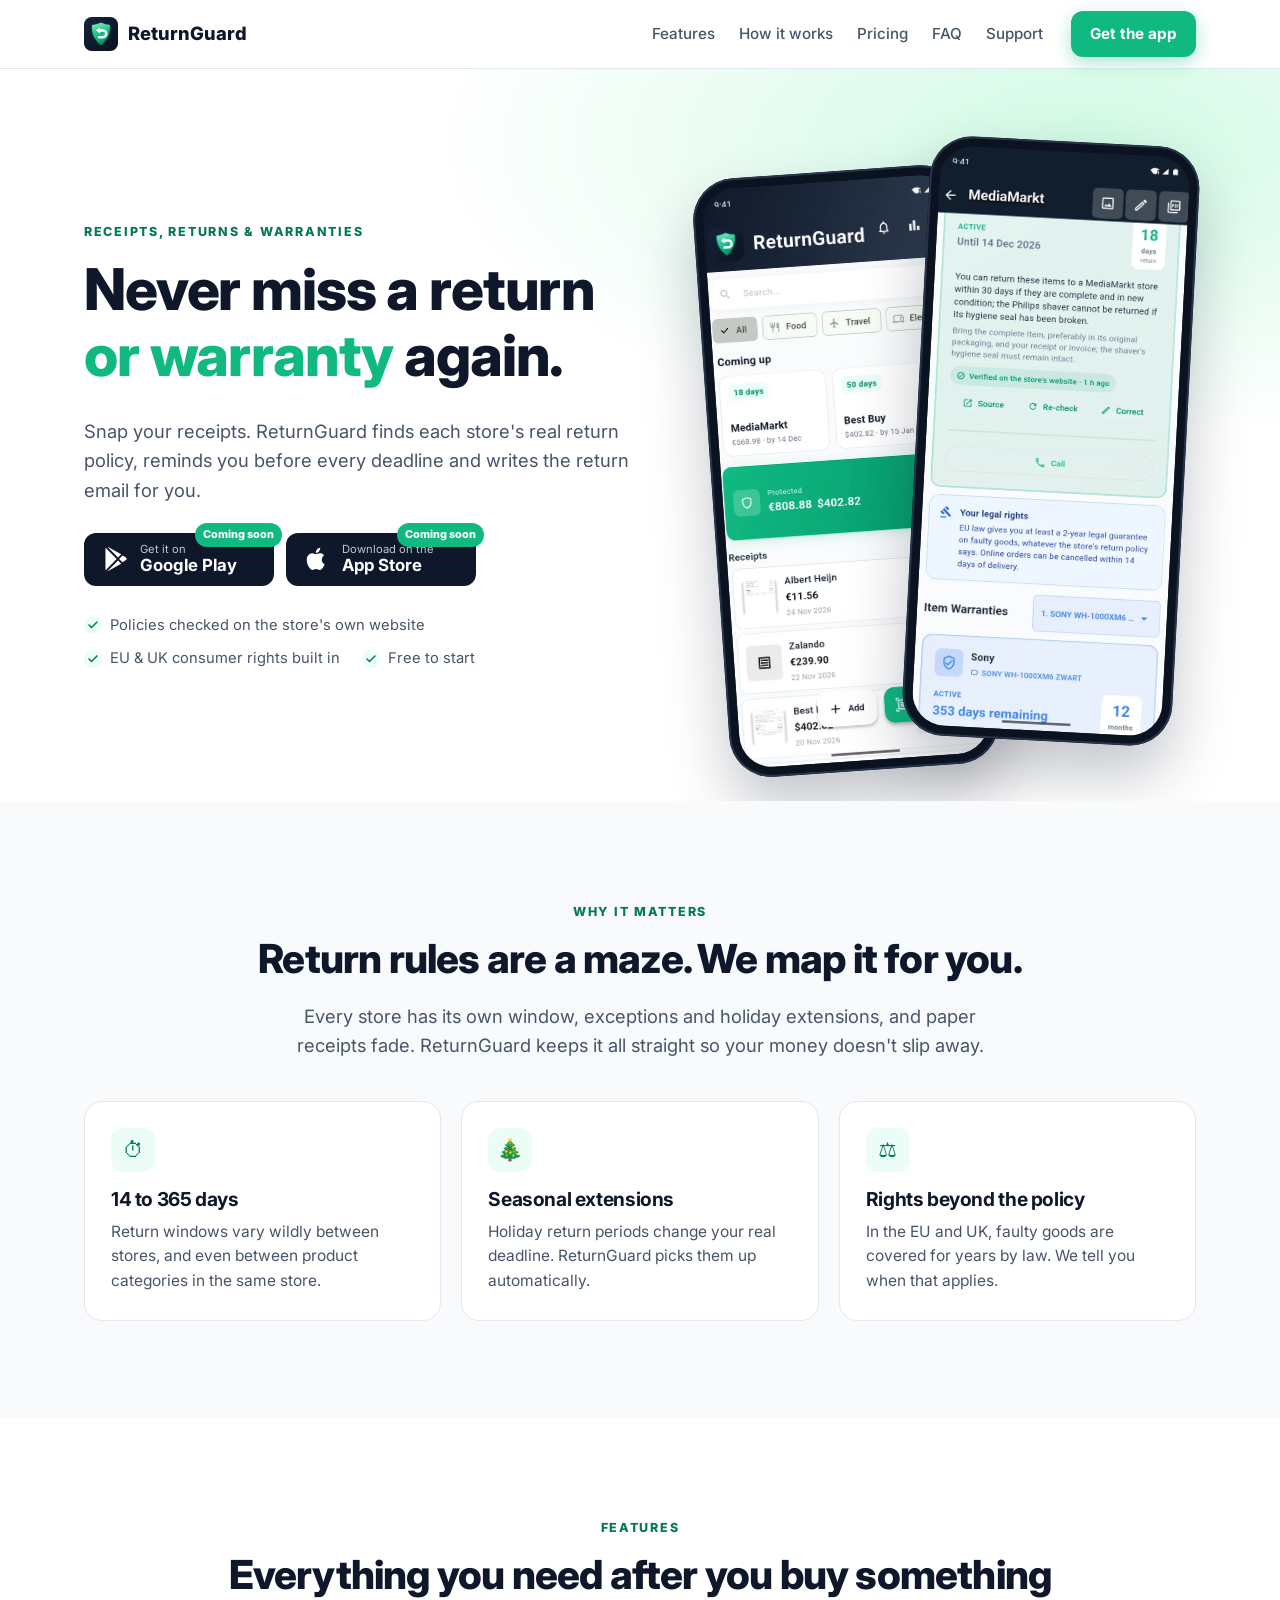
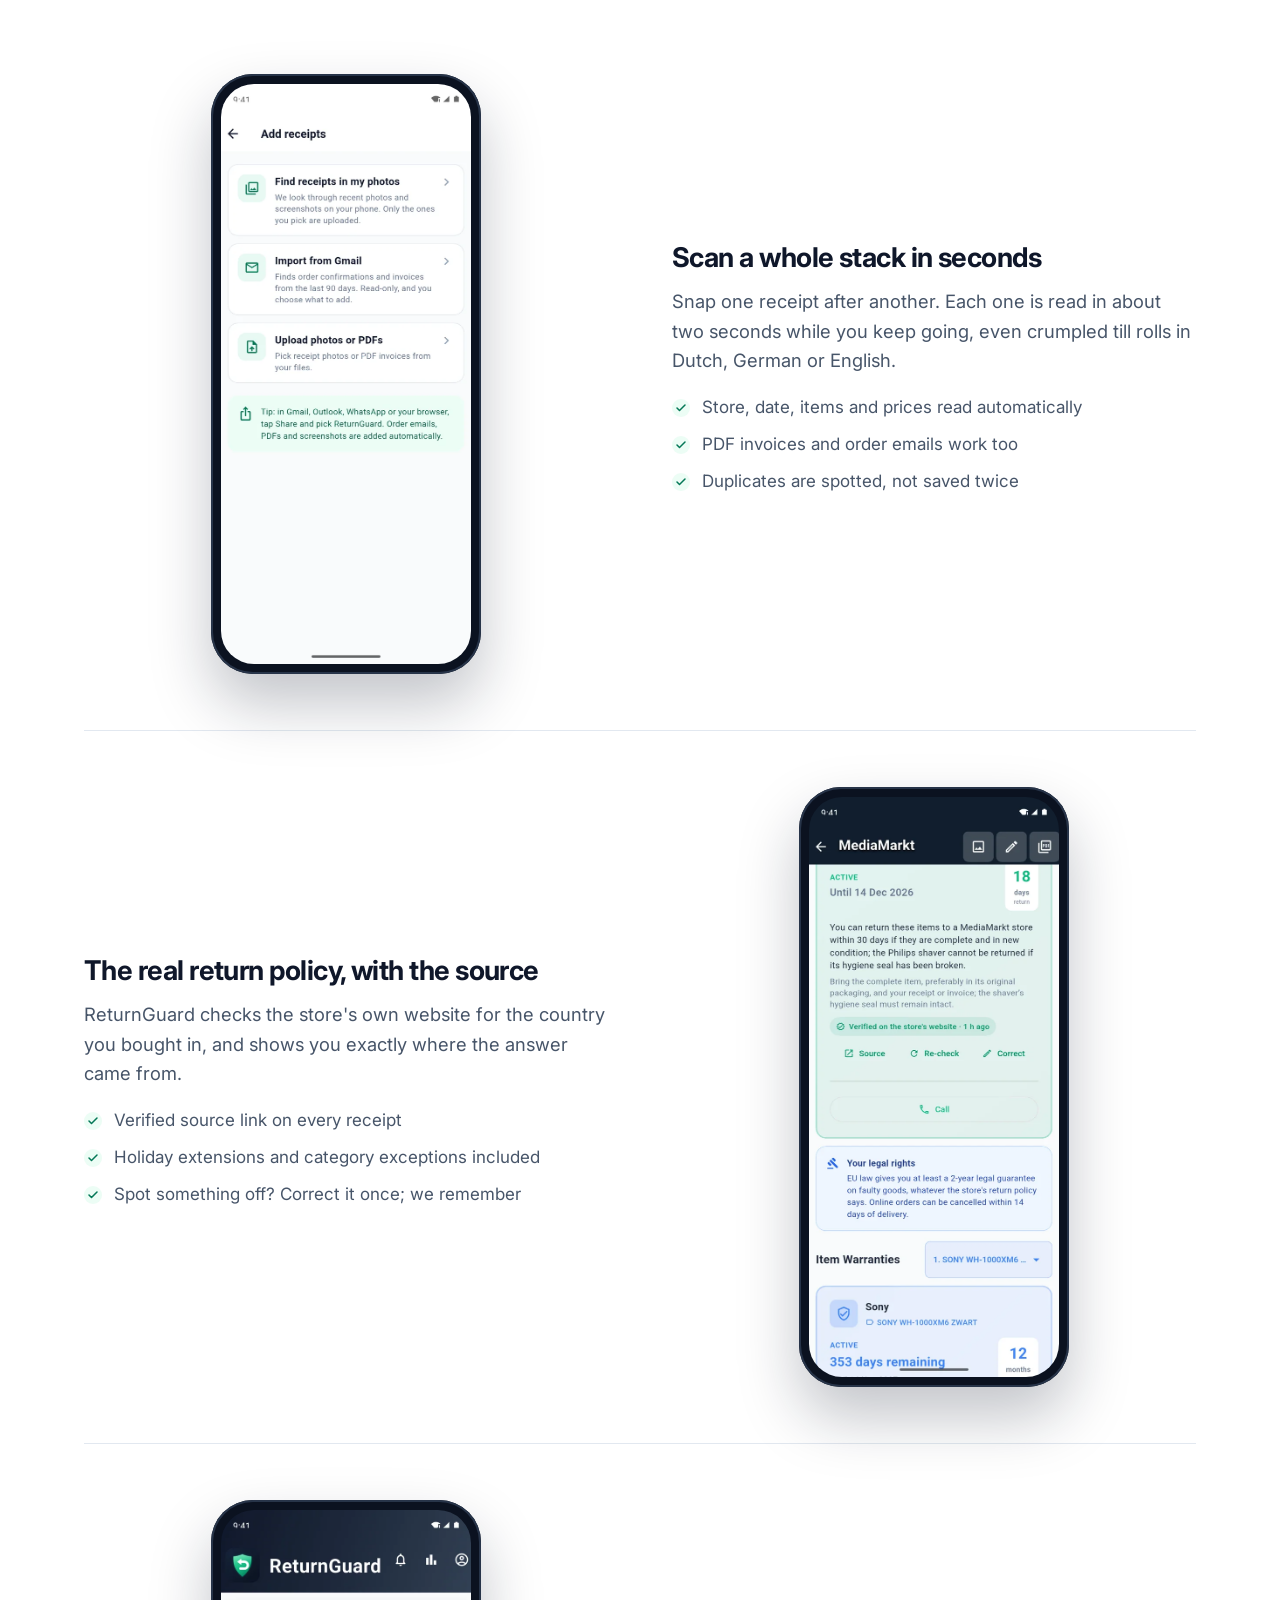
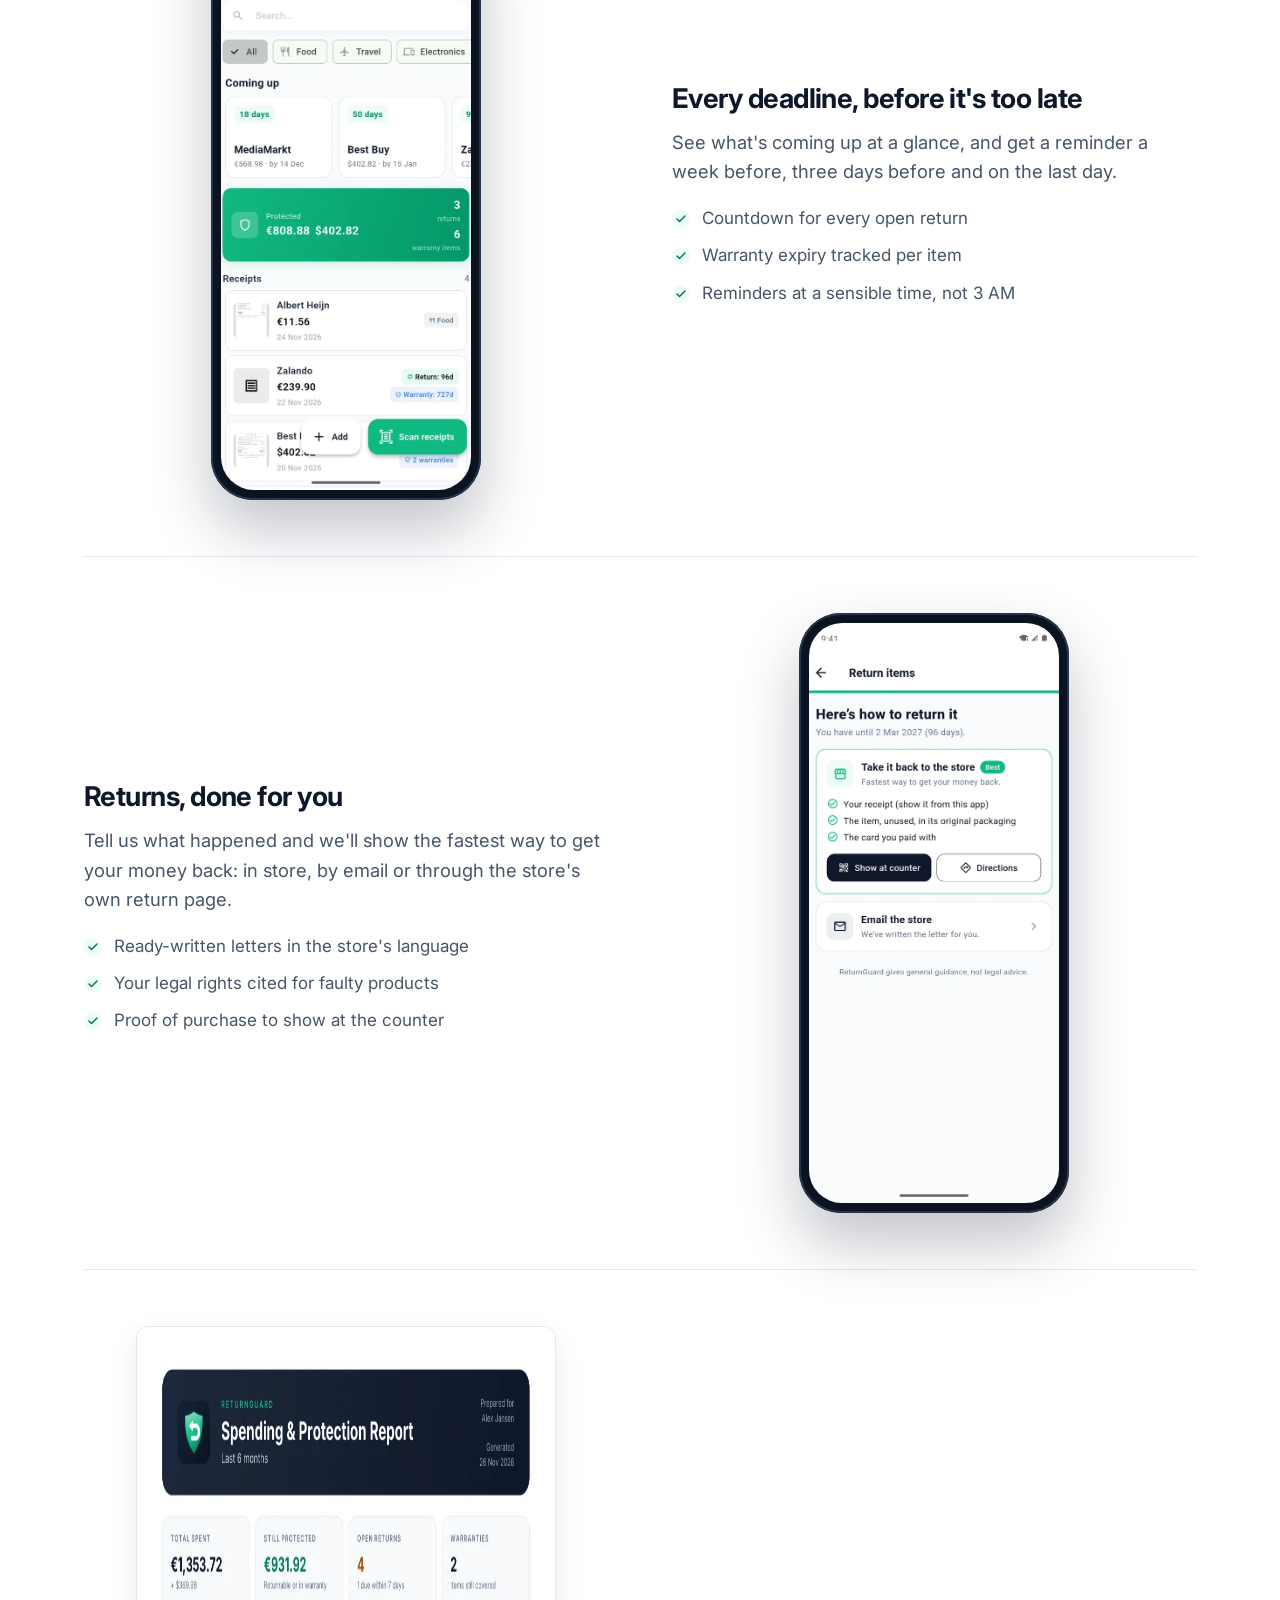
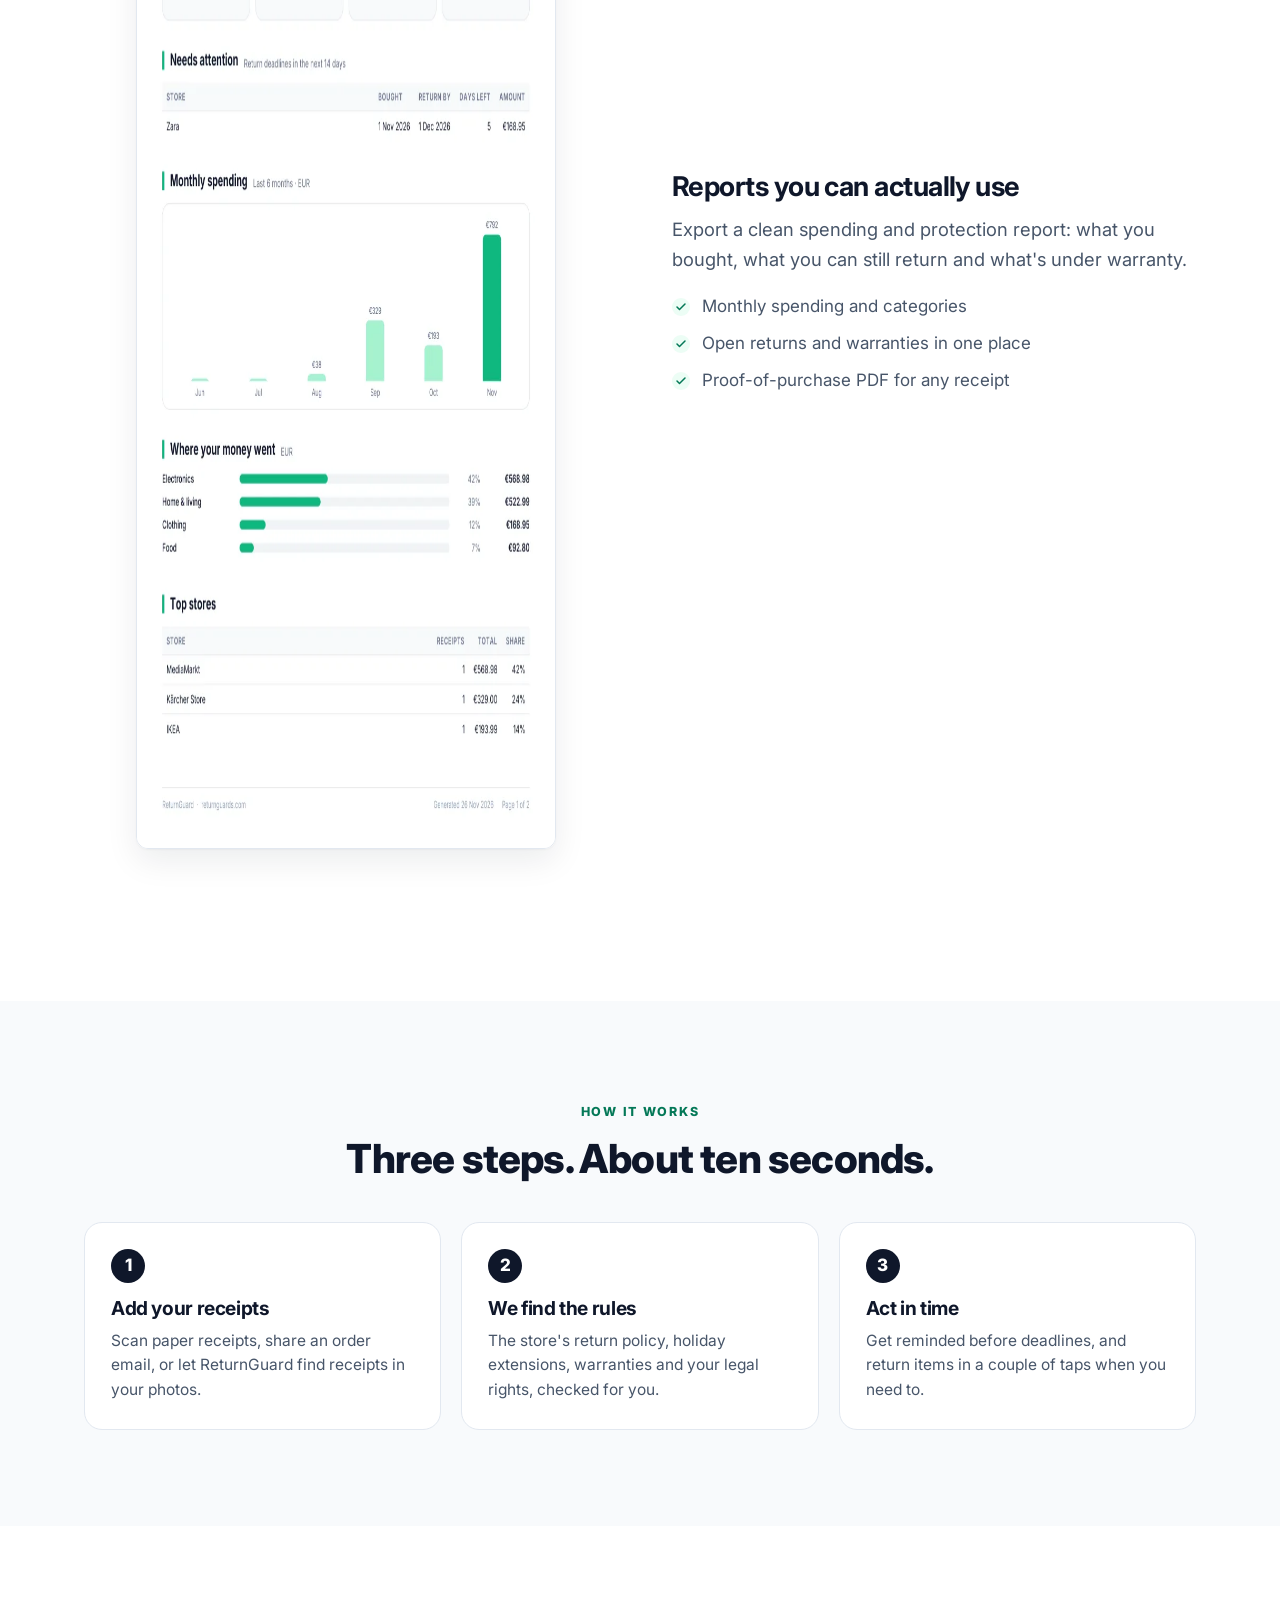
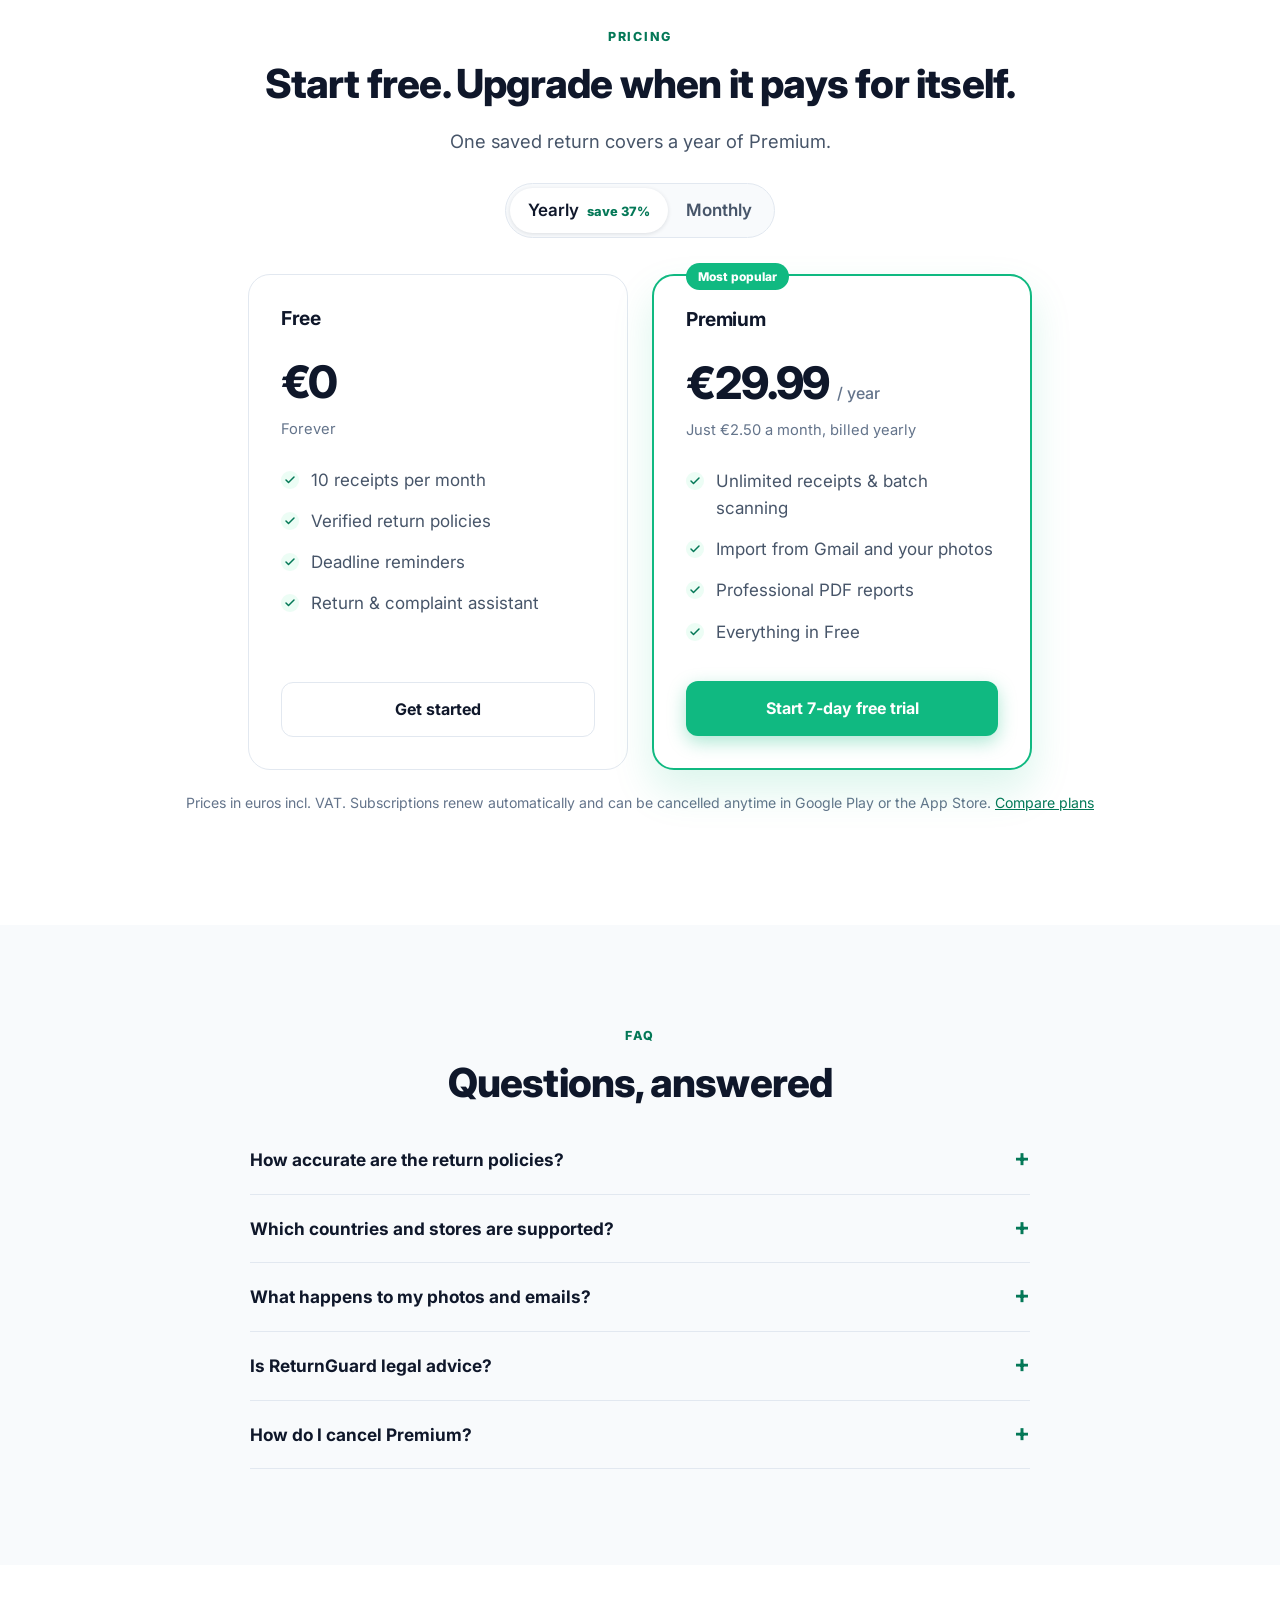
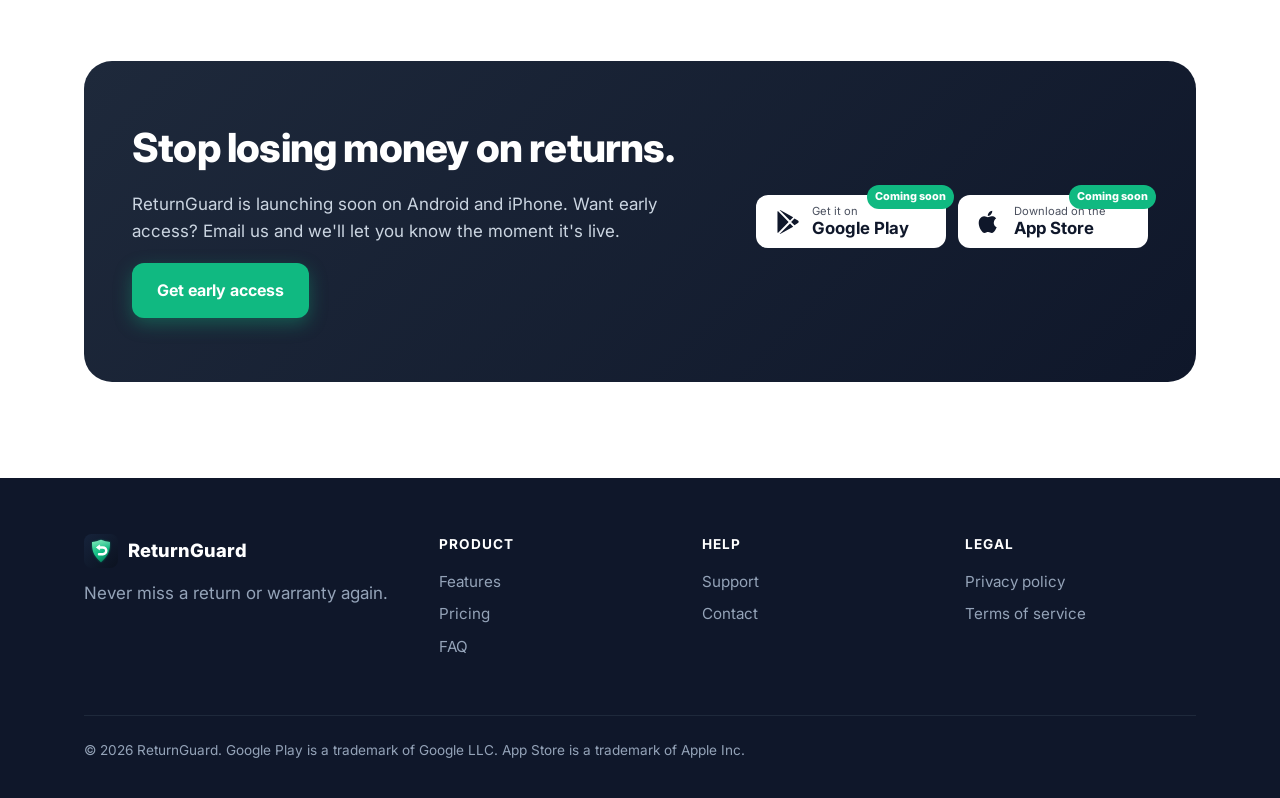
==== index.html @ e0ecc07c "Launch new returnguards.com website Co-Authored-By: Claude Opus 5.5 <noreply@anthropic.com>" ====
<!DOCTYPE html>
<html lang="en">
<head>
  <meta charset="UTF-8">
  <meta name="viewport" content="width=device-width, initial-scale=1">
  <title>ReturnGuard – Never miss a return or warranty again</title>
  <meta name="description" content="Snap your receipts. ReturnGuard finds each store's real return policy, counts down every deadline and writes the return email for you. Free to start.">
  <link rel="canonical" href="https://returnguards.com/">
  <meta property="og:type" content="website">
  <meta property="og:title" content="ReturnGuard – Never miss a return or warranty again">
  <meta property="og:description" content="Scan receipts, get the store's real return policy and a reminder before every deadline.">
  <meta property="og:image" content="https://returnguards.com/assets/og-image.png">
  <meta property="og:url" content="https://returnguards.com/">
  <meta name="twitter:card" content="summary_large_image">
  <meta name="theme-color" content="#0f172a">
  <link rel="icon" type="image/png" sizes="32x32" href="assets/favicon-32.png">
  <link rel="apple-touch-icon" href="assets/apple-touch-icon.png">
  <link rel="preconnect" href="https://fonts.googleapis.com">
  <link rel="preconnect" href="https://fonts.gstatic.com" crossorigin>
  <link href="https://fonts.googleapis.com/css2?family=Inter:wght@400;500;600;700;800&display=swap" rel="stylesheet">
  <link rel="stylesheet" href="styles.css">
  <script type="application/ld+json">
  {
    "@context": "https://schema.org",
    "@type": "SoftwareApplication",
    "name": "ReturnGuard",
    "operatingSystem": "Android, iOS",
    "applicationCategory": "FinanceApplication",
    "offers": [
      {"@type": "Offer", "price": "0", "priceCurrency": "EUR", "name": "Free"},
      {"@type": "Offer", "price": "29.99", "priceCurrency": "EUR", "name": "Premium yearly"}
    ]
  }
  </script>
</head>
<body>
  <nav class="nav">
    <div class="container">
      <a class="brand" href="index.html"><img src="assets/logo.svg" alt="">ReturnGuard</a>
      <button class="menu-toggle" aria-label="Menu" aria-expanded="false">&#9776;</button>
      <div class="nav-links">
        <a href="#features">Features</a>
        <a href="#how">How it works</a>
        <a href="pricing.html">Pricing</a>
        <a href="#faq">FAQ</a>
        <a href="support.html">Support</a>
      </div>
      <a class="btn btn-primary" href="#download">Get the app</a>
    </div>
  </nav>

  <header class="hero">
    <div class="container">
      <div>
        <span class="eyebrow">Receipts, returns &amp; warranties</span>
        <h1>Never miss a return <span>or warranty</span> again.</h1>
        <p class="lead">Snap your receipts. ReturnGuard finds each store's real return policy, reminds you before every deadline and writes the return email for you.</p>
        <div class="store-badges" id="hero-badges">
          <a class="store-badge soon" href="#download" aria-label="Google Play, coming soon">
            <svg viewBox="0 0 24 24" aria-hidden="true"><path fill="#fff" d="M3.6 1.8c-.3.3-.4.7-.4 1.2v18c0 .5.1.9.4 1.2l9.9-10.2L3.6 1.8Zm11.2 11.5 2.9 3-11.6 6.6c-.3.2-.6.2-.9.2l9.6-9.8Zm0-2.6L5.2.9c.3 0 .6 0 .9.2l11.6 6.6-2.9 3Zm4.1 4.2-3.1-3 3.1-3.1 3.2 1.8c.9.5.9 1.9 0 2.4l-3.2 1.9Z"/></svg>
            <span><small>Get it on</small><strong>Google Play</strong></span>
          </a>
          <a class="store-badge soon" href="#download" aria-label="App Store, coming soon">
            <svg viewBox="0 0 24 24" aria-hidden="true"><path fill="#fff" d="M16.4 12.6c0-2.6 2.1-3.8 2.2-3.9-1.2-1.8-3.1-2-3.7-2-1.6-.2-3.1.9-3.9.9-.8 0-2-.9-3.4-.9-1.7 0-3.3 1-4.2 2.6-1.8 3.1-.5 7.7 1.3 10.2.9 1.2 1.9 2.6 3.2 2.6 1.3-.1 1.8-.8 3.3-.8 1.6 0 2 .8 3.4.8 1.4 0 2.3-1.3 3.1-2.5 1-1.4 1.4-2.8 1.4-2.9 0 0-2.7-1-2.7-4.1ZM13.9 4.9c.7-.9 1.2-2.1 1.1-3.3-1 0-2.3.7-3 1.6-.7.8-1.2 2-1.1 3.2 1.1.1 2.3-.6 3-1.5Z"/></svg>
            <span><small>Download on the</small><strong>App Store</strong></span>
          </a>
        </div>
        <ul class="trust">
          <li>Policies checked on the store's own website</li>
          <li>EU &amp; UK consumer rights built in</li>
          <li>Free to start</li>
        </ul>
      </div>
      <div class="hero-phones" aria-hidden="true">
        <div class="phone"><img src="assets/screens/home.webp" alt="" width="600" height="1333"></div>
        <div class="phone"><img src="assets/screens/detail_policy.webp" alt="" width="600" height="1333"></div>
      </div>
    </div>
  </header>

  <section class="tint">
    <div class="container center">
      <span class="eyebrow">Why it matters</span>
      <h2>Return rules are a maze. We map it for you.</h2>
      <p class="lead">Every store has its own window, exceptions and holiday extensions, and paper receipts fade. ReturnGuard keeps it all straight so your money doesn't slip away.</p>
      <div class="grid-3" style="margin-top:40px;text-align:left">
        <div class="card"><div class="icon">⏱</div><h3>14 to 365 days</h3><p>Return windows vary wildly between stores, and even between product categories in the same store.</p></div>
        <div class="card"><div class="icon">🎄</div><h3>Seasonal extensions</h3><p>Holiday return periods change your real deadline. ReturnGuard picks them up automatically.</p></div>
        <div class="card"><div class="icon">⚖️</div><h3>Rights beyond the policy</h3><p>In the EU and UK, faulty goods are covered for years by law. We tell you when that applies.</p></div>
      </div>
    </div>
  </section>

  <section id="features">
    <div class="container">
      <div class="center">
        <span class="eyebrow">Features</span>
        <h2>Everything you need after you buy something</h2>
      </div>

      <div class="feature">
        <div>
          <h3 style="font-size:1.7rem">Scan a whole stack in seconds</h3>
          <p class="lead">Snap one receipt after another. Each one is read in about two seconds while you keep going, even crumpled till rolls in Dutch, German or English.</p>
          <ul>
            <li>Store, date, items and prices read automatically</li>
            <li>PDF invoices and order emails work too</li>
            <li>Duplicates are spotted, not saved twice</li>
          </ul>
        </div>
        <div class="feature-media"><div class="phone"><img src="assets/screens/add.webp" alt="Add receipts screen with camera, photo import and Gmail import" loading="lazy" width="600" height="1333"></div></div>
      </div>

      <div class="feature">
        <div>
          <h3 style="font-size:1.7rem">The real return policy, with the source</h3>
          <p class="lead">ReturnGuard checks the store's own website for the country you bought in, and shows you exactly where the answer came from.</p>
          <ul>
            <li>Verified source link on every receipt</li>
            <li>Holiday extensions and category exceptions included</li>
            <li>Spot something off? Correct it once; we remember</li>
          </ul>
        </div>
        <div class="feature-media"><div class="phone"><img src="assets/screens/detail_policy.webp" alt="Receipt showing a verified 30-day return policy" loading="lazy" width="600" height="1333"></div></div>
      </div>

      <div class="feature">
        <div>
          <h3 style="font-size:1.7rem">Every deadline, before it's too late</h3>
          <p class="lead">See what's coming up at a glance, and get a reminder a week before, three days before and on the last day.</p>
          <ul>
            <li>Countdown for every open return</li>
            <li>Warranty expiry tracked per item</li>
            <li>Reminders at a sensible time, not 3 AM</li>
          </ul>
        </div>
        <div class="feature-media"><div class="phone"><img src="assets/screens/home.webp" alt="Home screen with upcoming return deadlines" loading="lazy" width="600" height="1333"></div></div>
      </div>

      <div class="feature">
        <div>
          <h3 style="font-size:1.7rem">Returns, done for you</h3>
          <p class="lead">Tell us what happened and we'll show the fastest way to get your money back: in store, by email or through the store's own return page.</p>
          <ul>
            <li>Ready-written letters in the store's language</li>
            <li>Your legal rights cited for faulty products</li>
            <li>Proof of purchase to show at the counter</li>
          </ul>
        </div>
        <div class="feature-media"><div class="phone"><img src="assets/screens/return_plan.webp" alt="Return assistant showing the best way to return an item" loading="lazy" width="600" height="1333"></div></div>
      </div>

      <div class="feature">
        <div>
          <h3 style="font-size:1.7rem">Reports you can actually use</h3>
          <p class="lead">Export a clean spending and protection report: what you bought, what you can still return and what's under warranty.</p>
          <ul>
            <li>Monthly spending and categories</li>
            <li>Open returns and warranties in one place</li>
            <li>Proof-of-purchase PDF for any receipt</li>
          </ul>
        </div>
        <div class="feature-media"><img class="report-shot" src="assets/screens/report.webp" alt="Page from a ReturnGuard spending and protection report" loading="lazy" width="794" height="1123"></div>
      </div>
    </div>
  </section>

  <section id="how" class="tint">
    <div class="container center">
      <span class="eyebrow">How it works</span>
      <h2>Three steps. About ten seconds.</h2>
      <div class="grid-3" style="margin-top:40px;text-align:left">
        <div class="card"><div class="step-num">1</div><h3>Add your receipts</h3><p>Scan paper receipts, share an order email, or let ReturnGuard find receipts in your photos.</p></div>
        <div class="card"><div class="step-num">2</div><h3>We find the rules</h3><p>The store's return policy, holiday extensions, warranties and your legal rights, checked for you.</p></div>
        <div class="card"><div class="step-num">3</div><h3>Act in time</h3><p>Get reminded before deadlines, and return items in a couple of taps when you need to.</p></div>
      </div>
    </div>
  </section>

  <section id="pricing">
    <div class="container center">
      <span class="eyebrow">Pricing</span>
      <h2>Start free. Upgrade when it pays for itself.</h2>
      <p class="lead">One saved return covers a year of Premium.</p>
      <div class="billing-toggle" role="group" aria-label="Billing period">
        <button type="button" data-billing="yearly" aria-pressed="true">Yearly <span class="save">save 37%</span></button>
        <button type="button" data-billing="monthly" aria-pressed="false">Monthly</button>
      </div>
      <div class="plans">
        <div class="plan">
          <h3>Free</h3>
          <div class="price">€0</div>
          <div class="per">Forever</div>
          <ul>
            <li>10 receipts per month</li>
            <li>Verified return policies</li>
            <li>Deadline reminders</li>
            <li>Return &amp; complaint assistant</li>
          </ul>
          <a class="btn btn-ghost" href="#download">Get started</a>
        </div>
        <div class="plan featured">
          <h3>Premium</h3>
          <div class="price" data-price-yearly="€29.99" data-price-monthly="€3.99"><span class="amount">€29.99</span> <small data-period-yearly="/ year" data-period-monthly="/ month">/ year</small></div>
          <div class="per" data-per-yearly="Just €2.50 a month, billed yearly" data-per-monthly="Billed monthly, cancel anytime">Just €2.50 a month, billed yearly</div>
          <ul>
            <li>Unlimited receipts &amp; batch scanning</li>
            <li>Import from Gmail and your photos</li>
            <li>Professional PDF reports</li>
            <li>Everything in Free</li>
          </ul>
          <a class="btn btn-primary" href="#download">Start 7-day free trial</a>
        </div>
      </div>
      <p class="fineprint">Prices in euros incl. VAT. Subscriptions renew automatically and can be cancelled anytime in Google Play or the App Store. <a href="pricing.html">Compare plans</a></p>
    </div>
  </section>

  <section id="faq" class="tint">
    <div class="container">
      <div class="center"><span class="eyebrow">FAQ</span><h2>Questions, answered</h2></div>
      <div class="faq">
        <details><summary>How accurate are the return policies?</summary><p>ReturnGuard first uses any policy printed on your receipt, then checks the store's own website for the country you bought in, and shows the source link. If it can't verify a policy, it says so clearly instead of guessing. You can always correct a policy, and we'll remember it for that store.</p></details>
        <details><summary>Which countries and stores are supported?</summary><p>Any store with a receipt. Policies are looked up per country, and the built-in legal rights cover the EU, the UK and Australia. Receipts in English, Dutch, German, French, Spanish and many other languages are read automatically.</p></details>
        <details><summary>What happens to my photos and emails?</summary><p>Receipt photos you scan are sent securely to be read and are stored in your account. When you use "Find receipts in my photos", the search happens on your phone, and only the photos you choose are uploaded. Gmail import is read-only, only looks for purchase emails, and only reads the ones you select. See our <a href="privacy-policy.html">privacy policy</a>.</p></details>
        <details><summary>Is ReturnGuard legal advice?</summary><p>No. ReturnGuard gives practical guidance based on store policies and consumer law, but it isn't a lawyer. Always check important deadlines with the store.</p></details>
        <details><summary>How do I cancel Premium?</summary><p>Cancel anytime in Google Play or App Store subscriptions. You keep Premium until the end of the period you paid for.</p></details>
      </div>
    </div>
  </section>

  <section id="download">
    <div class="container">
      <div class="cta-band">
        <div>
          <h2>Stop losing money on returns.</h2>
          <p>ReturnGuard is launching soon on Android and iPhone. Want early access? Email us and we'll let you know the moment it's live.</p>
          <a class="btn btn-primary" href="mailto:o.snijders.os@gmail.com?subject=ReturnGuard%20early%20access">Get early access</a>
        </div>
        <div class="store-badges" style="justify-content:flex-end">
          <span class="store-badge soon"><svg viewBox="0 0 24 24" aria-hidden="true"><path d="M3.6 1.8c-.3.3-.4.7-.4 1.2v18c0 .5.1.9.4 1.2l9.9-10.2L3.6 1.8Zm11.2 11.5 2.9 3-11.6 6.6c-.3.2-.6.2-.9.2l9.6-9.8Zm0-2.6L5.2.9c.3 0 .6 0 .9.2l11.6 6.6-2.9 3Zm4.1 4.2-3.1-3 3.1-3.1 3.2 1.8c.9.5.9 1.9 0 2.4l-3.2 1.9Z"/></svg><span><small>Get it on</small><strong>Google Play</strong></span></span>
          <span class="store-badge soon"><svg viewBox="0 0 24 24" aria-hidden="true"><path d="M16.4 12.6c0-2.6 2.1-3.8 2.2-3.9-1.2-1.8-3.1-2-3.7-2-1.6-.2-3.1.9-3.9.9-.8 0-2-.9-3.4-.9-1.7 0-3.3 1-4.2 2.6-1.8 3.1-.5 7.7 1.3 10.2.9 1.2 1.9 2.6 3.2 2.6 1.3-.1 1.8-.8 3.3-.8 1.6 0 2 .8 3.4.8 1.4 0 2.3-1.3 3.1-2.5 1-1.4 1.4-2.8 1.4-2.9 0 0-2.7-1-2.7-4.1ZM13.9 4.9c.7-.9 1.2-2.1 1.1-3.3-1 0-2.3.7-3 1.6-.7.8-1.2 2-1.1 3.2 1.1.1 2.3-.6 3-1.5Z"/></svg><span><small>Download on the</small><strong>App Store</strong></span></span>
        </div>
      </div>
    </div>
  </section>

  <footer>
    <div class="container">
      <div>
        <a class="brand" href="index.html"><img src="assets/logo.svg" alt="">ReturnGuard</a>
        <p>Never miss a return or warranty again.</p>
      </div>
      <div><h4>Product</h4><a href="#features">Features</a><a href="pricing.html">Pricing</a><a href="#faq">FAQ</a></div>
      <div><h4>Help</h4><a href="support.html">Support</a><a href="mailto:o.snijders.os@gmail.com">Contact</a></div>
      <div><h4>Legal</h4><a href="privacy-policy.html">Privacy policy</a><a href="terms-of-service.html">Terms of service</a></div>
      <div class="legal">© 2026 ReturnGuard. Google Play is a trademark of Google LLC. App Store is a trademark of Apple Inc.</div>
    </div>
  </footer>
  <script src="site.js" defer></script>
</body>
</html>
---- styles.css ----
/* ReturnGuard website — shared styles */
:root {
  --navy: #0f172a;
  --navy-2: #1e293b;
  --ink: #0f172a;
  --slate: #475569;
  --muted: #64748b;
  --line: #e2e8f0;
  --panel: #f8fafc;
  --green: #10b981;
  --green-dark: #047857;
  --green-tint: #ecfdf5;
  --amber: #b45309;
  --radius: 18px;
  --shadow: 0 1px 2px rgba(15, 23, 42, .04), 0 12px 32px rgba(15, 23, 42, .08);
  --max: 1160px;
}

* { box-sizing: border-box; }
html { scroll-behavior: smooth; }
body {
  margin: 0;
  font-family: 'Inter', system-ui, -apple-system, 'Segoe UI', Roboto, sans-serif;
  color: var(--ink);
  background: #fff;
  font-size: 17px;
  line-height: 1.6;
  -webkit-font-smoothing: antialiased;
}
img { max-width: 100%; display: block; }
a { color: var(--green-dark); }
h1, h2, h3 { line-height: 1.15; letter-spacing: -0.02em; margin: 0 0 .5em; }
h1 { font-size: clamp(2.3rem, 5vw, 3.6rem); font-weight: 800; }
h2 { font-size: clamp(1.8rem, 3.4vw, 2.5rem); font-weight: 800; }
h3 { font-size: 1.2rem; font-weight: 700; }
p { margin: 0 0 1em; }
.container { max-width: var(--max); margin: 0 auto; padding: 0 24px; }
.eyebrow {
  display: inline-block;
  font-size: .78rem; font-weight: 800; letter-spacing: .14em; text-transform: uppercase;
  color: var(--green-dark); margin-bottom: 14px;
}
.lead { font-size: 1.15rem; color: var(--slate); max-width: 40em; }
.center { text-align: center; }
.center .lead { margin-left: auto; margin-right: auto; }
section { padding: 96px 0; }
.tint { background: var(--panel); }

/* Nav */
.nav {
  position: sticky; top: 0; z-index: 50;
  background: rgba(255, 255, 255, .86);
  backdrop-filter: saturate(180%) blur(14px);
  border-bottom: 1px solid var(--line);
}
.nav .container { display: flex; align-items: center; gap: 28px; height: 68px; }
.brand { display: flex; align-items: center; gap: 10px; font-weight: 800; font-size: 1.15rem; color: var(--ink); text-decoration: none; }
.brand img { width: 34px; height: 34px; }
.nav-links { display: flex; gap: 24px; margin-left: auto; }
.nav-links a { color: var(--slate); text-decoration: none; font-weight: 500; font-size: .95rem; }
.nav-links a:hover, .nav-links a[aria-current] { color: var(--ink); }
.nav .btn { padding: 10px 18px; font-size: .95rem; }
.menu-toggle { display: none; margin-left: auto; background: none; border: 0; font-size: 1.6rem; cursor: pointer; color: var(--ink); }

/* Buttons */
.btn {
  display: inline-flex; align-items: center; justify-content: center; gap: 8px;
  padding: 14px 24px; border-radius: 12px; font-weight: 700; font-size: 1rem;
  text-decoration: none; border: 1px solid transparent; cursor: pointer; transition: transform .15s, box-shadow .15s, background .15s;
}
.btn-primary { background: var(--green); color: #fff; box-shadow: 0 6px 18px rgba(16, 185, 129, .35); }
.btn-primary:hover { transform: translateY(-1px); background: #0ea371; }
.btn-dark { background: var(--navy); color: #fff; }
.btn-ghost { background: #fff; color: var(--ink); border-color: var(--line); }
.btn-ghost:hover { border-color: #cbd5e1; }

/* Store badge */
.store-badges { display: flex; gap: 12px; flex-wrap: wrap; }
.store-badge {
  display: inline-flex; align-items: center; gap: 12px; padding: 10px 18px;
  background: var(--navy); color: #fff; border-radius: 12px; text-decoration: none; min-width: 190px;
}
.store-badge svg { width: 26px; height: 26px; flex: none; }
.store-badge small { display: block; font-size: .7rem; opacity: .75; line-height: 1.1; }
.store-badge strong { display: block; font-size: 1.05rem; line-height: 1.2; }
.store-badge.soon { position: relative; }
.store-badge.soon::after {
  content: 'Coming soon'; position: absolute; top: -10px; right: -8px;
  background: var(--green); color: #fff; font-size: .68rem; font-weight: 800; padding: 3px 8px; border-radius: 20px;
}

/* Hero */
.hero { padding: 72px 0 40px; overflow: hidden; background: radial-gradient(1100px 500px at 85% 10%, #d1fae5 0%, rgba(209, 250, 229, 0) 60%), #fff; }
.hero .container { display: grid; grid-template-columns: 1.05fr .95fr; gap: 48px; align-items: center; }
.hero h1 span { color: var(--green); }
.hero .lead { margin-bottom: 28px; }
.trust { display: flex; flex-wrap: wrap; gap: 10px 22px; margin-top: 28px; padding: 0; list-style: none; color: var(--slate); font-size: .92rem; }
.trust li { display: flex; align-items: center; gap: 8px; }
.trust li::before { content: ''; width: 18px; height: 18px; border-radius: 50%; background: var(--green-tint) url("data:image/svg+xml,%3Csvg xmlns='http://www.w3.org/2000/svg' viewBox='0 0 24 24' fill='none' stroke='%23047857' stroke-width='3' stroke-linecap='round' stroke-linejoin='round'%3E%3Cpath d='M20 6 9 17l-5-5'/%3E%3C/svg%3E") center/12px no-repeat; }
.hero-phones { position: relative; height: 620px; }
.hero-phones .phone { position: absolute; }
.hero-phones .phone:nth-child(1) { left: 4%; top: 30px; transform: rotate(-4deg); }
.hero-phones .phone:nth-child(2) { right: 2%; top: 0; transform: rotate(3deg); z-index: 2; }

/* Phone frame */
.phone {
  width: 270px; aspect-ratio: 1080 / 2400; padding: 10px; border-radius: 42px;
  background: #0b1220; box-shadow: 0 30px 60px rgba(15, 23, 42, .25), inset 0 0 0 2px #273449;
}
.phone img { width: 100%; height: 100%; object-fit: cover; object-position: top; border-radius: 33px; }
.phone.sm { width: 240px; }

/* Feature rows */
.feature { display: grid; grid-template-columns: 1fr 1fr; gap: 64px; align-items: center; padding: 56px 0; }
.feature + .feature { border-top: 1px solid var(--line); }
.feature:nth-child(even) .feature-media { order: -1; }
.feature-media { display: flex; justify-content: center; }
.feature ul { padding-left: 0; list-style: none; margin: 18px 0 0; }
.feature li { padding-left: 30px; position: relative; margin-bottom: 10px; color: var(--slate); }
.feature li::before { content: ''; position: absolute; left: 0; top: 5px; width: 18px; height: 18px; border-radius: 50%; background: var(--green-tint) url("data:image/svg+xml,%3Csvg xmlns='http://www.w3.org/2000/svg' viewBox='0 0 24 24' fill='none' stroke='%23047857' stroke-width='3' stroke-linecap='round' stroke-linejoin='round'%3E%3Cpath d='M20 6 9 17l-5-5'/%3E%3C/svg%3E") center/12px no-repeat; }
.report-shot { width: 420px; border-radius: 12px; box-shadow: var(--shadow); border: 1px solid var(--line); }

/* Cards */
.grid-3 { display: grid; grid-template-columns: repeat(3, 1fr); gap: 20px; }
.card { background: #fff; border: 1px solid var(--line); border-radius: var(--radius); padding: 26px; }
.card .icon { width: 44px; height: 44px; border-radius: 12px; background: var(--green-tint); display: grid; place-items: center; margin-bottom: 16px; color: var(--green-dark); font-size: 1.3rem; }
.card p { color: var(--slate); margin: 0; font-size: .97rem; }
.step-num { width: 34px; height: 34px; border-radius: 50%; background: var(--navy); color: #fff; font-weight: 800; display: grid; place-items: center; margin-bottom: 14px; }

/* Pricing */
.billing-toggle { display: inline-flex; background: var(--panel); border: 1px solid var(--line); border-radius: 999px; padding: 4px; margin: 8px 0 36px; }
.billing-toggle button { border: 0; background: none; padding: 9px 18px; border-radius: 999px; font: inherit; font-weight: 600; color: var(--slate); cursor: pointer; }
.billing-toggle button[aria-pressed='true'] { background: #fff; color: var(--ink); box-shadow: 0 1px 4px rgba(15, 23, 42, .12); }
.billing-toggle .save { color: var(--green-dark); font-size: .8rem; font-weight: 800; margin-left: 4px; }
.plans { display: grid; grid-template-columns: repeat(2, minmax(0, 380px)); gap: 24px; justify-content: center; text-align: left; }
.plan { border: 1px solid var(--line); border-radius: 22px; padding: 32px; background: #fff; display: flex; flex-direction: column; }
.plan.featured { border: 2px solid var(--green); box-shadow: 0 20px 40px rgba(16, 185, 129, .15); position: relative; }
.plan.featured::before { content: 'Most popular'; position: absolute; top: -13px; left: 32px; background: var(--green); color: #fff; font-size: .75rem; font-weight: 800; padding: 4px 12px; border-radius: 20px; }
.plan .price { font-size: 2.8rem; font-weight: 800; letter-spacing: -0.03em; margin: 8px 0 0; }
.plan .price small { font-size: 1rem; color: var(--muted); font-weight: 500; letter-spacing: 0; }
.plan .per { color: var(--muted); font-size: .92rem; min-height: 1.5em; margin-bottom: 18px; }
.plan ul { list-style: none; padding: 0; margin: 0 0 28px; flex: 1; }
.plan li { padding: 7px 0 7px 30px; position: relative; color: var(--slate); }
.plan li::before { content: ''; position: absolute; left: 0; top: 11px; width: 18px; height: 18px; border-radius: 50%; background: var(--green-tint) url("data:image/svg+xml,%3Csvg xmlns='http://www.w3.org/2000/svg' viewBox='0 0 24 24' fill='none' stroke='%23047857' stroke-width='3' stroke-linecap='round' stroke-linejoin='round'%3E%3Cpath d='M20 6 9 17l-5-5'/%3E%3C/svg%3E") center/12px no-repeat; }
.plan .btn { width: 100%; }
.fineprint { color: var(--muted); font-size: .88rem; margin-top: 22px; }
table.compare { width: 100%; border-collapse: collapse; margin-top: 24px; font-size: .97rem; }
table.compare th, table.compare td { padding: 14px 12px; border-bottom: 1px solid var(--line); text-align: left; }
table.compare th:not(:first-child), table.compare td:not(:first-child) { text-align: center; width: 140px; }
table.compare thead th { font-size: .8rem; text-transform: uppercase; letter-spacing: .08em; color: var(--muted); }
.yes { color: var(--green-dark); font-weight: 800; }
.no { color: #cbd5e1; }

/* FAQ */
.faq { max-width: 780px; margin: 0 auto; }
.faq details { border-bottom: 1px solid var(--line); padding: 20px 0; }
.faq summary { cursor: pointer; font-weight: 700; font-size: 1.08rem; list-style: none; display: flex; justify-content: space-between; gap: 16px; }
.faq summary::-webkit-details-marker { display: none; }
.faq summary::after { content: '+'; font-size: 1.5rem; line-height: 1; color: var(--green-dark); transition: transform .2s; }
.faq details[open] summary::after { transform: rotate(45deg); }
.faq details p { color: var(--slate); margin: 12px 0 0; }

/* CTA band */
.cta-band { background: linear-gradient(135deg, var(--navy-2), var(--navy)); color: #fff; border-radius: 28px; padding: 64px 48px; display: grid; grid-template-columns: 1.4fr 1fr; gap: 32px; align-items: center; }
.cta-band p { color: #cbd5e1; }
.cta-band .store-badge { background: #fff; color: var(--ink); }
.cta-band .store-badge svg path { fill: var(--ink); }

/* Docs (legal / support) */
.doc { max-width: 780px; margin: 0 auto; padding: 64px 24px 96px; }
.doc h1 { font-size: 2.4rem; }
.doc h2 { font-size: 1.4rem; margin-top: 2.2em; }
.doc h3 { font-size: 1.05rem; margin-top: 1.6em; }
.doc p, .doc li { color: var(--slate); }
.doc .updated { color: var(--muted); font-size: .92rem; }
.summary-box { background: var(--green-tint); border-radius: 16px; padding: 20px 24px; margin: 24px 0; color: #065f46; }
.summary-box ul { margin: 8px 0 0; padding-left: 20px; }
.summary-box li { color: #065f46; }
.doc table { width: 100%; border-collapse: collapse; font-size: .95rem; margin: 12px 0; }
.doc th, .doc td { border-bottom: 1px solid var(--line); padding: 10px 8px; text-align: left; vertical-align: top; }
.doc th { color: var(--ink); font-weight: 700; }

/* Footer */
footer { background: var(--navy); color: #94a3b8; padding: 56px 0 36px; margin-top: 0; }
footer .container { display: grid; grid-template-columns: 1.4fr repeat(3, 1fr); gap: 32px; }
footer .brand { color: #fff; margin-bottom: 12px; }
footer h4 { color: #fff; font-size: .85rem; letter-spacing: .08em; text-transform: uppercase; margin: 0 0 14px; }
footer a { color: #94a3b8; text-decoration: none; display: block; margin-bottom: 8px; font-size: .95rem; }
footer a:hover { color: #fff; }
footer .legal { grid-column: 1 / -1; border-top: 1px solid #1e293b; padding-top: 24px; margin-top: 16px; font-size: .85rem; }

/* Responsive */
@media (max-width: 960px) {
  section { padding: 72px 0; }
  .hero .container, .feature, .cta-band { grid-template-columns: 1fr; }
  .feature:nth-child(even) .feature-media { order: 0; }
  .hero-phones { height: 520px; max-width: 460px; margin: 0 auto; width: 100%; }
  .hero-phones .phone { width: 220px; }
  .grid-3 { grid-template-columns: 1fr; }
  .plans { grid-template-columns: 1fr; }
  footer .container { grid-template-columns: 1fr 1fr; }
  .nav-links { display: none; position: absolute; top: 68px; left: 0; right: 0; background: #fff; flex-direction: column; padding: 16px 24px; border-bottom: 1px solid var(--line); gap: 14px; }
  .nav-links.open { display: flex; }
  .menu-toggle { display: block; }
  .nav .btn { display: none; }
  .cta-band { padding: 44px 28px; }
}
@media (max-width: 520px) {
  body { font-size: 16px; }
  .hero-phones { height: 440px; }
  .hero-phones .phone { width: 180px; }
  .report-shot { width: 100%; }
  table.compare th:not(:first-child), table.compare td:not(:first-child) { width: 70px; }
}
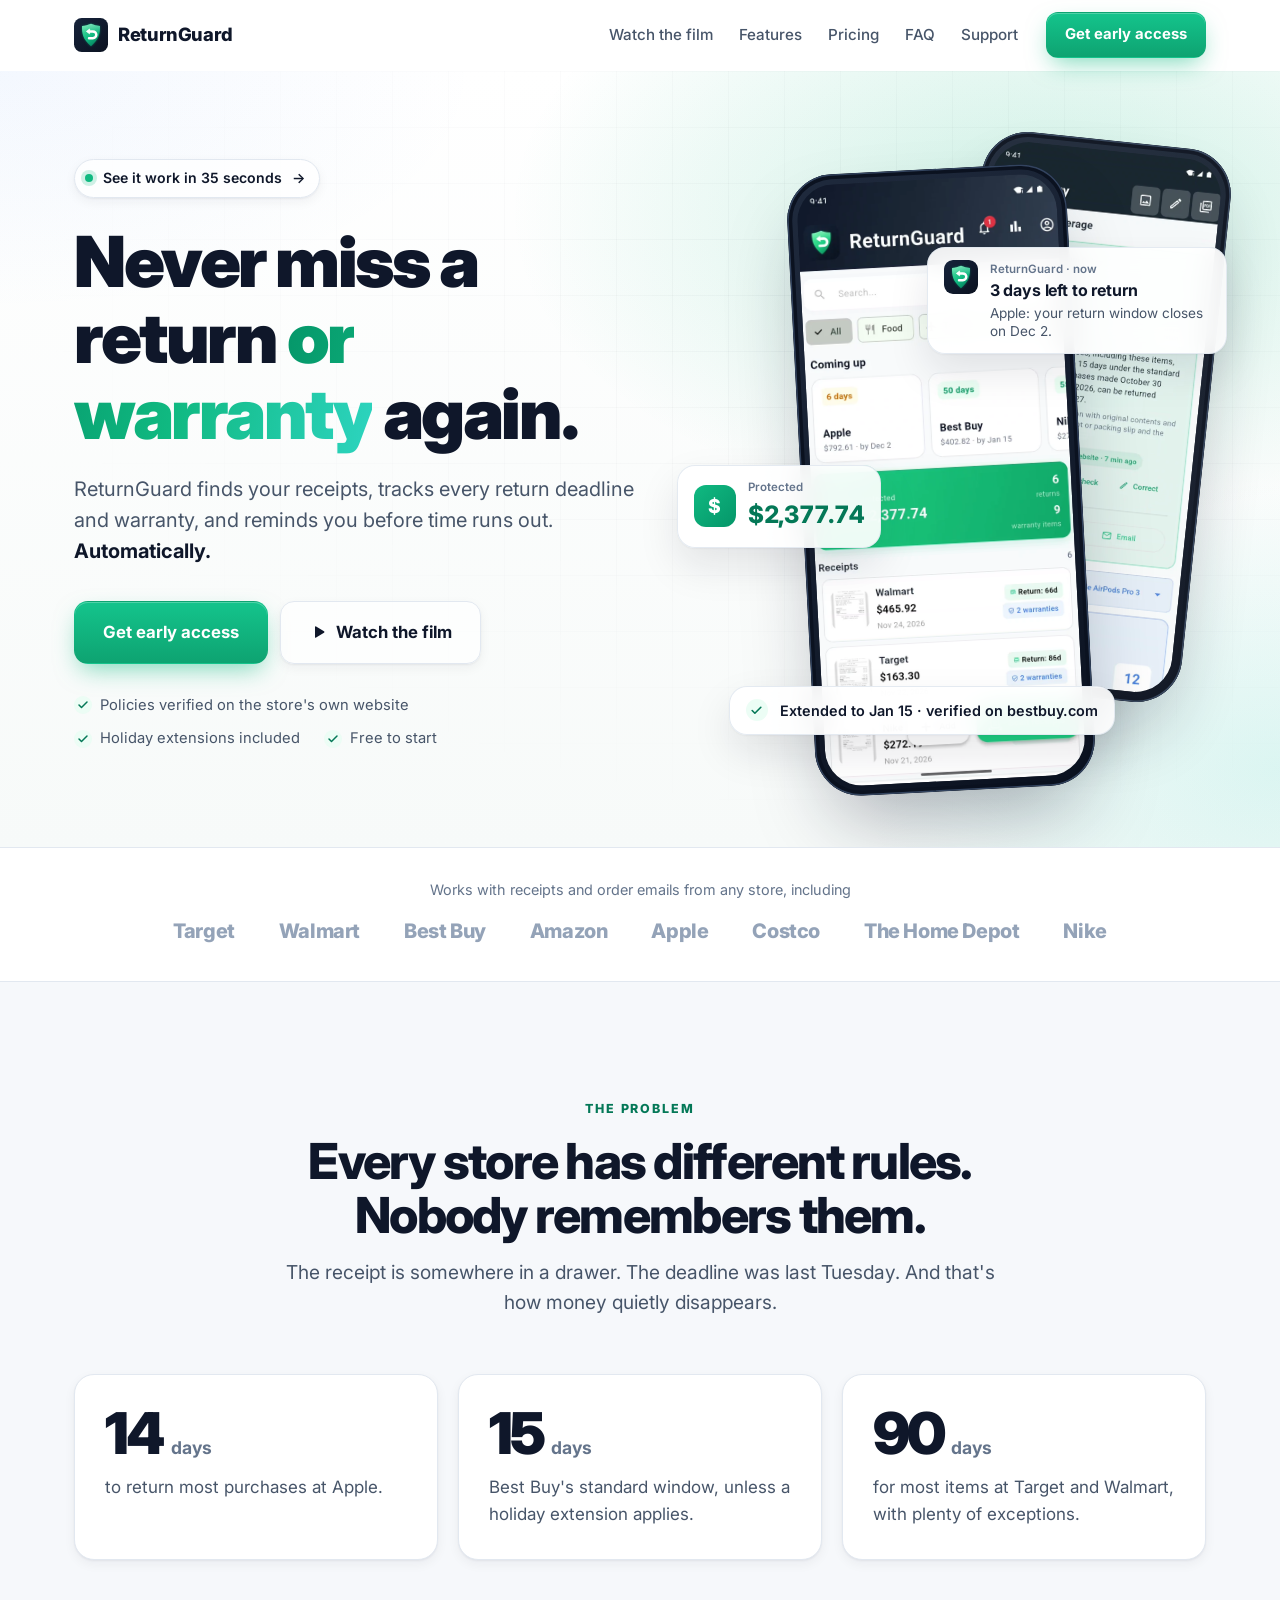
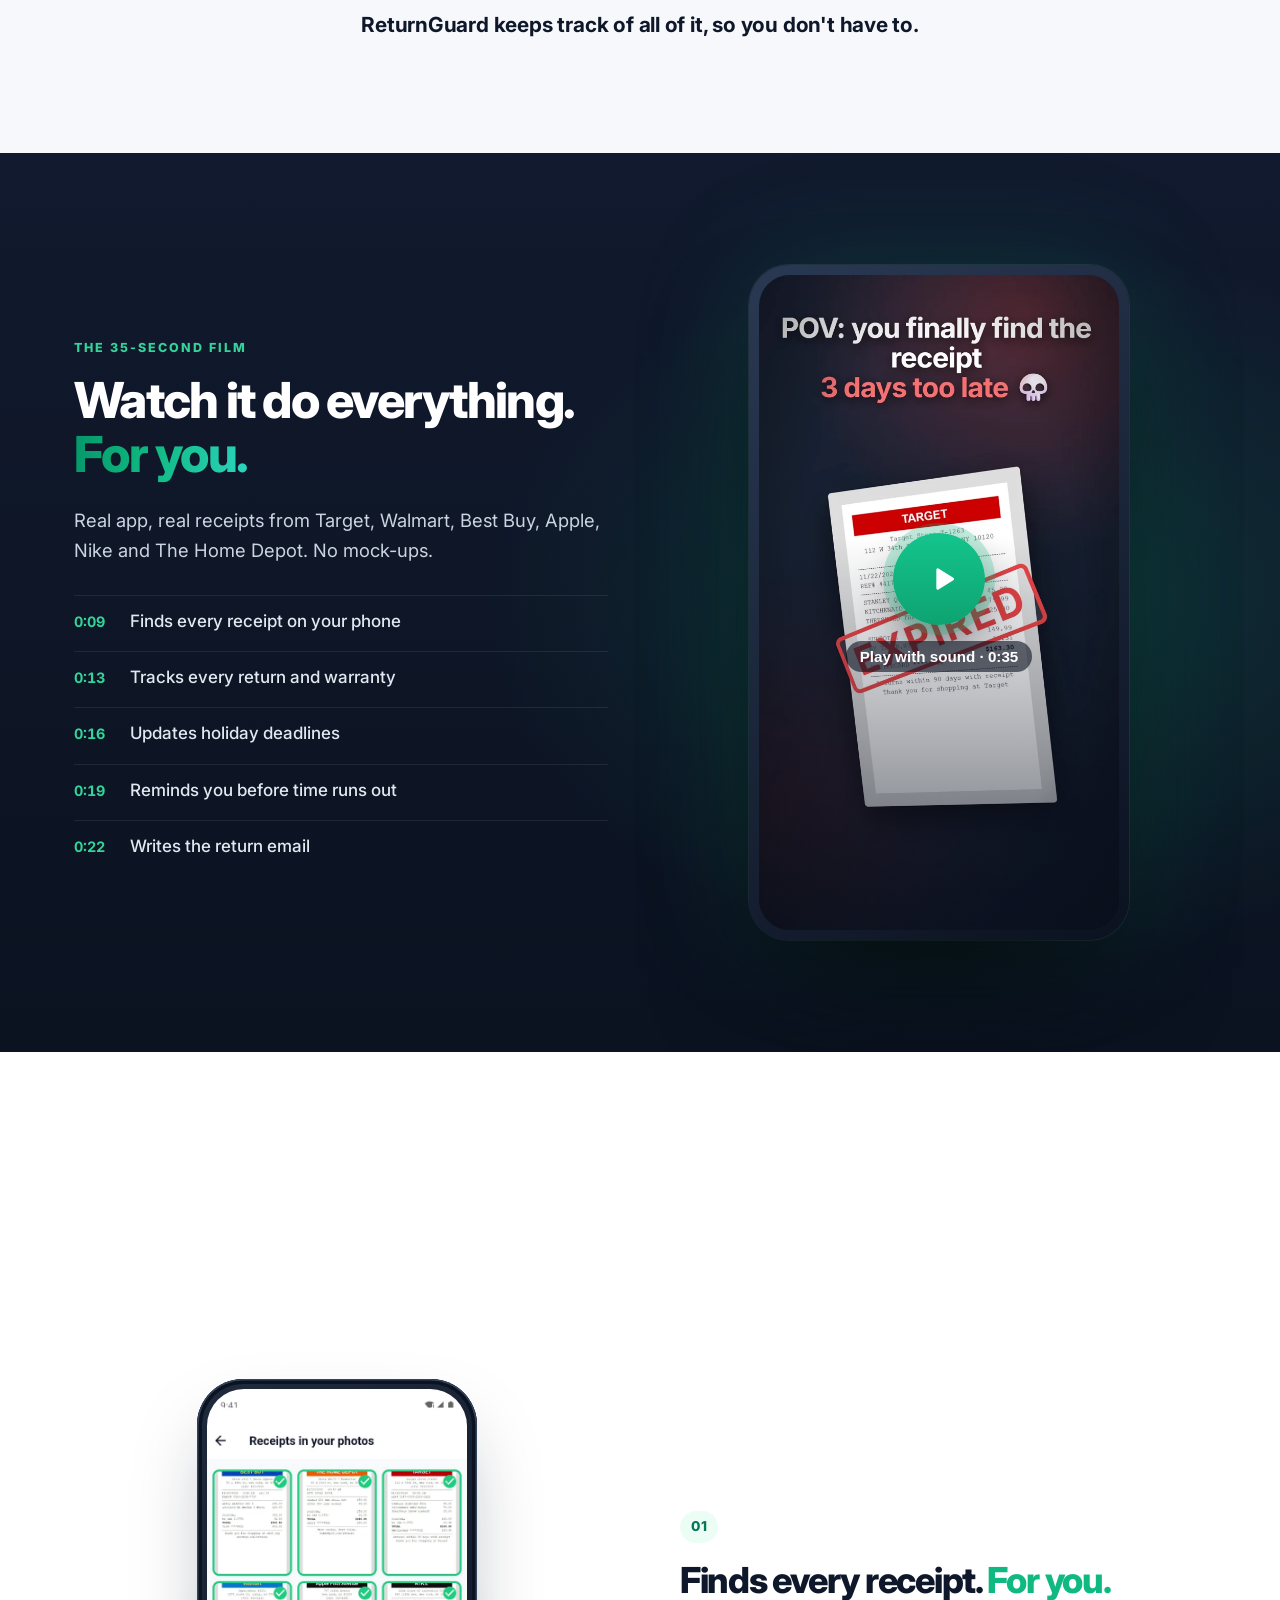
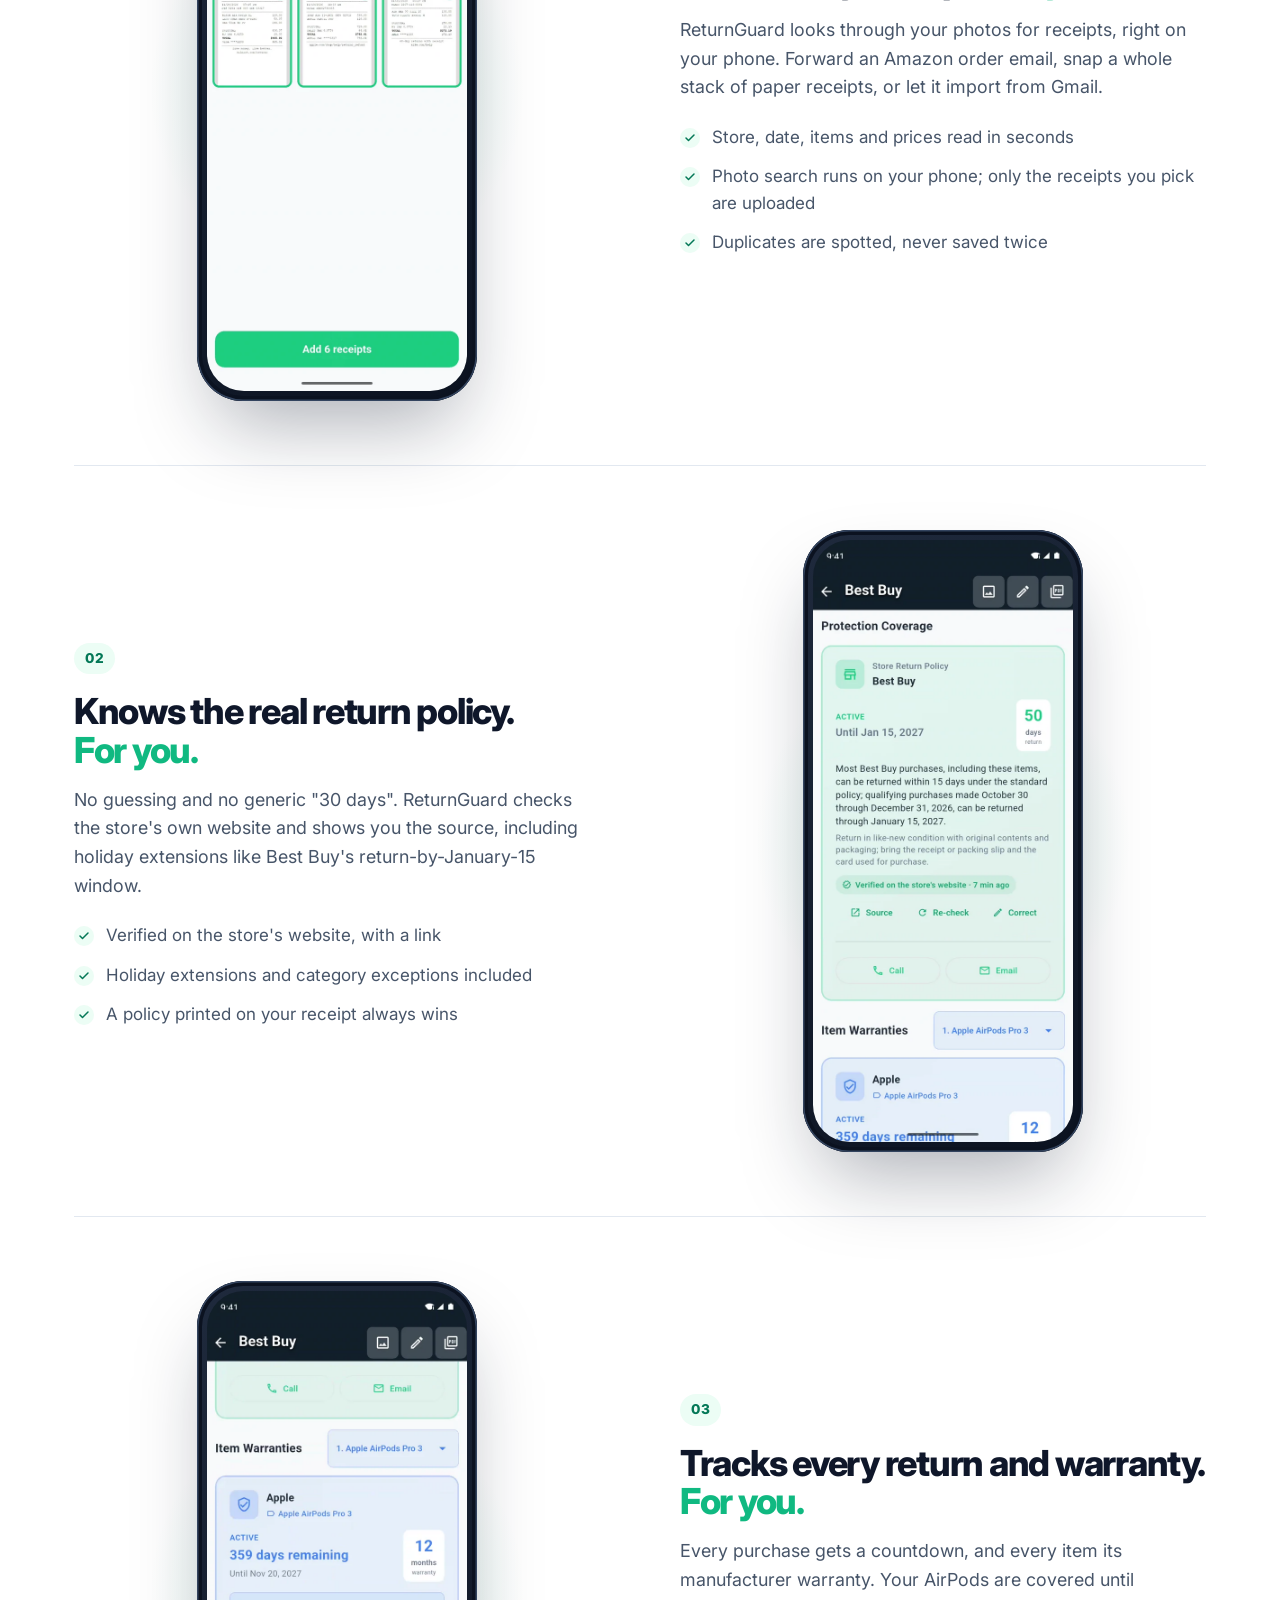
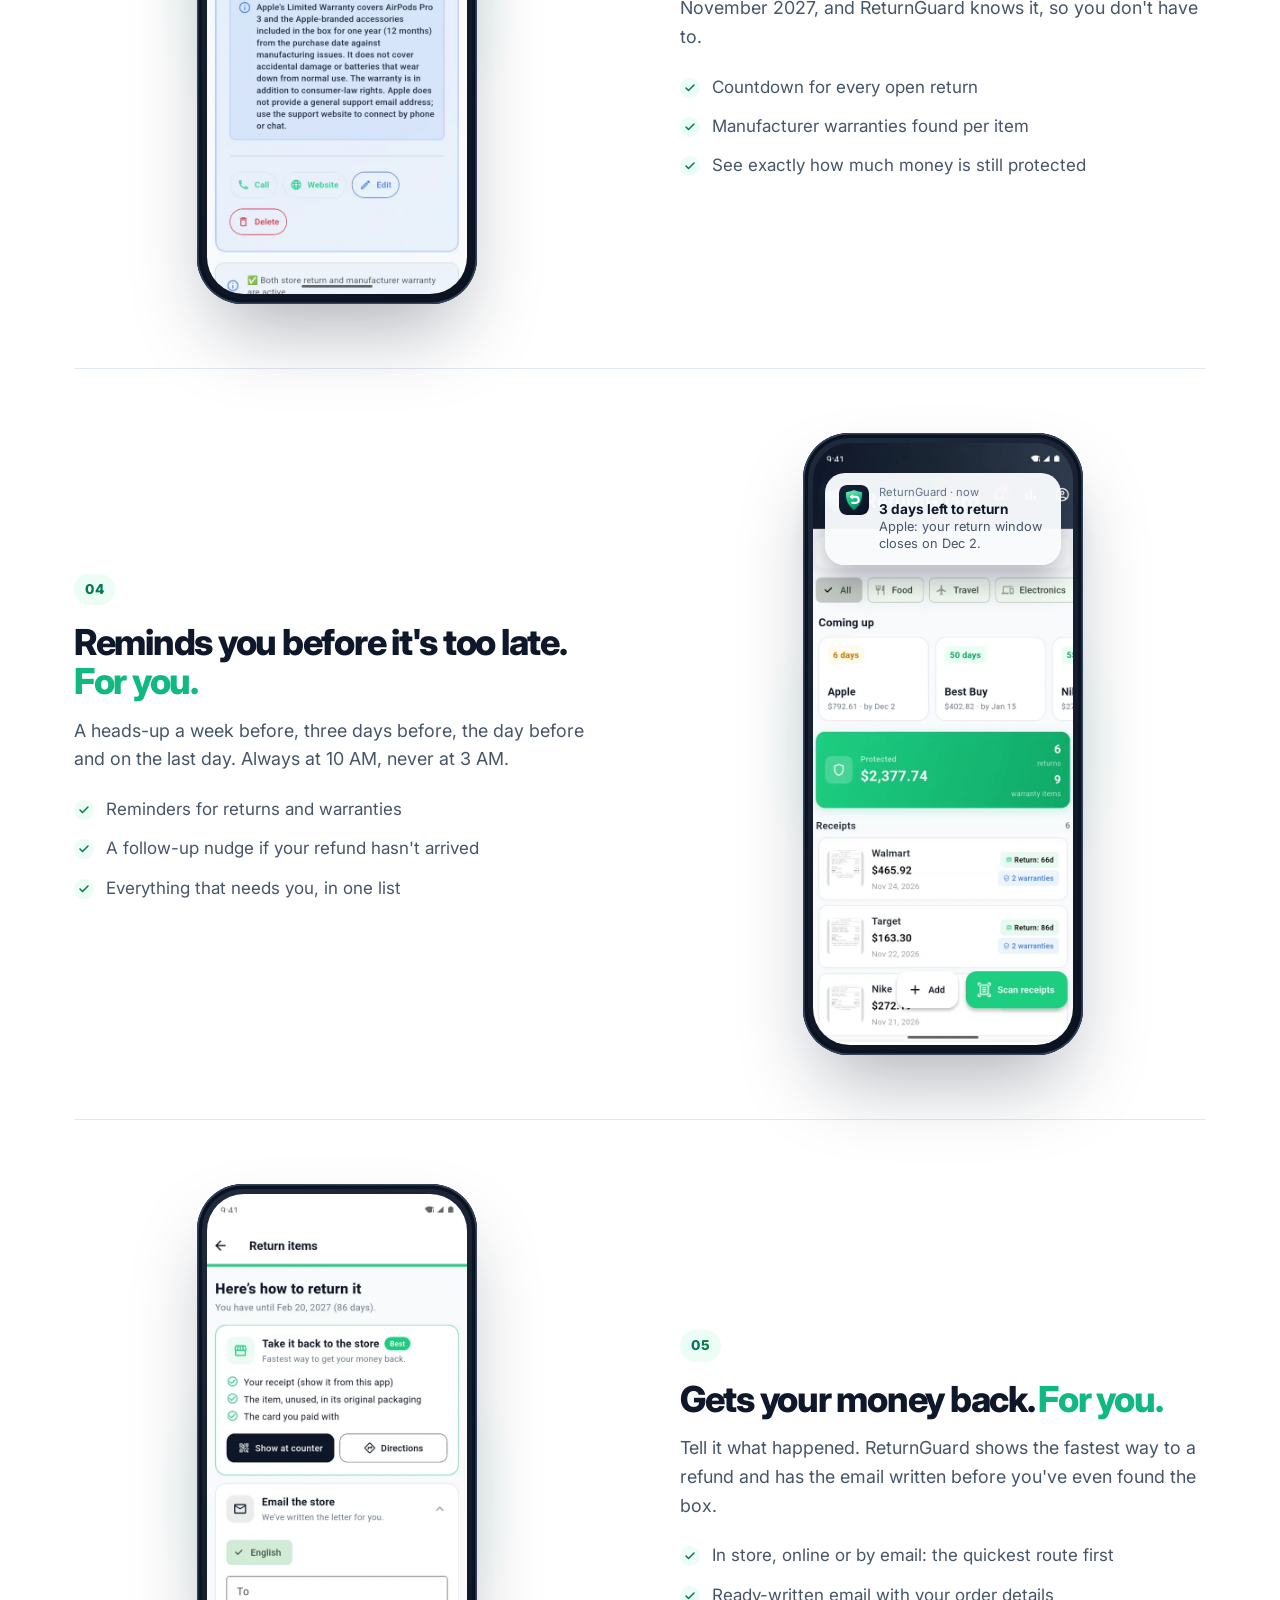
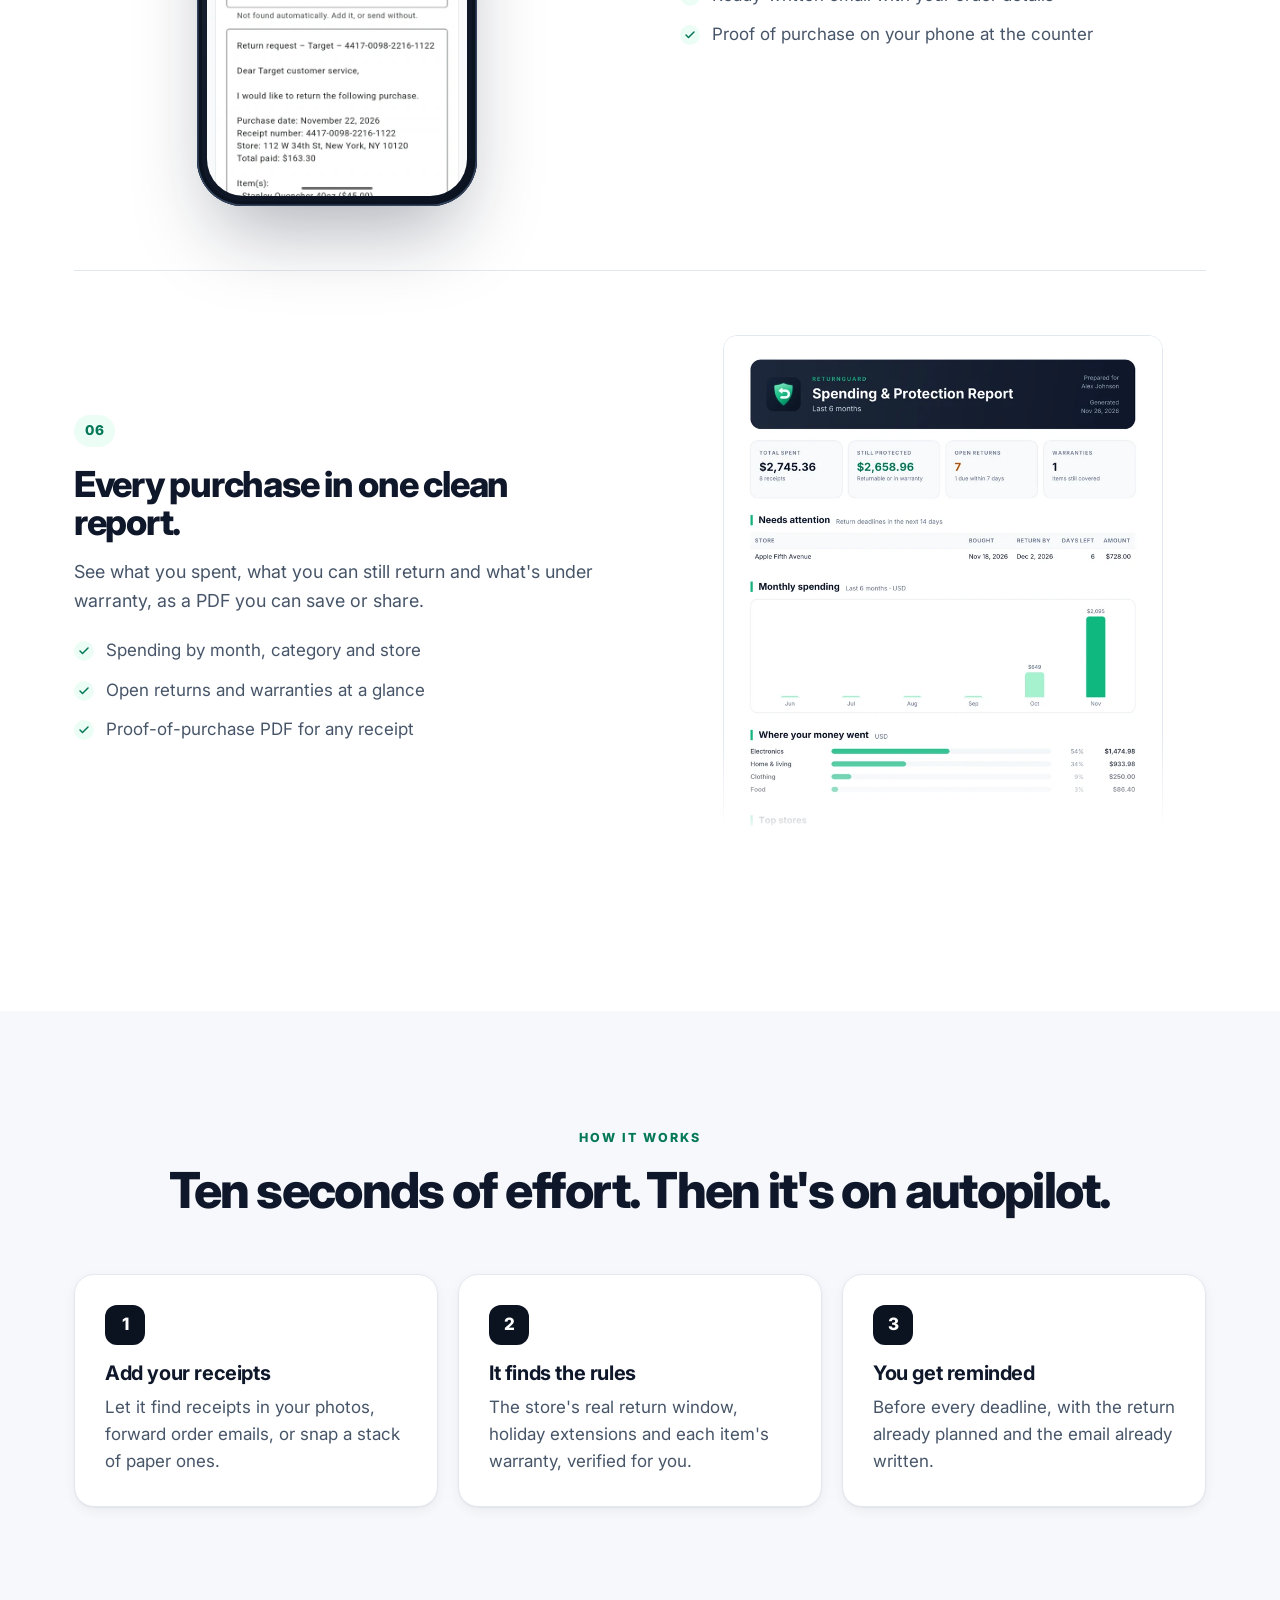
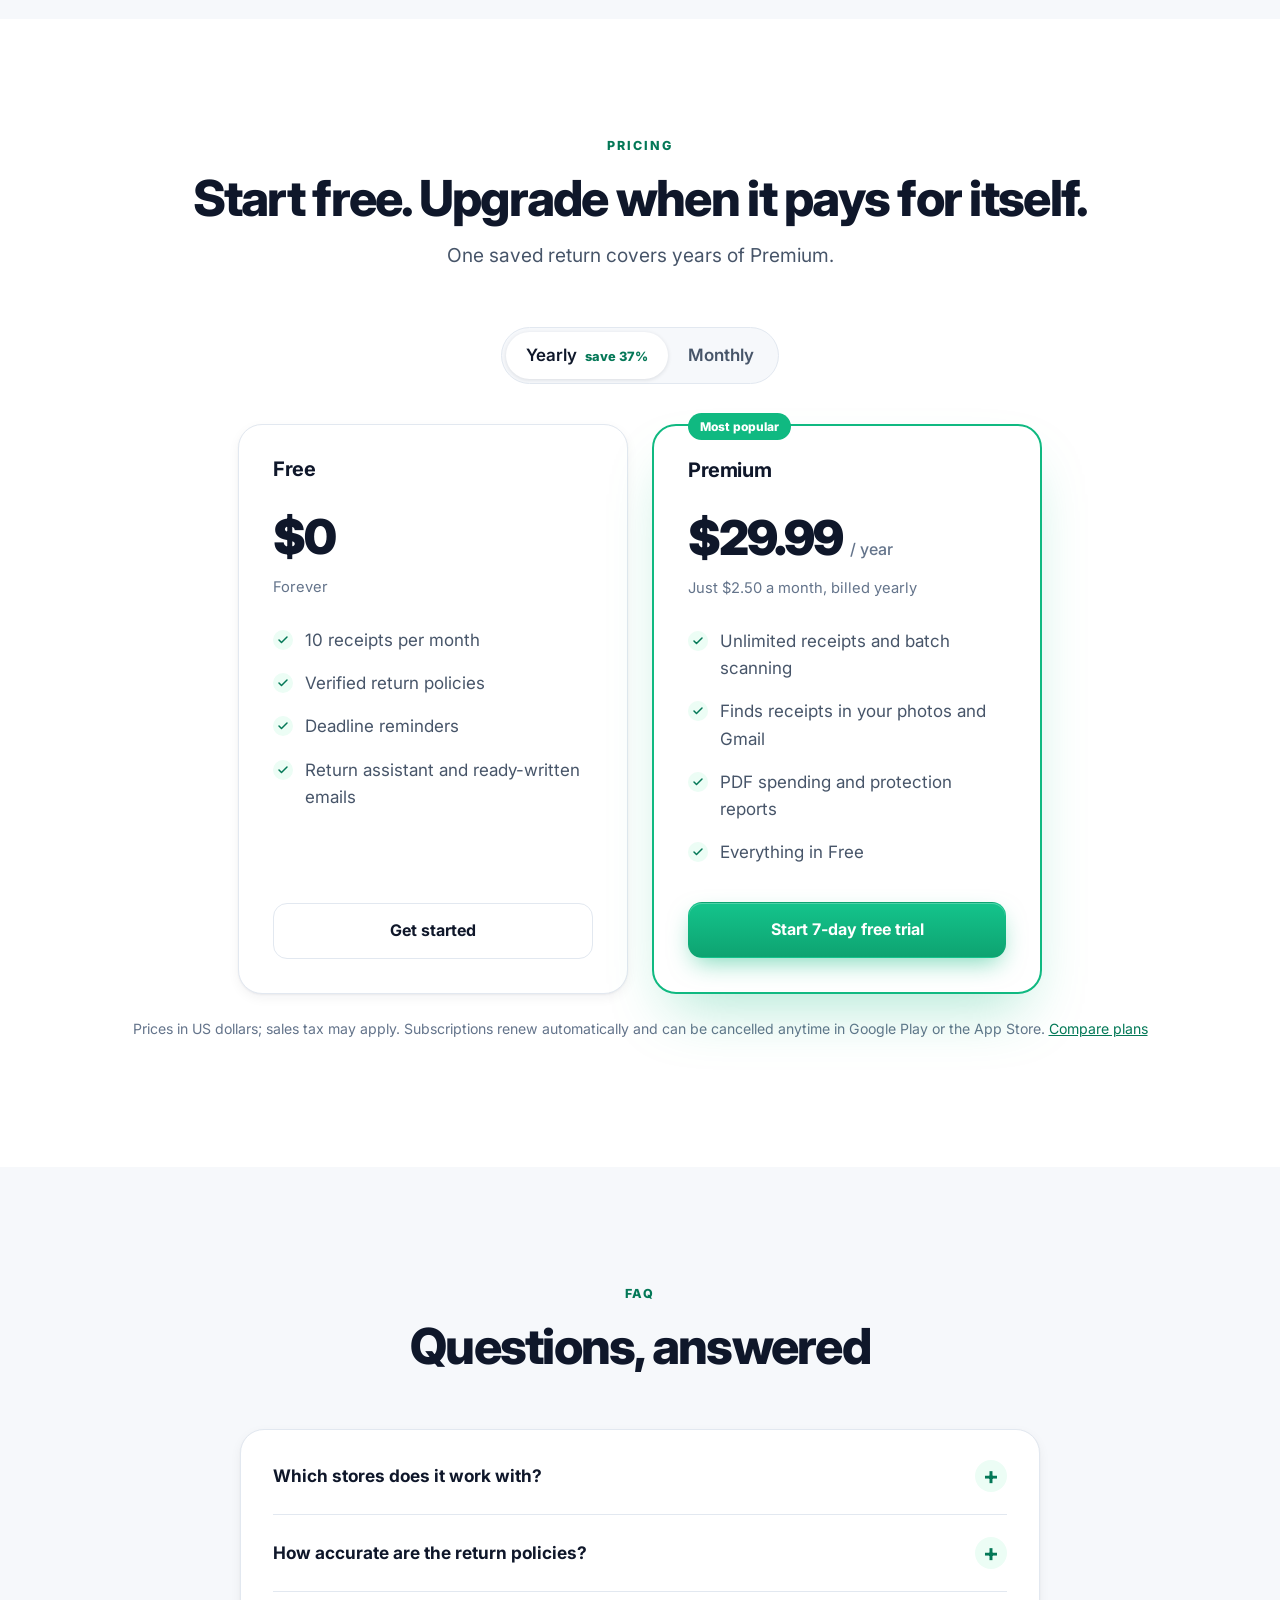
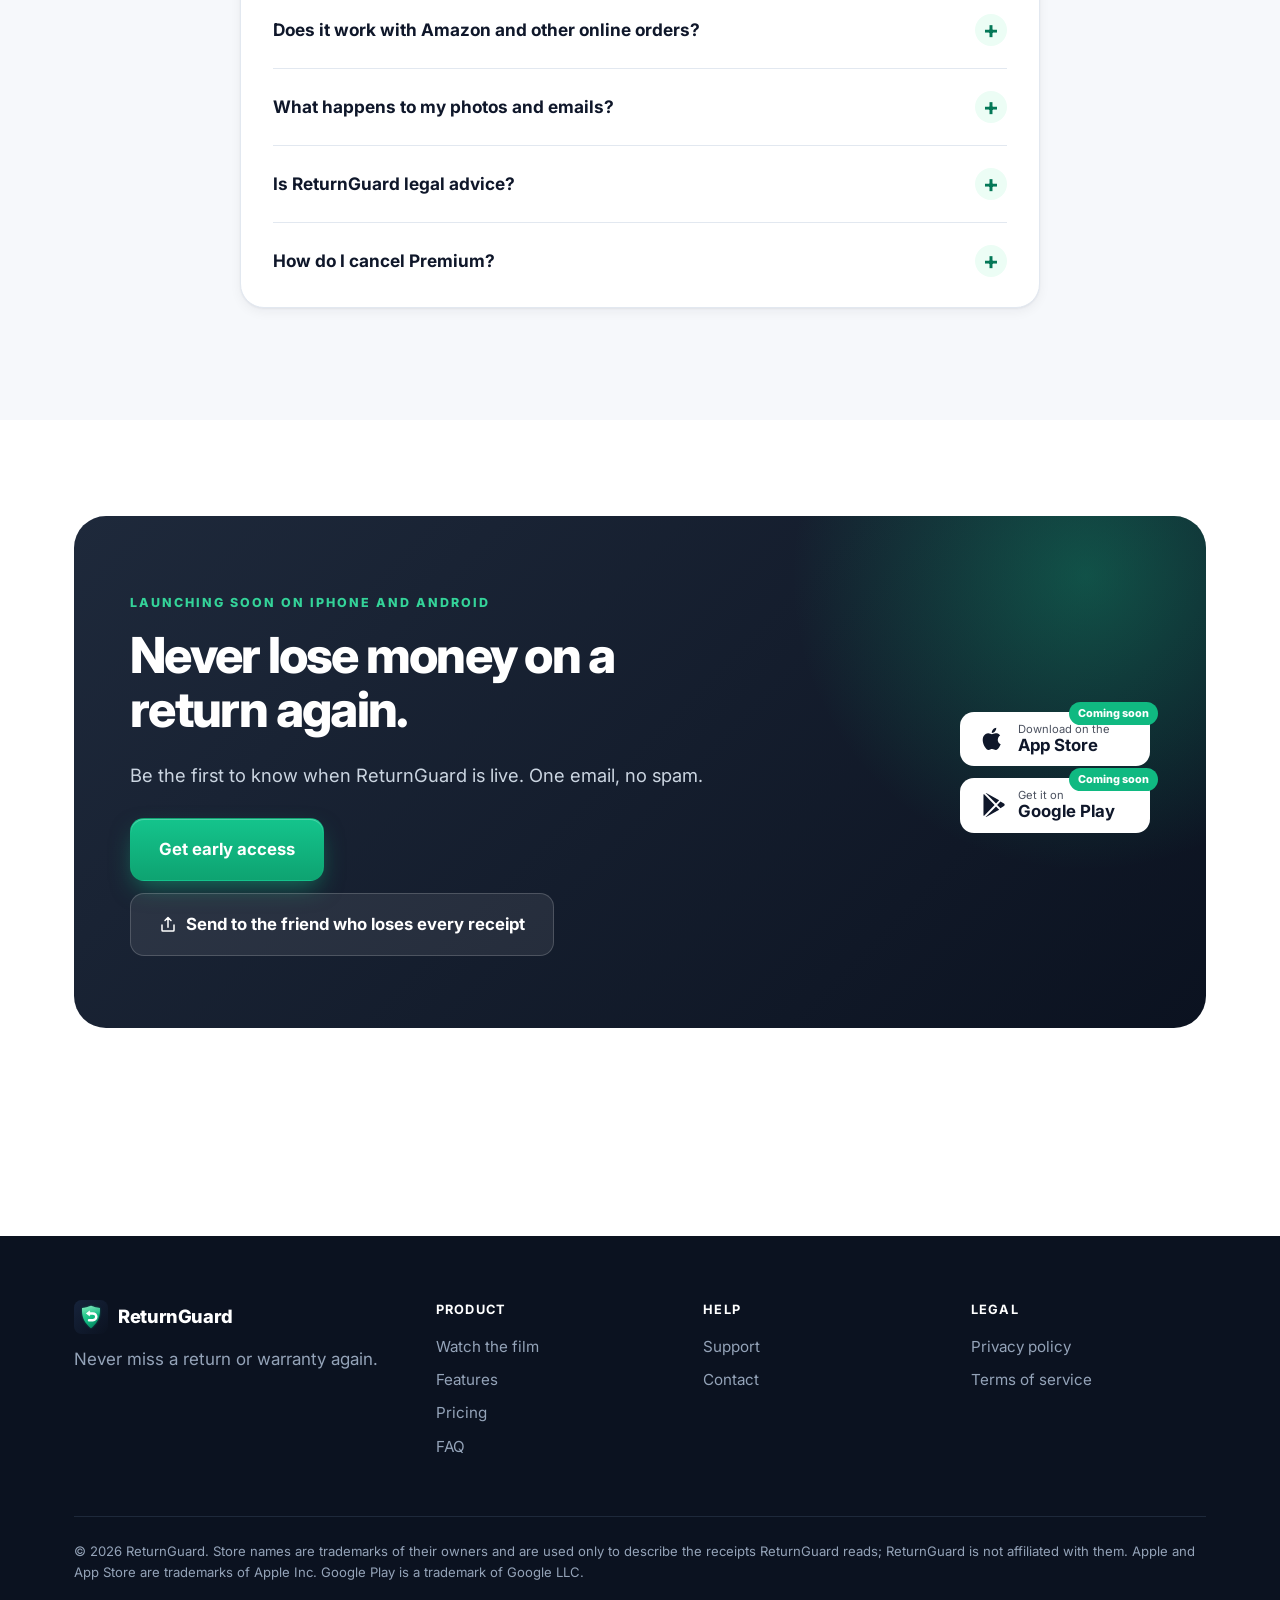
==== commit 4446b8e7: "US launch site: new design, embedded 35-second film, US screenshots and pricing Co-Authored-By: Clau" ====
--- a/index.html
+++ b/index.html
@@ -4,20 +4,22 @@
   <meta charset="UTF-8">
   <meta name="viewport" content="width=device-width, initial-scale=1">
   <title>ReturnGuard – Never miss a return or warranty again</title>
-  <meta name="description" content="Snap your receipts. ReturnGuard finds each store's real return policy, counts down every deadline and writes the return email for you. Free to start.">
+  <meta name="description" content="ReturnGuard finds your receipts, tracks every return deadline and warranty, and reminds you before time runs out. Target, Walmart, Best Buy, Amazon, Apple and every other store. Free to start.">
   <link rel="canonical" href="https://returnguards.com/">
   <meta property="og:type" content="website">
   <meta property="og:title" content="ReturnGuard – Never miss a return or warranty again">
-  <meta property="og:description" content="Scan receipts, get the store's real return policy and a reminder before every deadline.">
+  <meta property="og:description" content="It finds your receipts, tracks every return and warranty, and reminds you before time runs out. Automatically.">
   <meta property="og:image" content="https://returnguards.com/assets/og-image.png">
   <meta property="og:url" content="https://returnguards.com/">
+  <meta property="og:video" content="https://returnguards.com/assets/video/returnguard-film.mp4">
   <meta name="twitter:card" content="summary_large_image">
   <meta name="theme-color" content="#0f172a">
   <link rel="icon" type="image/png" sizes="32x32" href="assets/favicon-32.png">
   <link rel="apple-touch-icon" href="assets/apple-touch-icon.png">
   <link rel="preconnect" href="https://fonts.googleapis.com">
   <link rel="preconnect" href="https://fonts.gstatic.com" crossorigin>
-  <link href="https://fonts.googleapis.com/css2?family=Inter:wght@400;500;600;700;800&display=swap" rel="stylesheet">
+  <link href="https://fonts.googleapis.com/css2?family=Inter:wght@400;500;600;700;800;900&display=swap" rel="stylesheet">
+  <link rel="preload" as="image" href="assets/screens/home_us.webp">
   <link rel="stylesheet" href="styles.css">
   <script type="application/ld+json">
   {
@@ -26,235 +28,339 @@
     "name": "ReturnGuard",
     "operatingSystem": "Android, iOS",
     "applicationCategory": "FinanceApplication",
+    "description": "Tracks return deadlines and warranties for every receipt, finds each store's real return policy and reminds you before time runs out.",
     "offers": [
-      {"@type": "Offer", "price": "0", "priceCurrency": "EUR", "name": "Free"},
-      {"@type": "Offer", "price": "29.99", "priceCurrency": "EUR", "name": "Premium yearly"}
+      {"@type": "Offer", "price": "0", "priceCurrency": "USD", "name": "Free"},
+      {"@type": "Offer", "price": "3.99", "priceCurrency": "USD", "name": "Premium monthly"},
+      {"@type": "Offer", "price": "29.99", "priceCurrency": "USD", "name": "Premium yearly"}
     ]
+  }
+  </script>
+  <script type="application/ld+json">
+  {
+    "@context": "https://schema.org",
+    "@type": "VideoObject",
+    "name": "ReturnGuard in 35 seconds",
+    "description": "See ReturnGuard find receipts, track returns and warranties, and write the return email for you.",
+    "thumbnailUrl": "https://returnguards.com/assets/video/returnguard-film-poster.webp",
+    "contentUrl": "https://returnguards.com/assets/video/returnguard-film.mp4",
+    "uploadDate": "2026-11-26",
+    "duration": "PT35S"
   }
   </script>
 </head>
 <body>
+  <a class="skip" href="#main">Skip to content</a>
   <nav class="nav">
     <div class="container">
-      <a class="brand" href="index.html"><img src="assets/logo.svg" alt="">ReturnGuard</a>
-      <button class="menu-toggle" aria-label="Menu" aria-expanded="false">&#9776;</button>
+      <a class="brand" href="index.html"><img src="assets/logo.svg" alt="" width="34" height="34">ReturnGuard</a>
+      <button class="menu-toggle" aria-label="Menu" aria-expanded="false"><span></span><span></span></button>
       <div class="nav-links">
+        <a href="#film">Watch the film</a>
         <a href="#features">Features</a>
-        <a href="#how">How it works</a>
         <a href="pricing.html">Pricing</a>
         <a href="#faq">FAQ</a>
         <a href="support.html">Support</a>
       </div>
-      <a class="btn btn-primary" href="#download">Get the app</a>
+      <a class="btn btn-primary btn-sm" href="#download">Get early access</a>
     </div>
   </nav>
 
+  <main id="main">
   <header class="hero">
-    <div class="container">
-      <div>
-        <span class="eyebrow">Receipts, returns &amp; warranties</span>
-        <h1>Never miss a return <span>or warranty</span> again.</h1>
-        <p class="lead">Snap your receipts. ReturnGuard finds each store's real return policy, reminds you before every deadline and writes the return email for you.</p>
-        <div class="store-badges" id="hero-badges">
-          <a class="store-badge soon" href="#download" aria-label="Google Play, coming soon">
-            <svg viewBox="0 0 24 24" aria-hidden="true"><path fill="#fff" d="M3.6 1.8c-.3.3-.4.7-.4 1.2v18c0 .5.1.9.4 1.2l9.9-10.2L3.6 1.8Zm11.2 11.5 2.9 3-11.6 6.6c-.3.2-.6.2-.9.2l9.6-9.8Zm0-2.6L5.2.9c.3 0 .6 0 .9.2l11.6 6.6-2.9 3Zm4.1 4.2-3.1-3 3.1-3.1 3.2 1.8c.9.5.9 1.9 0 2.4l-3.2 1.9Z"/></svg>
-            <span><small>Get it on</small><strong>Google Play</strong></span>
+    <div class="hero-bg" aria-hidden="true"></div>
+    <div class="container hero-grid">
+      <div class="hero-copy">
+        <a class="pill" href="#film"><span class="pill-dot"></span>See it work in 35 seconds <span aria-hidden="true">→</span></a>
+        <h1>Never miss a return <span class="grad">or warranty</span> again.</h1>
+        <p class="lead">ReturnGuard finds your receipts, tracks every return deadline and warranty, and reminds you before time runs out. <strong>Automatically.</strong></p>
+        <div class="hero-actions">
+          <a class="btn btn-primary btn-lg" href="#download">Get early access</a>
+          <a class="btn btn-glass btn-lg" href="#film" data-play-film>
+            <svg viewBox="0 0 24 24" width="18" height="18" aria-hidden="true"><path fill="currentColor" d="M8 5.5v13a1 1 0 0 0 1.5.86l10.5-6.5a1 1 0 0 0 0-1.72L9.5 4.64A1 1 0 0 0 8 5.5Z"/></svg>
+            Watch the film
           </a>
-          <a class="store-badge soon" href="#download" aria-label="App Store, coming soon">
-            <svg viewBox="0 0 24 24" aria-hidden="true"><path fill="#fff" d="M16.4 12.6c0-2.6 2.1-3.8 2.2-3.9-1.2-1.8-3.1-2-3.7-2-1.6-.2-3.1.9-3.9.9-.8 0-2-.9-3.4-.9-1.7 0-3.3 1-4.2 2.6-1.8 3.1-.5 7.7 1.3 10.2.9 1.2 1.9 2.6 3.2 2.6 1.3-.1 1.8-.8 3.3-.8 1.6 0 2 .8 3.4.8 1.4 0 2.3-1.3 3.1-2.5 1-1.4 1.4-2.8 1.4-2.9 0 0-2.7-1-2.7-4.1ZM13.9 4.9c.7-.9 1.2-2.1 1.1-3.3-1 0-2.3.7-3 1.6-.7.8-1.2 2-1.1 3.2 1.1.1 2.3-.6 3-1.5Z"/></svg>
-            <span><small>Download on the</small><strong>App Store</strong></span>
-          </a>
         </div>
         <ul class="trust">
-          <li>Policies checked on the store's own website</li>
-          <li>EU &amp; UK consumer rights built in</li>
+          <li>Policies verified on the store's own website</li>
+          <li>Holiday extensions included</li>
           <li>Free to start</li>
         </ul>
       </div>
-      <div class="hero-phones" aria-hidden="true">
-        <div class="phone"><img src="assets/screens/home.webp" alt="" width="600" height="1333"></div>
-        <div class="phone"><img src="assets/screens/detail_policy.webp" alt="" width="600" height="1333"></div>
+
+      <div class="hero-visual" aria-hidden="true">
+        <div class="device device-back"><img src="assets/screens/policy_us.webp" alt="" width="600" height="1333"></div>
+        <div class="device device-front"><img src="assets/screens/home_us.webp" alt="" width="600" height="1333"></div>
+        <div class="float float-money">
+          <span class="float-icon">$</span>
+          <div><small>Protected</small><strong data-count="2377.74">$2,377.74</strong></div>
+        </div>
+        <div class="float float-notif">
+          <img src="assets/logo.svg" alt="" width="34" height="34">
+          <div><small>ReturnGuard · now</small><strong>3 days left to return</strong><span>Apple: your return window closes on Dec 2.</span></div>
+        </div>
+        <div class="float float-check">
+          <span class="check"></span>Extended to Jan 15 · verified on bestbuy.com
+        </div>
       </div>
     </div>
   </header>
 
-  <section class="tint">
+  <section class="stores" aria-label="Works with receipts from any store">
+    <div class="container">
+      <p>Works with receipts and order emails from any store, including</p>
+      <ul class="store-row">
+        <li>Target</li><li>Walmart</li><li>Best Buy</li><li>Amazon</li><li>Apple</li><li>Costco</li><li>The Home Depot</li><li>Nike</li>
+      </ul>
+    </div>
+  </section>
+
+  <section class="problem">
+    <div class="container">
+      <div class="section-head center reveal">
+        <span class="eyebrow">The problem</span>
+        <h2>Every store has different rules.<br>Nobody remembers them.</h2>
+        <p class="lead">The receipt is somewhere in a drawer. The deadline was last Tuesday. And that's how money quietly disappears.</p>
+      </div>
+      <div class="stat-grid">
+        <div class="stat reveal"><div class="stat-num">14<span>days</span></div><p>to return most purchases at Apple.</p></div>
+        <div class="stat reveal"><div class="stat-num">15<span>days</span></div><p>Best Buy's standard window, unless a holiday extension applies.</p></div>
+        <div class="stat reveal"><div class="stat-num">90<span>days</span></div><p>for most items at Target and Walmart, with plenty of exceptions.</p></div>
+      </div>
+      <p class="problem-kicker reveal">ReturnGuard keeps track of all of it, so you don't have to.</p>
+    </div>
+  </section>
+
+  <section id="film" class="film">
+    <div class="container film-grid">
+      <div class="film-copy reveal">
+        <span class="eyebrow eyebrow-light">The 35-second film</span>
+        <h2>Watch it do everything.<br><span class="grad">For you.</span></h2>
+        <p>Real app, real receipts from Target, Walmart, Best Buy, Apple, Nike and The Home Depot. No mock-ups.</p>
+        <ol class="film-chapters">
+          <li data-t="9" tabindex="0" role="button"><span>0:09</span>Finds every receipt on your phone</li>
+          <li data-t="13" tabindex="0" role="button"><span>0:13</span>Tracks every return and warranty</li>
+          <li data-t="16" tabindex="0" role="button"><span>0:16</span>Updates holiday deadlines</li>
+          <li data-t="19.5" tabindex="0" role="button"><span>0:19</span>Reminds you before time runs out</li>
+          <li data-t="22.5" tabindex="0" role="button"><span>0:22</span>Writes the return email</li>
+        </ol>
+      </div>
+      <div class="film-player reveal">
+        <div class="film-frame">
+          <video id="film-video" playsinline preload="metadata" poster="assets/video/returnguard-film-poster.webp" width="720" height="1280">
+            <source src="assets/video/returnguard-film.mp4" type="video/mp4">
+          </video>
+          <button class="film-play" type="button" aria-label="Play the film with sound">
+            <span class="film-play-btn"><svg viewBox="0 0 24 24" width="34" height="34" aria-hidden="true"><path fill="currentColor" d="M8 5.5v13a1 1 0 0 0 1.5.86l10.5-6.5a1 1 0 0 0 0-1.72L9.5 4.64A1 1 0 0 0 8 5.5Z"/></svg></span>
+            <span class="film-play-label">Play with sound · 0:35</span>
+          </button>
+        </div>
+      </div>
+    </div>
+  </section>
+
+  <section id="features" class="features">
+    <div class="container">
+      <div class="section-head center reveal">
+        <span class="eyebrow">What it does</span>
+        <h2>You buy things. <span class="grad">ReturnGuard does the rest.</span></h2>
+      </div>
+
+      <article class="feature reveal">
+        <div class="feature-copy">
+          <span class="feature-num">01</span>
+          <h3>Finds every receipt. <em>For you.</em></h3>
+          <p>ReturnGuard looks through your photos for receipts, right on your phone. Forward an Amazon order email, snap a whole stack of paper receipts, or let it import from Gmail.</p>
+          <ul class="ticks">
+            <li>Store, date, items and prices read in seconds</li>
+            <li>Photo search runs on your phone; only the receipts you pick are uploaded</li>
+            <li>Duplicates are spotted, never saved twice</li>
+          </ul>
+        </div>
+        <div class="feature-media"><div class="device"><img src="assets/screens/found_us.webp" alt="ReturnGuard found six receipts in the phone's photos" loading="lazy" width="600" height="1333"></div></div>
+      </article>
+
+      <article class="feature reveal">
+        <div class="feature-copy">
+          <span class="feature-num">02</span>
+          <h3>Knows the real return policy. <em>For you.</em></h3>
+          <p>No guessing and no generic "30 days". ReturnGuard checks the store's own website and shows you the source, including holiday extensions like Best Buy's return-by-January-15 window.</p>
+          <ul class="ticks">
+            <li>Verified on the store's website, with a link</li>
+            <li>Holiday extensions and category exceptions included</li>
+            <li>A policy printed on your receipt always wins</li>
+          </ul>
+        </div>
+        <div class="feature-media"><div class="device"><img src="assets/screens/policy_us.webp" alt="Best Buy receipt with a verified holiday return extension until January 15, 2027" loading="lazy" width="600" height="1333"></div></div>
+      </article>
+
+      <article class="feature reveal">
+        <div class="feature-copy">
+          <span class="feature-num">03</span>
+          <h3>Tracks every return and warranty. <em>For you.</em></h3>
+          <p>Every purchase gets a countdown, and every item its manufacturer warranty. Your AirPods are covered until November 2027, and ReturnGuard knows it, so you don't have to.</p>
+          <ul class="ticks">
+            <li>Countdown for every open return</li>
+            <li>Manufacturer warranties found per item</li>
+            <li>See exactly how much money is still protected</li>
+          </ul>
+        </div>
+        <div class="feature-media"><div class="device"><img src="assets/screens/warranty_us.webp" alt="AirPods Pro warranty with 359 days remaining" loading="lazy" width="600" height="1333"></div></div>
+      </article>
+
+      <article class="feature reveal">
+        <div class="feature-copy">
+          <span class="feature-num">04</span>
+          <h3>Reminds you before it's too late. <em>For you.</em></h3>
+          <p>A heads-up a week before, three days before, the day before and on the last day. Always at 10 AM, never at 3 AM.</p>
+          <ul class="ticks">
+            <li>Reminders for returns and warranties</li>
+            <li>A follow-up nudge if your refund hasn't arrived</li>
+            <li>Everything that needs you, in one list</li>
+          </ul>
+        </div>
+        <div class="feature-media">
+          <div class="device has-notif">
+            <img src="assets/screens/home_us.webp" alt="ReturnGuard home screen with upcoming deadlines" loading="lazy" width="600" height="1333">
+            <div class="device-notif"><img src="assets/logo.svg" alt="" width="30" height="30"><div><small>ReturnGuard · now</small><strong>3 days left to return</strong><span>Apple: your return window closes on Dec 2.</span></div></div>
+          </div>
+        </div>
+      </article>
+
+      <article class="feature reveal">
+        <div class="feature-copy">
+          <span class="feature-num">05</span>
+          <h3>Gets your money back. <em>For you.</em></h3>
+          <p>Tell it what happened. ReturnGuard shows the fastest way to a refund and has the email written before you've even found the box.</p>
+          <ul class="ticks">
+            <li>In store, online or by email: the quickest route first</li>
+            <li>Ready-written email with your order details</li>
+            <li>Proof of purchase on your phone at the counter</li>
+          </ul>
+        </div>
+        <div class="feature-media"><div class="device"><img src="assets/screens/letter_us.webp" alt="Ready-written return email to Target" loading="lazy" width="600" height="1333"></div></div>
+      </article>
+
+      <article class="feature reveal">
+        <div class="feature-copy">
+          <span class="feature-num">06</span>
+          <h3>Every purchase in one clean report.</h3>
+          <p>See what you spent, what you can still return and what's under warranty, as a PDF you can save or share.</p>
+          <ul class="ticks">
+            <li>Spending by month, category and store</li>
+            <li>Open returns and warranties at a glance</li>
+            <li>Proof-of-purchase PDF for any receipt</li>
+          </ul>
+        </div>
+        <div class="feature-media"><img class="report-shot" src="assets/screens/report_us.webp" alt="ReturnGuard spending and protection report in US dollars" loading="lazy" width="794" height="1123"></div>
+      </article>
+    </div>
+  </section>
+
+  <section id="how" class="how">
+    <div class="container">
+      <div class="section-head center reveal">
+        <span class="eyebrow">How it works</span>
+        <h2>Ten seconds of effort. Then it's on autopilot.</h2>
+      </div>
+      <div class="steps">
+        <div class="step reveal"><span class="step-num">1</span><h3>Add your receipts</h3><p>Let it find receipts in your photos, forward order emails, or snap a stack of paper ones.</p></div>
+        <div class="step reveal"><span class="step-num">2</span><h3>It finds the rules</h3><p>The store's real return window, holiday extensions and each item's warranty, verified for you.</p></div>
+        <div class="step reveal"><span class="step-num">3</span><h3>You get reminded</h3><p>Before every deadline, with the return already planned and the email already written.</p></div>
+      </div>
+    </div>
+  </section>
+
+  <section id="pricing" class="pricing">
     <div class="container center">
-      <span class="eyebrow">Why it matters</span>
-      <h2>Return rules are a maze. We map it for you.</h2>
-      <p class="lead">Every store has its own window, exceptions and holiday extensions, and paper receipts fade. ReturnGuard keeps it all straight so your money doesn't slip away.</p>
-      <div class="grid-3" style="margin-top:40px;text-align:left">
-        <div class="card"><div class="icon">⏱</div><h3>14 to 365 days</h3><p>Return windows vary wildly between stores, and even between product categories in the same store.</p></div>
-        <div class="card"><div class="icon">🎄</div><h3>Seasonal extensions</h3><p>Holiday return periods change your real deadline. ReturnGuard picks them up automatically.</p></div>
-        <div class="card"><div class="icon">⚖️</div><h3>Rights beyond the policy</h3><p>In the EU and UK, faulty goods are covered for years by law. We tell you when that applies.</p></div>
-      </div>
-    </div>
-  </section>
-
-  <section id="features">
-    <div class="container">
-      <div class="center">
-        <span class="eyebrow">Features</span>
-        <h2>Everything you need after you buy something</h2>
-      </div>
-
-      <div class="feature">
-        <div>
-          <h3 style="font-size:1.7rem">Scan a whole stack in seconds</h3>
-          <p class="lead">Snap one receipt after another. Each one is read in about two seconds while you keep going, even crumpled till rolls in Dutch, German or English.</p>
-          <ul>
-            <li>Store, date, items and prices read automatically</li>
-            <li>PDF invoices and order emails work too</li>
-            <li>Duplicates are spotted, not saved twice</li>
-          </ul>
-        </div>
-        <div class="feature-media"><div class="phone"><img src="assets/screens/add.webp" alt="Add receipts screen with camera, photo import and Gmail import" loading="lazy" width="600" height="1333"></div></div>
-      </div>
-
-      <div class="feature">
-        <div>
-          <h3 style="font-size:1.7rem">The real return policy, with the source</h3>
-          <p class="lead">ReturnGuard checks the store's own website for the country you bought in, and shows you exactly where the answer came from.</p>
-          <ul>
-            <li>Verified source link on every receipt</li>
-            <li>Holiday extensions and category exceptions included</li>
-            <li>Spot something off? Correct it once; we remember</li>
-          </ul>
-        </div>
-        <div class="feature-media"><div class="phone"><img src="assets/screens/detail_policy.webp" alt="Receipt showing a verified 30-day return policy" loading="lazy" width="600" height="1333"></div></div>
-      </div>
-
-      <div class="feature">
-        <div>
-          <h3 style="font-size:1.7rem">Every deadline, before it's too late</h3>
-          <p class="lead">See what's coming up at a glance, and get a reminder a week before, three days before and on the last day.</p>
-          <ul>
-            <li>Countdown for every open return</li>
-            <li>Warranty expiry tracked per item</li>
-            <li>Reminders at a sensible time, not 3 AM</li>
-          </ul>
-        </div>
-        <div class="feature-media"><div class="phone"><img src="assets/screens/home.webp" alt="Home screen with upcoming return deadlines" loading="lazy" width="600" height="1333"></div></div>
-      </div>
-
-      <div class="feature">
-        <div>
-          <h3 style="font-size:1.7rem">Returns, done for you</h3>
-          <p class="lead">Tell us what happened and we'll show the fastest way to get your money back: in store, by email or through the store's own return page.</p>
-          <ul>
-            <li>Ready-written letters in the store's language</li>
-            <li>Your legal rights cited for faulty products</li>
-            <li>Proof of purchase to show at the counter</li>
-          </ul>
-        </div>
-        <div class="feature-media"><div class="phone"><img src="assets/screens/return_plan.webp" alt="Return assistant showing the best way to return an item" loading="lazy" width="600" height="1333"></div></div>
-      </div>
-
-      <div class="feature">
-        <div>
-          <h3 style="font-size:1.7rem">Reports you can actually use</h3>
-          <p class="lead">Export a clean spending and protection report: what you bought, what you can still return and what's under warranty.</p>
-          <ul>
-            <li>Monthly spending and categories</li>
-            <li>Open returns and warranties in one place</li>
-            <li>Proof-of-purchase PDF for any receipt</li>
-          </ul>
-        </div>
-        <div class="feature-media"><img class="report-shot" src="assets/screens/report.webp" alt="Page from a ReturnGuard spending and protection report" loading="lazy" width="794" height="1123"></div>
-      </div>
-    </div>
-  </section>
-
-  <section id="how" class="tint">
-    <div class="container center">
-      <span class="eyebrow">How it works</span>
-      <h2>Three steps. About ten seconds.</h2>
-      <div class="grid-3" style="margin-top:40px;text-align:left">
-        <div class="card"><div class="step-num">1</div><h3>Add your receipts</h3><p>Scan paper receipts, share an order email, or let ReturnGuard find receipts in your photos.</p></div>
-        <div class="card"><div class="step-num">2</div><h3>We find the rules</h3><p>The store's return policy, holiday extensions, warranties and your legal rights, checked for you.</p></div>
-        <div class="card"><div class="step-num">3</div><h3>Act in time</h3><p>Get reminded before deadlines, and return items in a couple of taps when you need to.</p></div>
-      </div>
-    </div>
-  </section>
-
-  <section id="pricing">
-    <div class="container center">
-      <span class="eyebrow">Pricing</span>
-      <h2>Start free. Upgrade when it pays for itself.</h2>
-      <p class="lead">One saved return covers a year of Premium.</p>
+      <div class="section-head reveal">
+        <span class="eyebrow">Pricing</span>
+        <h2>Start free. Upgrade when it pays for itself.</h2>
+        <p class="lead">One saved return covers years of Premium.</p>
+      </div>
       <div class="billing-toggle" role="group" aria-label="Billing period">
         <button type="button" data-billing="yearly" aria-pressed="true">Yearly <span class="save">save 37%</span></button>
         <button type="button" data-billing="monthly" aria-pressed="false">Monthly</button>
       </div>
       <div class="plans">
-        <div class="plan">
+        <div class="plan reveal">
           <h3>Free</h3>
-          <div class="price">€0</div>
+          <div class="price">$0</div>
           <div class="per">Forever</div>
           <ul>
             <li>10 receipts per month</li>
             <li>Verified return policies</li>
             <li>Deadline reminders</li>
-            <li>Return &amp; complaint assistant</li>
+            <li>Return assistant and ready-written emails</li>
           </ul>
           <a class="btn btn-ghost" href="#download">Get started</a>
         </div>
-        <div class="plan featured">
+        <div class="plan featured reveal">
           <h3>Premium</h3>
-          <div class="price" data-price-yearly="€29.99" data-price-monthly="€3.99"><span class="amount">€29.99</span> <small data-period-yearly="/ year" data-period-monthly="/ month">/ year</small></div>
-          <div class="per" data-per-yearly="Just €2.50 a month, billed yearly" data-per-monthly="Billed monthly, cancel anytime">Just €2.50 a month, billed yearly</div>
+          <div class="price" data-price-yearly="$29.99" data-price-monthly="$3.99"><span class="amount">$29.99</span> <small data-period-yearly="/ year" data-period-monthly="/ month">/ year</small></div>
+          <div class="per" data-per-yearly="Just $2.50 a month, billed yearly" data-per-monthly="Billed monthly, cancel anytime">Just $2.50 a month, billed yearly</div>
           <ul>
-            <li>Unlimited receipts &amp; batch scanning</li>
-            <li>Import from Gmail and your photos</li>
-            <li>Professional PDF reports</li>
+            <li>Unlimited receipts and batch scanning</li>
+            <li>Finds receipts in your photos and Gmail</li>
+            <li>PDF spending and protection reports</li>
             <li>Everything in Free</li>
           </ul>
           <a class="btn btn-primary" href="#download">Start 7-day free trial</a>
         </div>
       </div>
-      <p class="fineprint">Prices in euros incl. VAT. Subscriptions renew automatically and can be cancelled anytime in Google Play or the App Store. <a href="pricing.html">Compare plans</a></p>
-    </div>
-  </section>
-
-  <section id="faq" class="tint">
-    <div class="container">
-      <div class="center"><span class="eyebrow">FAQ</span><h2>Questions, answered</h2></div>
+      <p class="fineprint">Prices in US dollars; sales tax may apply. Subscriptions renew automatically and can be cancelled anytime in Google Play or the App Store. <a href="pricing.html">Compare plans</a></p>
+    </div>
+  </section>
+
+  <section id="faq" class="faq-section">
+    <div class="container">
+      <div class="section-head center reveal"><span class="eyebrow">FAQ</span><h2>Questions, answered</h2></div>
       <div class="faq">
-        <details><summary>How accurate are the return policies?</summary><p>ReturnGuard first uses any policy printed on your receipt, then checks the store's own website for the country you bought in, and shows the source link. If it can't verify a policy, it says so clearly instead of guessing. You can always correct a policy, and we'll remember it for that store.</p></details>
-        <details><summary>Which countries and stores are supported?</summary><p>Any store with a receipt. Policies are looked up per country, and the built-in legal rights cover the EU, the UK and Australia. Receipts in English, Dutch, German, French, Spanish and many other languages are read automatically.</p></details>
-        <details><summary>What happens to my photos and emails?</summary><p>Receipt photos you scan are sent securely to be read and are stored in your account. When you use "Find receipts in my photos", the search happens on your phone, and only the photos you choose are uploaded. Gmail import is read-only, only looks for purchase emails, and only reads the ones you select. See our <a href="privacy-policy.html">privacy policy</a>.</p></details>
-        <details><summary>Is ReturnGuard legal advice?</summary><p>No. ReturnGuard gives practical guidance based on store policies and consumer law, but it isn't a lawyer. Always check important deadlines with the store.</p></details>
-        <details><summary>How do I cancel Premium?</summary><p>Cancel anytime in Google Play or App Store subscriptions. You keep Premium until the end of the period you paid for.</p></details>
-      </div>
-    </div>
-  </section>
-
-  <section id="download">
-    <div class="container">
-      <div class="cta-band">
+        <details><summary>Which stores does it work with?</summary><p>Any store that gives you a receipt or an order confirmation: Target, Walmart, Best Buy, Amazon, Apple, Costco, The Home Depot, Nike and every small shop down the street. Return policies are looked up for the store and country you bought in.</p></details>
+        <details><summary>How accurate are the return policies?</summary><p>ReturnGuard first uses any policy printed on your receipt, then checks the store's own website and shows you the source link. If it can't verify a policy, it says so clearly instead of guessing. You can correct any policy, and it will remember that for the store.</p></details>
+        <details><summary>Does it work with Amazon and other online orders?</summary><p>Yes. Share an order confirmation email or PDF to ReturnGuard from Gmail, Outlook or your browser, or let Premium import order emails from Gmail for you. Online orders get the same deadlines and reminders as in-store receipts.</p></details>
+        <details><summary>What happens to my photos and emails?</summary><p>When ReturnGuard looks for receipts in your photos, the search happens on your phone, and only the receipts you choose are uploaded. Gmail import is read-only, only looks for purchase emails, and only reads the ones you select. We never sell your data. See our <a href="privacy-policy.html">privacy policy</a>.</p></details>
+        <details><summary>Is ReturnGuard legal advice?</summary><p>No. ReturnGuard gives practical guidance based on store policies and consumer law, but it isn't a lawyer. For important purchases, double-check the deadline with the store.</p></details>
+        <details><summary>How do I cancel Premium?</summary><p>Anytime, in your Google Play or App Store subscriptions. You keep Premium until the end of the period you paid for.</p></details>
+      </div>
+    </div>
+  </section>
+
+  <section id="download" class="download">
+    <div class="container">
+      <div class="cta-band reveal">
+        <div class="cta-glow" aria-hidden="true"></div>
         <div>
-          <h2>Stop losing money on returns.</h2>
-          <p>ReturnGuard is launching soon on Android and iPhone. Want early access? Email us and we'll let you know the moment it's live.</p>
-          <a class="btn btn-primary" href="mailto:o.snijders.os@gmail.com?subject=ReturnGuard%20early%20access">Get early access</a>
-        </div>
-        <div class="store-badges" style="justify-content:flex-end">
+          <span class="eyebrow eyebrow-light">Launching soon on iPhone and Android</span>
+          <h2>Never lose money on a return again.</h2>
+          <p>Be the first to know when ReturnGuard is live. One email, no spam.</p>
+          <div class="hero-actions">
+            <a class="btn btn-primary btn-lg" href="mailto:o.snijders.os@gmail.com?subject=ReturnGuard%20early%20access&amp;body=Please%20let%20me%20know%20when%20ReturnGuard%20launches.">Get early access</a>
+            <button class="btn btn-glass-dark btn-lg" type="button" data-share>
+              <svg viewBox="0 0 24 24" width="18" height="18" aria-hidden="true"><path fill="none" stroke="currentColor" stroke-width="2" stroke-linecap="round" stroke-linejoin="round" d="M4 12v7a1 1 0 0 0 1 1h14a1 1 0 0 0 1-1v-7M16 6l-4-4-4 4M12 2v13"/></svg>
+              Send to the friend who loses every receipt
+            </button>
+          </div>
+        </div>
+        <div class="store-badges">
+          <span class="store-badge soon"><svg viewBox="0 0 24 24" aria-hidden="true"><path d="M16.4 12.6c0-2.6 2.1-3.8 2.2-3.9-1.2-1.8-3.1-2-3.7-2-1.6-.2-3.1.9-3.9.9-.8 0-2-.9-3.4-.9-1.7 0-3.3 1-4.2 2.6-1.8 3.1-.5 7.7 1.3 10.2.9 1.2 1.9 2.6 3.2 2.6 1.3-.1 1.8-.8 3.3-.8 1.6 0 2 .8 3.4.8 1.4 0 2.3-1.3 3.1-2.5 1-1.4 1.4-2.8 1.4-2.9 0 0-2.7-1-2.7-4.1ZM13.9 4.9c.7-.9 1.2-2.1 1.1-3.3-1 0-2.3.7-3 1.6-.7.8-1.2 2-1.1 3.2 1.1.1 2.3-.6 3-1.5Z"/></svg><span><small>Download on the</small><strong>App Store</strong></span></span>
           <span class="store-badge soon"><svg viewBox="0 0 24 24" aria-hidden="true"><path d="M3.6 1.8c-.3.3-.4.7-.4 1.2v18c0 .5.1.9.4 1.2l9.9-10.2L3.6 1.8Zm11.2 11.5 2.9 3-11.6 6.6c-.3.2-.6.2-.9.2l9.6-9.8Zm0-2.6L5.2.9c.3 0 .6 0 .9.2l11.6 6.6-2.9 3Zm4.1 4.2-3.1-3 3.1-3.1 3.2 1.8c.9.5.9 1.9 0 2.4l-3.2 1.9Z"/></svg><span><small>Get it on</small><strong>Google Play</strong></span></span>
-          <span class="store-badge soon"><svg viewBox="0 0 24 24" aria-hidden="true"><path d="M16.4 12.6c0-2.6 2.1-3.8 2.2-3.9-1.2-1.8-3.1-2-3.7-2-1.6-.2-3.1.9-3.9.9-.8 0-2-.9-3.4-.9-1.7 0-3.3 1-4.2 2.6-1.8 3.1-.5 7.7 1.3 10.2.9 1.2 1.9 2.6 3.2 2.6 1.3-.1 1.8-.8 3.3-.8 1.6 0 2 .8 3.4.8 1.4 0 2.3-1.3 3.1-2.5 1-1.4 1.4-2.8 1.4-2.9 0 0-2.7-1-2.7-4.1ZM13.9 4.9c.7-.9 1.2-2.1 1.1-3.3-1 0-2.3.7-3 1.6-.7.8-1.2 2-1.1 3.2 1.1.1 2.3-.6 3-1.5Z"/></svg><span><small>Download on the</small><strong>App Store</strong></span></span>
-        </div>
-      </div>
-    </div>
-  </section>
+        </div>
+      </div>
+    </div>
+  </section>
+  </main>
 
   <footer>
     <div class="container">
       <div>
-        <a class="brand" href="index.html"><img src="assets/logo.svg" alt="">ReturnGuard</a>
+        <a class="brand" href="index.html"><img src="assets/logo.svg" alt="" width="34" height="34">ReturnGuard</a>
         <p>Never miss a return or warranty again.</p>
       </div>
-      <div><h4>Product</h4><a href="#features">Features</a><a href="pricing.html">Pricing</a><a href="#faq">FAQ</a></div>
+      <div><h4>Product</h4><a href="#film">Watch the film</a><a href="#features">Features</a><a href="pricing.html">Pricing</a><a href="#faq">FAQ</a></div>
       <div><h4>Help</h4><a href="support.html">Support</a><a href="mailto:o.snijders.os@gmail.com">Contact</a></div>
       <div><h4>Legal</h4><a href="privacy-policy.html">Privacy policy</a><a href="terms-of-service.html">Terms of service</a></div>
-      <div class="legal">© 2026 ReturnGuard. Google Play is a trademark of Google LLC. App Store is a trademark of Apple Inc.</div>
+      <div class="legal">© 2026 ReturnGuard. Store names are trademarks of their owners and are used only to describe the receipts ReturnGuard reads; ReturnGuard is not affiliated with them. Apple and App Store are trademarks of Apple Inc. Google Play is a trademark of Google LLC.</div>
     </div>
   </footer>
   <script src="site.js" defer></script>
--- a/styles.css
+++ b/styles.css
@@ -1,23 +1,28 @@
 /* ReturnGuard website — shared styles */
 :root {
-  --navy: #0f172a;
-  --navy-2: #1e293b;
+  --navy: #0b1220;
+  --navy-2: #111a2e;
+  --navy-3: #1e293b;
   --ink: #0f172a;
   --slate: #475569;
   --muted: #64748b;
   --line: #e2e8f0;
-  --panel: #f8fafc;
+  --panel: #f6f8fb;
   --green: #10b981;
+  --green-2: #34d399;
   --green-dark: #047857;
   --green-tint: #ecfdf5;
-  --amber: #b45309;
-  --radius: 18px;
-  --shadow: 0 1px 2px rgba(15, 23, 42, .04), 0 12px 32px rgba(15, 23, 42, .08);
-  --max: 1160px;
+  --radius: 20px;
+  --shadow-sm: 0 1px 2px rgba(15, 23, 42, .05), 0 4px 12px rgba(15, 23, 42, .05);
+  --shadow: 0 1px 2px rgba(15, 23, 42, .04), 0 18px 40px rgba(15, 23, 42, .10);
+  --shadow-lg: 0 40px 80px -20px rgba(15, 23, 42, .35);
+  --max: 1180px;
+  --ease: cubic-bezier(.2, .7, .2, 1);
+  --tick: url("data:image/svg+xml,%3Csvg xmlns='http://www.w3.org/2000/svg' viewBox='0 0 24 24' fill='none' stroke='%23047857' stroke-width='3' stroke-linecap='round' stroke-linejoin='round'%3E%3Cpath d='M20 6 9 17l-5-5'/%3E%3C/svg%3E");
 }
 
 * { box-sizing: border-box; }
-html { scroll-behavior: smooth; }
+html { scroll-behavior: smooth; scroll-padding-top: 84px; }
 body {
   margin: 0;
   font-family: 'Inter', system-ui, -apple-system, 'Segoe UI', Roboto, sans-serif;
@@ -26,59 +31,84 @@
   font-size: 17px;
   line-height: 1.6;
   -webkit-font-smoothing: antialiased;
-}
-img { max-width: 100%; display: block; }
+  text-rendering: optimizeLegibility;
+}
+img, video { max-width: 100%; display: block; }
 a { color: var(--green-dark); }
-h1, h2, h3 { line-height: 1.15; letter-spacing: -0.02em; margin: 0 0 .5em; }
-h1 { font-size: clamp(2.3rem, 5vw, 3.6rem); font-weight: 800; }
-h2 { font-size: clamp(1.8rem, 3.4vw, 2.5rem); font-weight: 800; }
-h3 { font-size: 1.2rem; font-weight: 700; }
+h1, h2, h3 { line-height: 1.08; letter-spacing: -0.035em; margin: 0 0 .5em; }
+h1 { font-size: clamp(2.6rem, 6vw, 4.4rem); font-weight: 900; }
+h2 { font-size: clamp(2rem, 4vw, 3.1rem); font-weight: 800; }
+h3 { font-size: 1.25rem; font-weight: 700; letter-spacing: -0.02em; }
 p { margin: 0 0 1em; }
 .container { max-width: var(--max); margin: 0 auto; padding: 0 24px; }
+.center { text-align: center; }
+.center .lead { margin-left: auto; margin-right: auto; }
+section { padding: 112px 0; }
+.tint { background: var(--panel); }
+.skip { position: absolute; left: -999px; top: 8px; background: var(--ink); color: #fff; padding: 8px 14px; border-radius: 8px; z-index: 100; }
+.skip:focus { left: 8px; }
+:focus-visible { outline: 3px solid var(--green-2); outline-offset: 3px; border-radius: 6px; }
+
 .eyebrow {
   display: inline-block;
-  font-size: .78rem; font-weight: 800; letter-spacing: .14em; text-transform: uppercase;
-  color: var(--green-dark); margin-bottom: 14px;
-}
-.lead { font-size: 1.15rem; color: var(--slate); max-width: 40em; }
-.center { text-align: center; }
-.center .lead { margin-left: auto; margin-right: auto; }
-section { padding: 96px 0; }
-.tint { background: var(--panel); }
+  font-size: .78rem; font-weight: 800; letter-spacing: .16em; text-transform: uppercase;
+  color: var(--green-dark); margin-bottom: 16px;
+}
+.eyebrow-light { color: var(--green-2); }
+.lead { font-size: 1.2rem; color: var(--slate); max-width: 38em; line-height: 1.55; }
+.grad {
+  background: linear-gradient(100deg, #059669 0%, #10b981 45%, #2dd4bf 100%);
+  -webkit-background-clip: text; background-clip: text; color: transparent;
+}
+.section-head { margin-bottom: 56px; }
+.section-head h2 { margin-bottom: 16px; }
 
 /* Nav */
 .nav {
   position: sticky; top: 0; z-index: 50;
-  background: rgba(255, 255, 255, .86);
-  backdrop-filter: saturate(180%) blur(14px);
-  border-bottom: 1px solid var(--line);
-}
-.nav .container { display: flex; align-items: center; gap: 28px; height: 68px; }
-.brand { display: flex; align-items: center; gap: 10px; font-weight: 800; font-size: 1.15rem; color: var(--ink); text-decoration: none; }
+  background: rgba(255, 255, 255, .78);
+  backdrop-filter: saturate(180%) blur(16px);
+  -webkit-backdrop-filter: saturate(180%) blur(16px);
+  border-bottom: 1px solid transparent;
+  transition: border-color .2s, background .2s;
+}
+.nav.scrolled { border-bottom-color: var(--line); background: rgba(255, 255, 255, .9); }
+.nav .container { display: flex; align-items: center; gap: 28px; height: 70px; }
+.brand { display: flex; align-items: center; gap: 10px; font-weight: 800; font-size: 1.15rem; color: var(--ink); text-decoration: none; letter-spacing: -0.02em; }
 .brand img { width: 34px; height: 34px; }
-.nav-links { display: flex; gap: 24px; margin-left: auto; }
-.nav-links a { color: var(--slate); text-decoration: none; font-weight: 500; font-size: .95rem; }
+.nav-links { display: flex; gap: 26px; margin-left: auto; }
+.nav-links a { color: var(--slate); text-decoration: none; font-weight: 500; font-size: .95rem; transition: color .15s; }
 .nav-links a:hover, .nav-links a[aria-current] { color: var(--ink); }
-.nav .btn { padding: 10px 18px; font-size: .95rem; }
-.menu-toggle { display: none; margin-left: auto; background: none; border: 0; font-size: 1.6rem; cursor: pointer; color: var(--ink); }
+.menu-toggle { display: none; margin-left: auto; background: none; border: 0; cursor: pointer; width: 40px; height: 40px; position: relative; }
+.menu-toggle span { position: absolute; left: 9px; right: 9px; height: 2px; background: var(--ink); border-radius: 2px; transition: transform .2s; }
+.menu-toggle span:first-child { top: 15px; }
+.menu-toggle span:last-child { top: 23px; }
+.menu-toggle[aria-expanded='true'] span:first-child { transform: translateY(4px) rotate(45deg); }
+.menu-toggle[aria-expanded='true'] span:last-child { transform: translateY(-4px) rotate(-45deg); }
 
 /* Buttons */
 .btn {
-  display: inline-flex; align-items: center; justify-content: center; gap: 8px;
-  padding: 14px 24px; border-radius: 12px; font-weight: 700; font-size: 1rem;
-  text-decoration: none; border: 1px solid transparent; cursor: pointer; transition: transform .15s, box-shadow .15s, background .15s;
-}
-.btn-primary { background: var(--green); color: #fff; box-shadow: 0 6px 18px rgba(16, 185, 129, .35); }
-.btn-primary:hover { transform: translateY(-1px); background: #0ea371; }
-.btn-dark { background: var(--navy); color: #fff; }
+  display: inline-flex; align-items: center; justify-content: center; gap: 9px;
+  padding: 14px 24px; border-radius: 14px; font: inherit; font-weight: 700; font-size: 1rem;
+  text-decoration: none; border: 1px solid transparent; cursor: pointer;
+  transition: transform .2s var(--ease), box-shadow .2s var(--ease), background .2s, border-color .2s;
+}
+.btn-sm { padding: 10px 18px; font-size: .93rem; border-radius: 12px; }
+.btn-lg { padding: 17px 28px; font-size: 1.05rem; }
+.btn-primary { background: linear-gradient(180deg, #14c48c, #0ea371); color: #fff; box-shadow: 0 1px 0 rgba(255,255,255,.25) inset, 0 10px 24px -6px rgba(16, 185, 129, .55); }
+.btn-primary:hover { transform: translateY(-2px); box-shadow: 0 1px 0 rgba(255,255,255,.25) inset, 0 16px 32px -8px rgba(16, 185, 129, .6); }
 .btn-ghost { background: #fff; color: var(--ink); border-color: var(--line); }
-.btn-ghost:hover { border-color: #cbd5e1; }
-
-/* Store badge */
+.btn-ghost:hover { border-color: #cbd5e1; transform: translateY(-1px); }
+.btn-glass { background: rgba(255,255,255,.7); color: var(--ink); border-color: var(--line); box-shadow: var(--shadow-sm); }
+.btn-glass:hover { transform: translateY(-2px); background: #fff; }
+.btn-glass-dark { background: rgba(255,255,255,.08); color: #fff; border-color: rgba(255,255,255,.18); }
+.btn-glass-dark:hover { background: rgba(255,255,255,.14); transform: translateY(-2px); }
+
+/* Store badges */
 .store-badges { display: flex; gap: 12px; flex-wrap: wrap; }
 .store-badge {
-  display: inline-flex; align-items: center; gap: 12px; padding: 10px 18px;
-  background: var(--navy); color: #fff; border-radius: 12px; text-decoration: none; min-width: 190px;
+  display: inline-flex; align-items: center; gap: 12px; padding: 11px 20px;
+  background: var(--navy); color: #fff; border-radius: 14px; text-decoration: none; min-width: 190px;
 }
 .store-badge svg { width: 26px; height: 26px; flex: none; }
 .store-badge small { display: block; font-size: .7rem; opacity: .75; line-height: 1.1; }
@@ -86,64 +116,174 @@
 .store-badge.soon { position: relative; }
 .store-badge.soon::after {
   content: 'Coming soon'; position: absolute; top: -10px; right: -8px;
-  background: var(--green); color: #fff; font-size: .68rem; font-weight: 800; padding: 3px 8px; border-radius: 20px;
+  background: var(--green); color: #fff; font-size: .68rem; font-weight: 800; padding: 3px 9px; border-radius: 20px;
 }
 
 /* Hero */
-.hero { padding: 72px 0 40px; overflow: hidden; background: radial-gradient(1100px 500px at 85% 10%, #d1fae5 0%, rgba(209, 250, 229, 0) 60%), #fff; }
-.hero .container { display: grid; grid-template-columns: 1.05fr .95fr; gap: 48px; align-items: center; }
-.hero h1 span { color: var(--green); }
-.hero .lead { margin-bottom: 28px; }
-.trust { display: flex; flex-wrap: wrap; gap: 10px 22px; margin-top: 28px; padding: 0; list-style: none; color: var(--slate); font-size: .92rem; }
+.hero { position: relative; padding: 64px 0 72px; overflow: hidden; }
+.hero-bg {
+  position: absolute; inset: 0; z-index: -1;
+  background:
+    radial-gradient(900px 520px at 82% 18%, rgba(16, 185, 129, .20), transparent 60%),
+    radial-gradient(700px 480px at 100% 90%, rgba(45, 212, 191, .14), transparent 60%),
+    radial-gradient(800px 400px at 0% 0%, rgba(59, 130, 246, .06), transparent 60%),
+    linear-gradient(180deg, #fff 0%, #f7faf9 100%);
+}
+.hero-bg::after {
+  content: ''; position: absolute; inset: 0;
+  background-image: linear-gradient(rgba(15,23,42,.035) 1px, transparent 1px), linear-gradient(90deg, rgba(15,23,42,.035) 1px, transparent 1px);
+  background-size: 56px 56px;
+  mask-image: radial-gradient(ellipse at 70% 30%, #000 0%, transparent 70%);
+  -webkit-mask-image: radial-gradient(ellipse at 70% 30%, #000 0%, transparent 70%);
+}
+.hero-grid { display: grid; grid-template-columns: 1.05fr .95fr; gap: 40px; align-items: center; }
+.pill {
+  display: inline-flex; align-items: center; gap: 10px; padding: 7px 14px 7px 10px; margin-bottom: 26px;
+  border: 1px solid var(--line); border-radius: 999px; background: rgba(255,255,255,.75);
+  color: var(--ink); text-decoration: none; font-size: .88rem; font-weight: 600; box-shadow: var(--shadow-sm);
+  transition: transform .2s var(--ease), border-color .2s;
+}
+.pill:hover { transform: translateY(-1px); border-color: #a7f3d0; }
+.pill-dot { width: 8px; height: 8px; border-radius: 50%; background: var(--green); box-shadow: 0 0 0 4px rgba(16,185,129,.2); animation: pulse 2s infinite; }
+@keyframes pulse { 50% { box-shadow: 0 0 0 8px rgba(16,185,129,0); } }
+.hero h1 { margin-bottom: 22px; }
+.hero .lead { margin-bottom: 34px; font-size: 1.25rem; }
+.hero .lead strong { color: var(--ink); }
+.hero-actions { display: flex; gap: 12px; flex-wrap: wrap; }
+.trust { display: flex; flex-wrap: wrap; gap: 10px 24px; margin: 30px 0 0; padding: 0; list-style: none; color: var(--slate); font-size: .92rem; }
 .trust li { display: flex; align-items: center; gap: 8px; }
-.trust li::before { content: ''; width: 18px; height: 18px; border-radius: 50%; background: var(--green-tint) url("data:image/svg+xml,%3Csvg xmlns='http://www.w3.org/2000/svg' viewBox='0 0 24 24' fill='none' stroke='%23047857' stroke-width='3' stroke-linecap='round' stroke-linejoin='round'%3E%3Cpath d='M20 6 9 17l-5-5'/%3E%3C/svg%3E") center/12px no-repeat; }
-.hero-phones { position: relative; height: 620px; }
-.hero-phones .phone { position: absolute; }
-.hero-phones .phone:nth-child(1) { left: 4%; top: 30px; transform: rotate(-4deg); }
-.hero-phones .phone:nth-child(2) { right: 2%; top: 0; transform: rotate(3deg); z-index: 2; }
-
-/* Phone frame */
-.phone {
-  width: 270px; aspect-ratio: 1080 / 2400; padding: 10px; border-radius: 42px;
-  background: #0b1220; box-shadow: 0 30px 60px rgba(15, 23, 42, .25), inset 0 0 0 2px #273449;
-}
-.phone img { width: 100%; height: 100%; object-fit: cover; object-position: top; border-radius: 33px; }
-.phone.sm { width: 240px; }
-
-/* Feature rows */
-.feature { display: grid; grid-template-columns: 1fr 1fr; gap: 64px; align-items: center; padding: 56px 0; }
+.trust li::before { content: ''; width: 18px; height: 18px; border-radius: 50%; background: var(--green-tint) var(--tick) center/12px no-repeat; flex: none; }
+
+.hero-visual { position: relative; height: 640px; }
+.device {
+  width: 280px; aspect-ratio: 1080 / 2400; padding: 10px; border-radius: 46px;
+  background: linear-gradient(145deg, #1f2a3d, #0b1220);
+  box-shadow: var(--shadow-lg), inset 0 0 0 1.5px #33445f, inset 0 0 0 5px #0b1220;
+  position: relative;
+}
+.device img { width: 100%; height: 100%; object-fit: cover; object-position: top; border-radius: 37px; }
+.hero-visual .device { position: absolute; }
+.device-front { left: 22%; top: 34px; z-index: 2; transform: rotate(-3deg); animation: bob 7s ease-in-out infinite; }
+.device-back { left: 52%; top: 4px; width: 250px; transform: rotate(6deg); opacity: .96; filter: saturate(.9); animation: bob 8s ease-in-out -2s infinite; }
+@keyframes bob { 50% { translate: 0 -10px; } }
+.float {
+  position: absolute; z-index: 3; display: flex; align-items: center; gap: 12px;
+  background: rgba(255,255,255,.92); backdrop-filter: blur(12px); -webkit-backdrop-filter: blur(12px);
+  border: 1px solid rgba(226,232,240,.9); border-radius: 18px; padding: 12px 16px; box-shadow: var(--shadow);
+  animation: bob 6s ease-in-out infinite;
+}
+.float small { display: block; color: var(--muted); font-size: .72rem; font-weight: 600; }
+.float strong { display: block; font-size: 1rem; letter-spacing: -0.01em; }
+.float-money { left: -2%; top: 330px; animation-delay: -1s; }
+.float-money strong { font-size: 1.5rem; font-weight: 800; color: var(--green-dark); font-variant-numeric: tabular-nums; }
+.float-icon { width: 42px; height: 42px; border-radius: 12px; background: linear-gradient(135deg, #10b981, #059669); color: #fff; display: grid; place-items: center; font-weight: 800; font-size: 1.2rem; }
+.float-notif { right: -4%; top: 112px; width: 300px; align-items: flex-start; animation-delay: -3s; }
+.float-notif img { border-radius: 9px; flex: none; }
+.float-notif span { display: block; font-size: .85rem; color: var(--slate); line-height: 1.35; }
+.float-check { left: 8%; bottom: 40px; font-weight: 600; font-size: .9rem; animation-delay: -4.5s; }
+.check { width: 22px; height: 22px; border-radius: 50%; background: var(--green-tint) var(--tick) center/13px no-repeat; flex: none; }
+
+/* Store row */
+.stores { padding: 30px 0 34px; border-top: 1px solid var(--line); border-bottom: 1px solid var(--line); background: #fff; }
+.stores p { text-align: center; color: var(--muted); font-size: .9rem; margin-bottom: 14px; }
+.store-row { display: flex; flex-wrap: wrap; justify-content: center; gap: 12px 44px; list-style: none; margin: 0; padding: 0; }
+.store-row li { font-weight: 800; font-size: 1.25rem; letter-spacing: -0.02em; color: #94a3b8; }
+
+/* Problem */
+.problem { background: var(--panel); }
+.stat-grid { display: grid; grid-template-columns: repeat(3, 1fr); gap: 20px; }
+.stat { background: #fff; border: 1px solid var(--line); border-radius: var(--radius); padding: 30px; box-shadow: var(--shadow-sm); }
+.stat-num { font-size: 3.6rem; font-weight: 900; letter-spacing: -0.05em; line-height: 1; margin-bottom: 12px; }
+.stat-num span { font-size: 1.1rem; font-weight: 700; letter-spacing: 0; color: var(--muted); margin-left: 8px; }
+.stat p { color: var(--slate); margin: 0; }
+.problem-kicker { text-align: center; font-size: 1.3rem; font-weight: 700; margin: 48px 0 0; letter-spacing: -0.01em; }
+
+/* Film */
+.film { background: radial-gradient(900px 600px at 80% 50%, rgba(16,185,129,.18), transparent 60%), linear-gradient(180deg, var(--navy-2), var(--navy)); color: #fff; overflow: hidden; }
+.film-grid { display: grid; grid-template-columns: 1fr 1fr; gap: 64px; align-items: center; }
+.film h2 { color: #fff; }
+.film-copy p { color: #cbd5e1; font-size: 1.15rem; max-width: 30em; }
+.film-chapters { list-style: none; padding: 0; margin: 30px 0 0; display: grid; gap: 4px; }
+.film-chapters li { display: flex; gap: 16px; align-items: center; padding: 12px 0; border-top: 1px solid rgba(255,255,255,.08); color: #e2e8f0; font-weight: 500; }
+.film-chapters li[data-t] { cursor: pointer; transition: color .15s, padding .2s var(--ease); }
+.film-chapters li[data-t]:hover { color: #fff; padding-left: 6px; }
+.film-chapters span { font-variant-numeric: tabular-nums; color: var(--green-2); font-weight: 700; font-size: .9rem; width: 40px; }
+.film-player { display: flex; justify-content: center; }
+.film-frame {
+  position: relative; width: min(380px, 100%); aspect-ratio: 9 / 16; border-radius: 40px; padding: 10px;
+  background: linear-gradient(145deg, #2a3953, #0b1220); box-shadow: 0 60px 120px -30px rgba(0,0,0,.7), 0 0 0 1px rgba(255,255,255,.08), 0 0 120px rgba(16,185,129,.18);
+}
+.film-frame video { width: 100%; height: 100%; object-fit: cover; border-radius: 31px; background: #000; }
+.film-play {
+  position: absolute; inset: 10px; border: 0; border-radius: 31px; cursor: pointer; color: #fff;
+  background: linear-gradient(180deg, rgba(11,18,32,0) 40%, rgba(11,18,32,.65));
+  display: flex; flex-direction: column; align-items: center; justify-content: center; gap: 16px;
+  transition: opacity .3s;
+}
+.film-play-btn {
+  width: 92px; height: 92px; border-radius: 50%; display: grid; place-items: center; padding-left: 6px;
+  background: linear-gradient(180deg, #14c48c, #0ea371); box-shadow: 0 0 0 10px rgba(16,185,129,.25), 0 20px 40px rgba(0,0,0,.4);
+  transition: transform .25s var(--ease);
+}
+.film-play:hover .film-play-btn { transform: scale(1.08); }
+.film-play-label { font-weight: 700; font-size: .95rem; background: rgba(11,18,32,.6); padding: 7px 14px; border-radius: 999px; }
+.film-frame.playing .film-play { opacity: 0; pointer-events: none; }
+
+/* Features */
+.feature { display: grid; grid-template-columns: 1fr 1fr; gap: 80px; align-items: center; padding: 64px 0; }
 .feature + .feature { border-top: 1px solid var(--line); }
-.feature:nth-child(even) .feature-media { order: -1; }
-.feature-media { display: flex; justify-content: center; }
-.feature ul { padding-left: 0; list-style: none; margin: 18px 0 0; }
-.feature li { padding-left: 30px; position: relative; margin-bottom: 10px; color: var(--slate); }
-.feature li::before { content: ''; position: absolute; left: 0; top: 5px; width: 18px; height: 18px; border-radius: 50%; background: var(--green-tint) url("data:image/svg+xml,%3Csvg xmlns='http://www.w3.org/2000/svg' viewBox='0 0 24 24' fill='none' stroke='%23047857' stroke-width='3' stroke-linecap='round' stroke-linejoin='round'%3E%3Cpath d='M20 6 9 17l-5-5'/%3E%3C/svg%3E") center/12px no-repeat; }
-.report-shot { width: 420px; border-radius: 12px; box-shadow: var(--shadow); border: 1px solid var(--line); }
-
-/* Cards */
+.feature:nth-child(odd of .feature) .feature-media { order: -1; }
+.feature-num { display: inline-block; font-weight: 800; font-size: .85rem; color: var(--green-dark); background: var(--green-tint); padding: 5px 11px; border-radius: 999px; margin-bottom: 18px; letter-spacing: .04em; }
+.feature h3 { font-size: clamp(1.7rem, 2.8vw, 2.3rem); font-weight: 800; letter-spacing: -0.035em; margin-bottom: 16px; }
+.feature h3 em { font-style: normal; color: var(--green); white-space: nowrap; }
+.feature-copy > p { font-size: 1.12rem; color: var(--slate); }
+.feature-media { display: flex; justify-content: center; position: relative; }
+.feature-media::before { content: ''; position: absolute; width: 380px; height: 380px; border-radius: 50%; background: radial-gradient(circle, rgba(16,185,129,.16), transparent 70%); top: 50%; left: 50%; translate: -50% -50%; z-index: -1; }
+.ticks { list-style: none; padding: 0; margin: 22px 0 0; }
+.ticks li { padding-left: 32px; position: relative; margin-bottom: 12px; color: var(--slate); }
+.ticks li::before { content: ''; position: absolute; left: 0; top: 4px; width: 20px; height: 20px; border-radius: 50%; background: var(--green-tint) var(--tick) center/12px no-repeat; }
+.device-notif {
+  position: absolute; left: 22px; right: 22px; top: 40px; display: flex; gap: 10px; align-items: flex-start;
+  background: rgba(248,250,252,.97); border-radius: 20px; padding: 12px 14px; box-shadow: 0 16px 32px rgba(15,23,42,.3);
+  font-size: .8rem; line-height: 1.35; color: var(--ink);
+}
+.device-notif img { width: 30px; height: 30px; border-radius: 8px; flex: none; object-fit: contain; }
+.device-notif small { display: block; color: var(--muted); font-size: .7rem; }
+.device-notif strong { display: block; font-size: .85rem; }
+.device-notif span { color: var(--slate); }
+.has-notif.in .device-notif { animation: drop .8s var(--ease) .4s both; }
+@keyframes drop { from { transform: translateY(-140%); opacity: 0; } to { transform: none; opacity: 1; } }
+.report-shot { width: 440px; height: auto; max-height: 500px; object-fit: cover; object-position: top; border-radius: 14px; box-shadow: var(--shadow); border: 1px solid var(--line); -webkit-mask-image: linear-gradient(#000 80%, transparent); mask-image: linear-gradient(#000 80%, transparent); }
+
+/* How */
+.how { background: var(--panel); }
+.steps { display: grid; grid-template-columns: repeat(3, 1fr); gap: 20px; counter-reset: s; }
+.step { background: #fff; border: 1px solid var(--line); border-radius: var(--radius); padding: 30px; box-shadow: var(--shadow-sm); position: relative; }
+.step-num { width: 40px; height: 40px; border-radius: 12px; background: var(--navy); color: #fff; font-weight: 800; display: grid; place-items: center; margin-bottom: 18px; }
+.step p { color: var(--slate); margin: 0; }
+
+/* Cards (secondary pages) */
 .grid-3 { display: grid; grid-template-columns: repeat(3, 1fr); gap: 20px; }
 .card { background: #fff; border: 1px solid var(--line); border-radius: var(--radius); padding: 26px; }
-.card .icon { width: 44px; height: 44px; border-radius: 12px; background: var(--green-tint); display: grid; place-items: center; margin-bottom: 16px; color: var(--green-dark); font-size: 1.3rem; }
 .card p { color: var(--slate); margin: 0; font-size: .97rem; }
-.step-num { width: 34px; height: 34px; border-radius: 50%; background: var(--navy); color: #fff; font-weight: 800; display: grid; place-items: center; margin-bottom: 14px; }
 
 /* Pricing */
-.billing-toggle { display: inline-flex; background: var(--panel); border: 1px solid var(--line); border-radius: 999px; padding: 4px; margin: 8px 0 36px; }
-.billing-toggle button { border: 0; background: none; padding: 9px 18px; border-radius: 999px; font: inherit; font-weight: 600; color: var(--slate); cursor: pointer; }
+.billing-toggle { display: inline-flex; background: var(--panel); border: 1px solid var(--line); border-radius: 999px; padding: 4px; margin: 0 0 40px; }
+.billing-toggle button { border: 0; background: none; padding: 10px 20px; border-radius: 999px; font: inherit; font-weight: 600; color: var(--slate); cursor: pointer; }
 .billing-toggle button[aria-pressed='true'] { background: #fff; color: var(--ink); box-shadow: 0 1px 4px rgba(15, 23, 42, .12); }
 .billing-toggle .save { color: var(--green-dark); font-size: .8rem; font-weight: 800; margin-left: 4px; }
-.plans { display: grid; grid-template-columns: repeat(2, minmax(0, 380px)); gap: 24px; justify-content: center; text-align: left; }
-.plan { border: 1px solid var(--line); border-radius: 22px; padding: 32px; background: #fff; display: flex; flex-direction: column; }
-.plan.featured { border: 2px solid var(--green); box-shadow: 0 20px 40px rgba(16, 185, 129, .15); position: relative; }
-.plan.featured::before { content: 'Most popular'; position: absolute; top: -13px; left: 32px; background: var(--green); color: #fff; font-size: .75rem; font-weight: 800; padding: 4px 12px; border-radius: 20px; }
-.plan .price { font-size: 2.8rem; font-weight: 800; letter-spacing: -0.03em; margin: 8px 0 0; }
+.plans { display: grid; grid-template-columns: repeat(2, minmax(0, 390px)); gap: 24px; justify-content: center; text-align: left; }
+.plan { border: 1px solid var(--line); border-radius: 24px; padding: 34px; background: #fff; display: flex; flex-direction: column; box-shadow: var(--shadow-sm); }
+.plan.featured { border: 2px solid var(--green); box-shadow: 0 30px 60px -20px rgba(16, 185, 129, .35); position: relative; }
+.plan.featured::before { content: 'Most popular'; position: absolute; top: -13px; left: 34px; background: var(--green); color: #fff; font-size: .75rem; font-weight: 800; padding: 4px 12px; border-radius: 20px; }
+.plan .price { font-size: 3rem; font-weight: 900; letter-spacing: -0.04em; margin: 8px 0 0; }
 .plan .price small { font-size: 1rem; color: var(--muted); font-weight: 500; letter-spacing: 0; }
-.plan .per { color: var(--muted); font-size: .92rem; min-height: 1.5em; margin-bottom: 18px; }
+.plan .per { color: var(--muted); font-size: .92rem; min-height: 1.5em; margin-bottom: 20px; }
 .plan ul { list-style: none; padding: 0; margin: 0 0 28px; flex: 1; }
-.plan li { padding: 7px 0 7px 30px; position: relative; color: var(--slate); }
-.plan li::before { content: ''; position: absolute; left: 0; top: 11px; width: 18px; height: 18px; border-radius: 50%; background: var(--green-tint) url("data:image/svg+xml,%3Csvg xmlns='http://www.w3.org/2000/svg' viewBox='0 0 24 24' fill='none' stroke='%23047857' stroke-width='3' stroke-linecap='round' stroke-linejoin='round'%3E%3Cpath d='M20 6 9 17l-5-5'/%3E%3C/svg%3E") center/12px no-repeat; }
+.plan li { padding: 8px 0 8px 32px; position: relative; color: var(--slate); }
+.plan li::before { content: ''; position: absolute; left: 0; top: 11px; width: 20px; height: 20px; border-radius: 50%; background: var(--green-tint) var(--tick) center/12px no-repeat; }
 .plan .btn { width: 100%; }
-.fineprint { color: var(--muted); font-size: .88rem; margin-top: 22px; }
+.fineprint { color: var(--muted); font-size: .88rem; margin-top: 24px; }
 table.compare { width: 100%; border-collapse: collapse; margin-top: 24px; font-size: .97rem; }
 table.compare th, table.compare td { padding: 14px 12px; border-bottom: 1px solid var(--line); text-align: left; }
 table.compare th:not(:first-child), table.compare td:not(:first-child) { text-align: center; width: 140px; }
@@ -152,23 +292,29 @@
 .no { color: #cbd5e1; }
 
 /* FAQ */
-.faq { max-width: 780px; margin: 0 auto; }
-.faq details { border-bottom: 1px solid var(--line); padding: 20px 0; }
-.faq summary { cursor: pointer; font-weight: 700; font-size: 1.08rem; list-style: none; display: flex; justify-content: space-between; gap: 16px; }
+.faq-section { background: var(--panel); }
+.faq { max-width: 800px; margin: 0 auto; background: #fff; border: 1px solid var(--line); border-radius: 24px; padding: 8px 32px; box-shadow: var(--shadow-sm); }
+.faq details { border-bottom: 1px solid var(--line); padding: 22px 0; }
+.faq details:last-child { border-bottom: 0; }
+.faq summary { cursor: pointer; font-weight: 700; font-size: 1.08rem; list-style: none; display: flex; justify-content: space-between; gap: 16px; align-items: center; }
 .faq summary::-webkit-details-marker { display: none; }
-.faq summary::after { content: '+'; font-size: 1.5rem; line-height: 1; color: var(--green-dark); transition: transform .2s; }
+.faq summary::after { content: '+'; font-size: 1.5rem; line-height: 1; color: var(--green-dark); transition: transform .25s var(--ease); flex: none; width: 32px; height: 32px; border-radius: 50%; background: var(--green-tint); display: grid; place-items: center; }
 .faq details[open] summary::after { transform: rotate(45deg); }
-.faq details p { color: var(--slate); margin: 12px 0 0; }
+.faq details p { color: var(--slate); margin: 14px 0 0; }
 
 /* CTA band */
-.cta-band { background: linear-gradient(135deg, var(--navy-2), var(--navy)); color: #fff; border-radius: 28px; padding: 64px 48px; display: grid; grid-template-columns: 1.4fr 1fr; gap: 32px; align-items: center; }
-.cta-band p { color: #cbd5e1; }
+.download { padding-top: 96px; }
+.cta-band { position: relative; overflow: hidden; background: linear-gradient(135deg, var(--navy-3), var(--navy)); color: #fff; border-radius: 32px; padding: 72px 56px; display: grid; grid-template-columns: 1.5fr 1fr; gap: 40px; align-items: center; }
+.cta-glow { position: absolute; width: 640px; height: 640px; right: -200px; top: -260px; border-radius: 50%; background: radial-gradient(circle, rgba(16,185,129,.35), transparent 65%); pointer-events: none; }
+.cta-band h2 { color: #fff; }
+.cta-band p { color: #cbd5e1; font-size: 1.15rem; margin-bottom: 28px; }
+.cta-band .store-badges { justify-content: flex-end; flex-direction: column; align-items: flex-end; }
 .cta-band .store-badge { background: #fff; color: var(--ink); }
 .cta-band .store-badge svg path { fill: var(--ink); }
 
 /* Docs (legal / support) */
-.doc { max-width: 780px; margin: 0 auto; padding: 64px 24px 96px; }
-.doc h1 { font-size: 2.4rem; }
+.doc { max-width: 780px; margin: 0 auto; padding: 72px 24px 104px; }
+.doc h1 { font-size: 2.6rem; }
 .doc h2 { font-size: 1.4rem; margin-top: 2.2em; }
 .doc h3 { font-size: 1.05rem; margin-top: 1.6em; }
 .doc p, .doc li { color: var(--slate); }
@@ -181,34 +327,76 @@
 .doc th { color: var(--ink); font-weight: 700; }
 
 /* Footer */
-footer { background: var(--navy); color: #94a3b8; padding: 56px 0 36px; margin-top: 0; }
+footer { background: var(--navy); color: #94a3b8; padding: 64px 0 40px; margin-top: 96px; }
 footer .container { display: grid; grid-template-columns: 1.4fr repeat(3, 1fr); gap: 32px; }
 footer .brand { color: #fff; margin-bottom: 12px; }
-footer h4 { color: #fff; font-size: .85rem; letter-spacing: .08em; text-transform: uppercase; margin: 0 0 14px; }
-footer a { color: #94a3b8; text-decoration: none; display: block; margin-bottom: 8px; font-size: .95rem; }
+footer h4 { color: #fff; font-size: .8rem; letter-spacing: .1em; text-transform: uppercase; margin: 0 0 14px; }
+footer a { color: #94a3b8; text-decoration: none; display: block; margin-bottom: 9px; font-size: .95rem; }
 footer a:hover { color: #fff; }
-footer .legal { grid-column: 1 / -1; border-top: 1px solid #1e293b; padding-top: 24px; margin-top: 16px; font-size: .85rem; }
+footer .legal { grid-column: 1 / -1; border-top: 1px solid #1e293b; padding-top: 24px; margin-top: 16px; font-size: .82rem; line-height: 1.6; }
+
+/* Scroll reveal */
+.reveal { opacity: 0; transform: translateY(26px); transition: opacity .8s var(--ease), transform .8s var(--ease); }
+.reveal.in { opacity: 1; transform: none; }
+.no-js .reveal { opacity: 1; transform: none; }
+@media (prefers-reduced-motion: reduce) {
+  html { scroll-behavior: auto; }
+  .reveal { opacity: 1; transform: none; transition: none; }
+  .device-front, .device-back, .float, .pill-dot { animation: none; }
+  .has-notif.in .device-notif { animation: none; }
+}
 
 /* Responsive */
+@media (max-width: 1040px) {
+  .hero-grid, .film-grid { grid-template-columns: 1fr; }
+  .hero-copy { text-align: center; }
+  .hero-copy .lead { margin-left: auto; margin-right: auto; }
+  .hero-actions, .trust { justify-content: center; }
+  .hero-visual { max-width: 560px; width: 100%; margin: 12px auto 0; height: 600px; }
+  .film-copy { text-align: center; }
+  .film-copy p { margin-left: auto; margin-right: auto; }
+  .film-chapters { max-width: 420px; margin-left: auto; margin-right: auto; text-align: left; }
+}
 @media (max-width: 960px) {
-  section { padding: 72px 0; }
-  .hero .container, .feature, .cta-band { grid-template-columns: 1fr; }
-  .feature:nth-child(even) .feature-media { order: 0; }
-  .hero-phones { height: 520px; max-width: 460px; margin: 0 auto; width: 100%; }
-  .hero-phones .phone { width: 220px; }
-  .grid-3 { grid-template-columns: 1fr; }
+  section { padding: 80px 0; }
+  .feature { grid-template-columns: 1fr; gap: 40px; padding: 48px 0; }
+  .feature:nth-child(odd of .feature) .feature-media { order: 0; }
+  .feature-copy { text-align: center; }
+  .feature-copy .ticks { display: inline-block; text-align: left; }
+  .stat-grid, .steps, .grid-3 { grid-template-columns: 1fr; }
   .plans { grid-template-columns: 1fr; }
+  .cta-band { grid-template-columns: 1fr; padding: 52px 28px; text-align: center; }
+  .cta-band .hero-actions { justify-content: center; }
+  .cta-band .store-badges { flex-direction: row; justify-content: center; align-items: center; }
   footer .container { grid-template-columns: 1fr 1fr; }
-  .nav-links { display: none; position: absolute; top: 68px; left: 0; right: 0; background: #fff; flex-direction: column; padding: 16px 24px; border-bottom: 1px solid var(--line); gap: 14px; }
+  .nav-links { display: none; position: absolute; top: 70px; left: 0; right: 0; background: #fff; flex-direction: column; padding: 18px 24px 24px; border-bottom: 1px solid var(--line); gap: 16px; box-shadow: var(--shadow); }
   .nav-links.open { display: flex; }
+  .nav-links a { font-size: 1.05rem; }
   .menu-toggle { display: block; }
   .nav .btn { display: none; }
-  .cta-band { padding: 44px 28px; }
-}
-@media (max-width: 520px) {
+}
+@media (max-width: 560px) {
   body { font-size: 16px; }
-  .hero-phones { height: 440px; }
-  .hero-phones .phone { width: 180px; }
-  .report-shot { width: 100%; }
+  section { padding: 68px 0; }
+  .hero { padding-top: 40px; }
+  .hero .lead { font-size: 1.1rem; }
+  .hero-actions .btn { width: 100%; }
+  .hero-visual { height: 470px; }
+  .device { width: 210px; border-radius: 36px; padding: 8px; }
+  .device img { border-radius: 29px; }
+  .device-front { left: 8%; top: 30px; }
+  .device-back { left: 46%; width: 190px; }
+  .float-money { left: 0; top: 300px; }
+  .float-money strong { font-size: 1.2rem; }
+  .float-notif { right: 0; top: 70px; width: 230px; padding: 10px 12px; }
+  .float-notif span { font-size: .75rem; }
+  .float-check { left: 4%; bottom: 0; font-size: .78rem; }
+  .store-row { gap: 8px 22px; }
+  .store-row li { font-size: 1.05rem; }
+  .stat-num { font-size: 3rem; }
+  .faq { padding: 4px 20px; }
+  .report-shot { width: 100%; max-height: 420px; }
+  .feature-media::before { width: 280px; height: 280px; }
+  footer .container { grid-template-columns: 1fr; }
   table.compare th:not(:first-child), table.compare td:not(:first-child) { width: 70px; }
 }
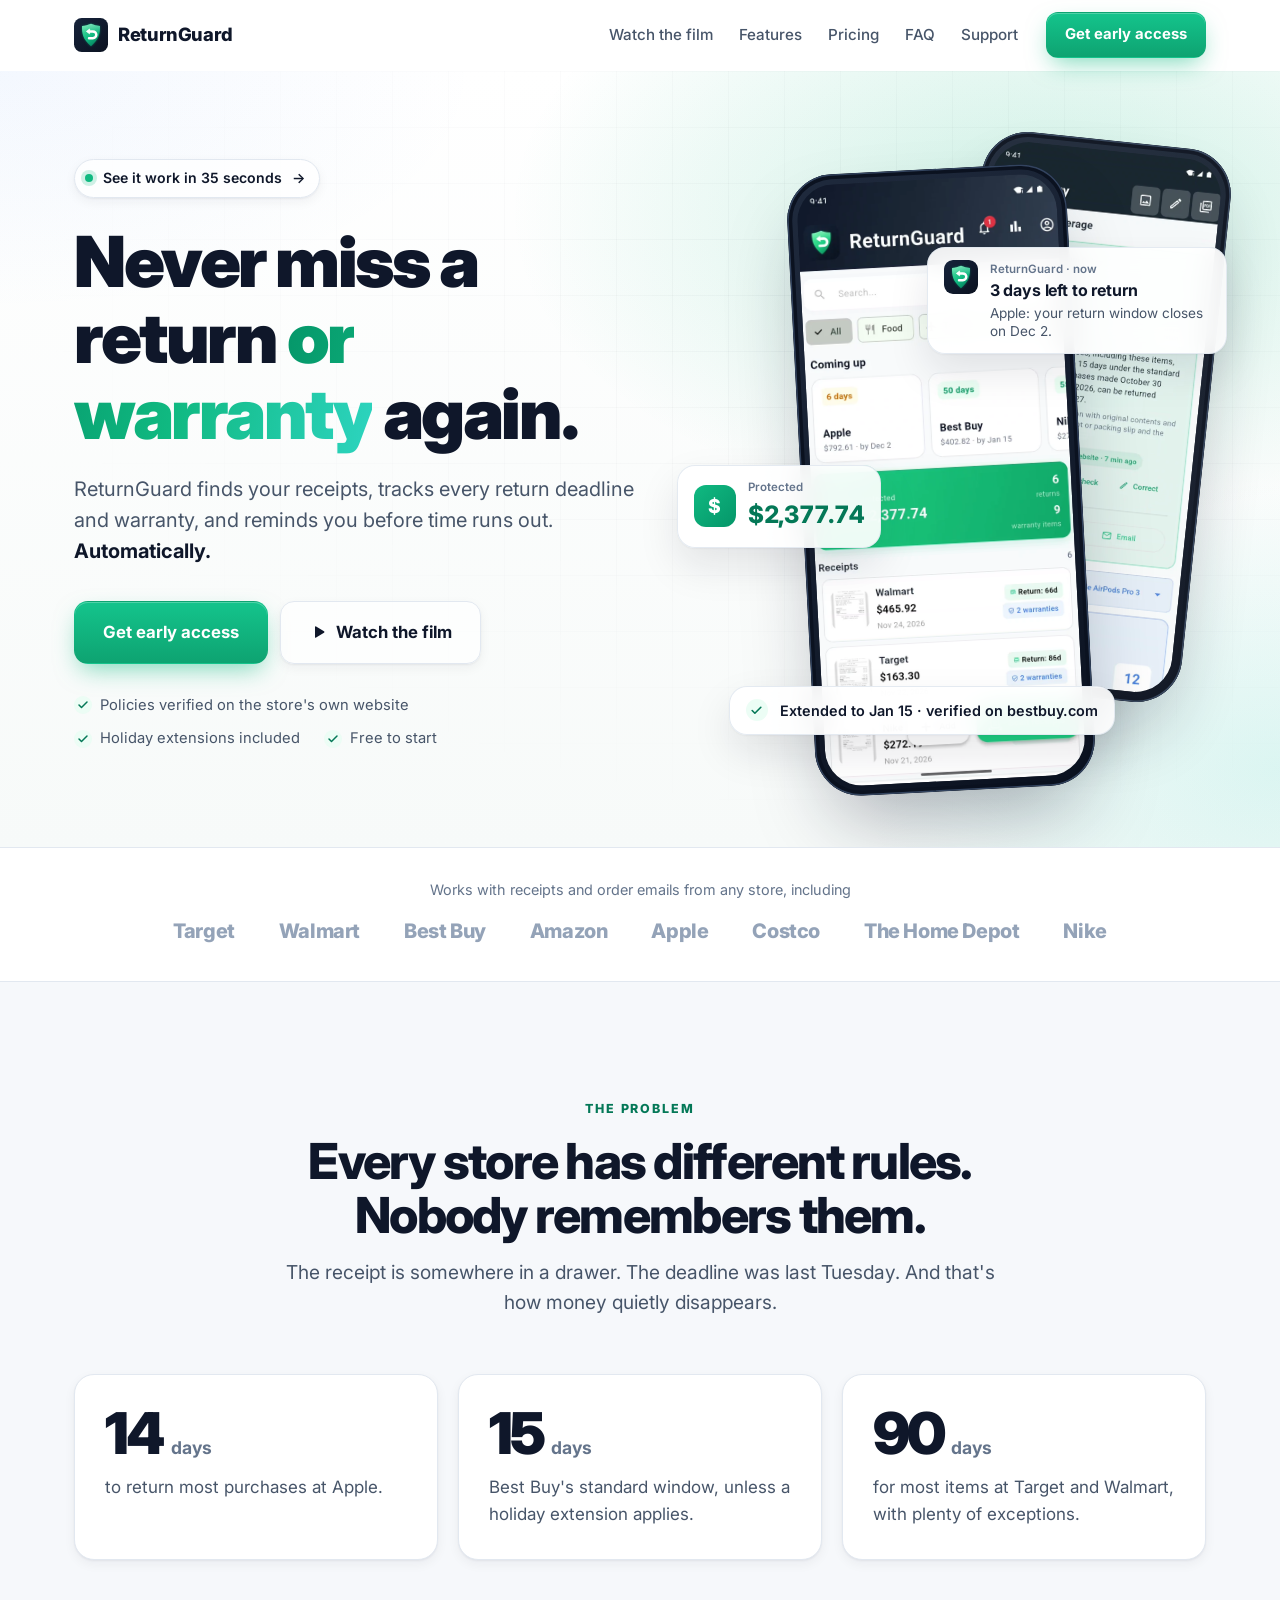
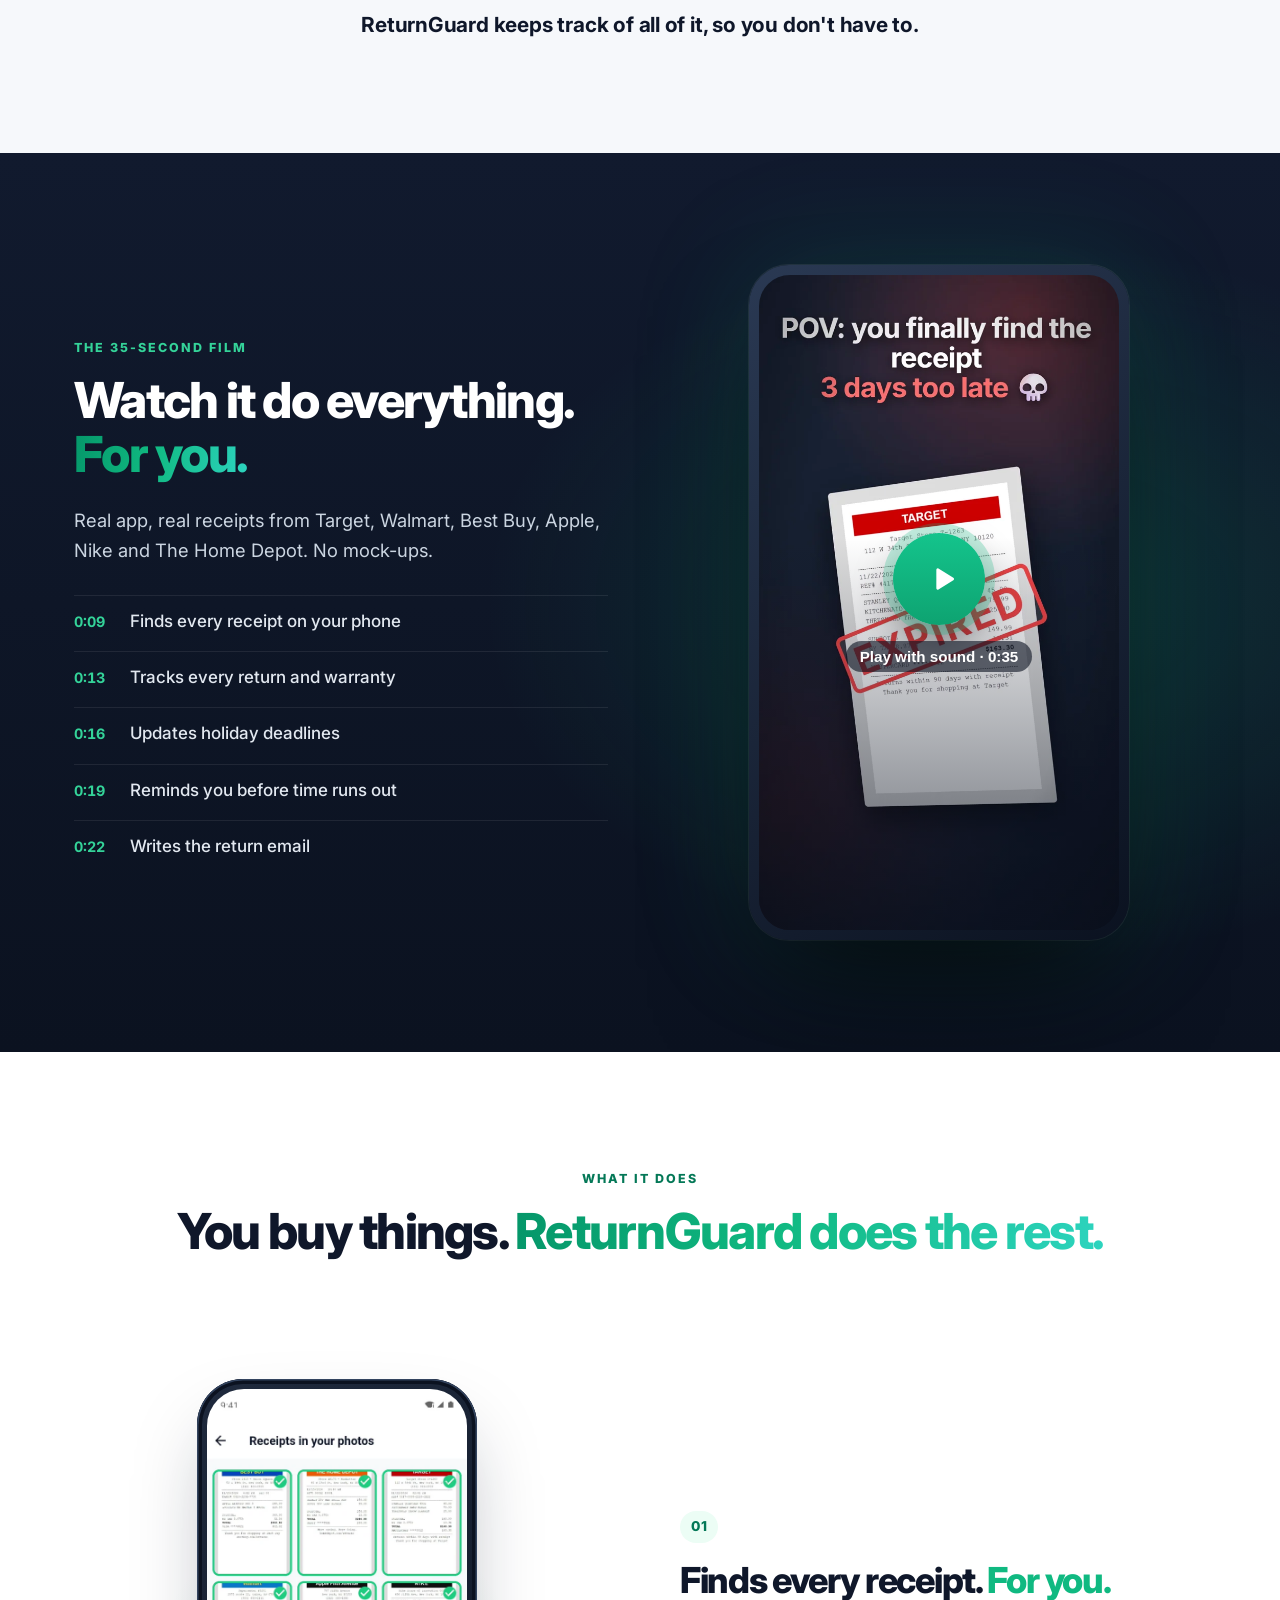
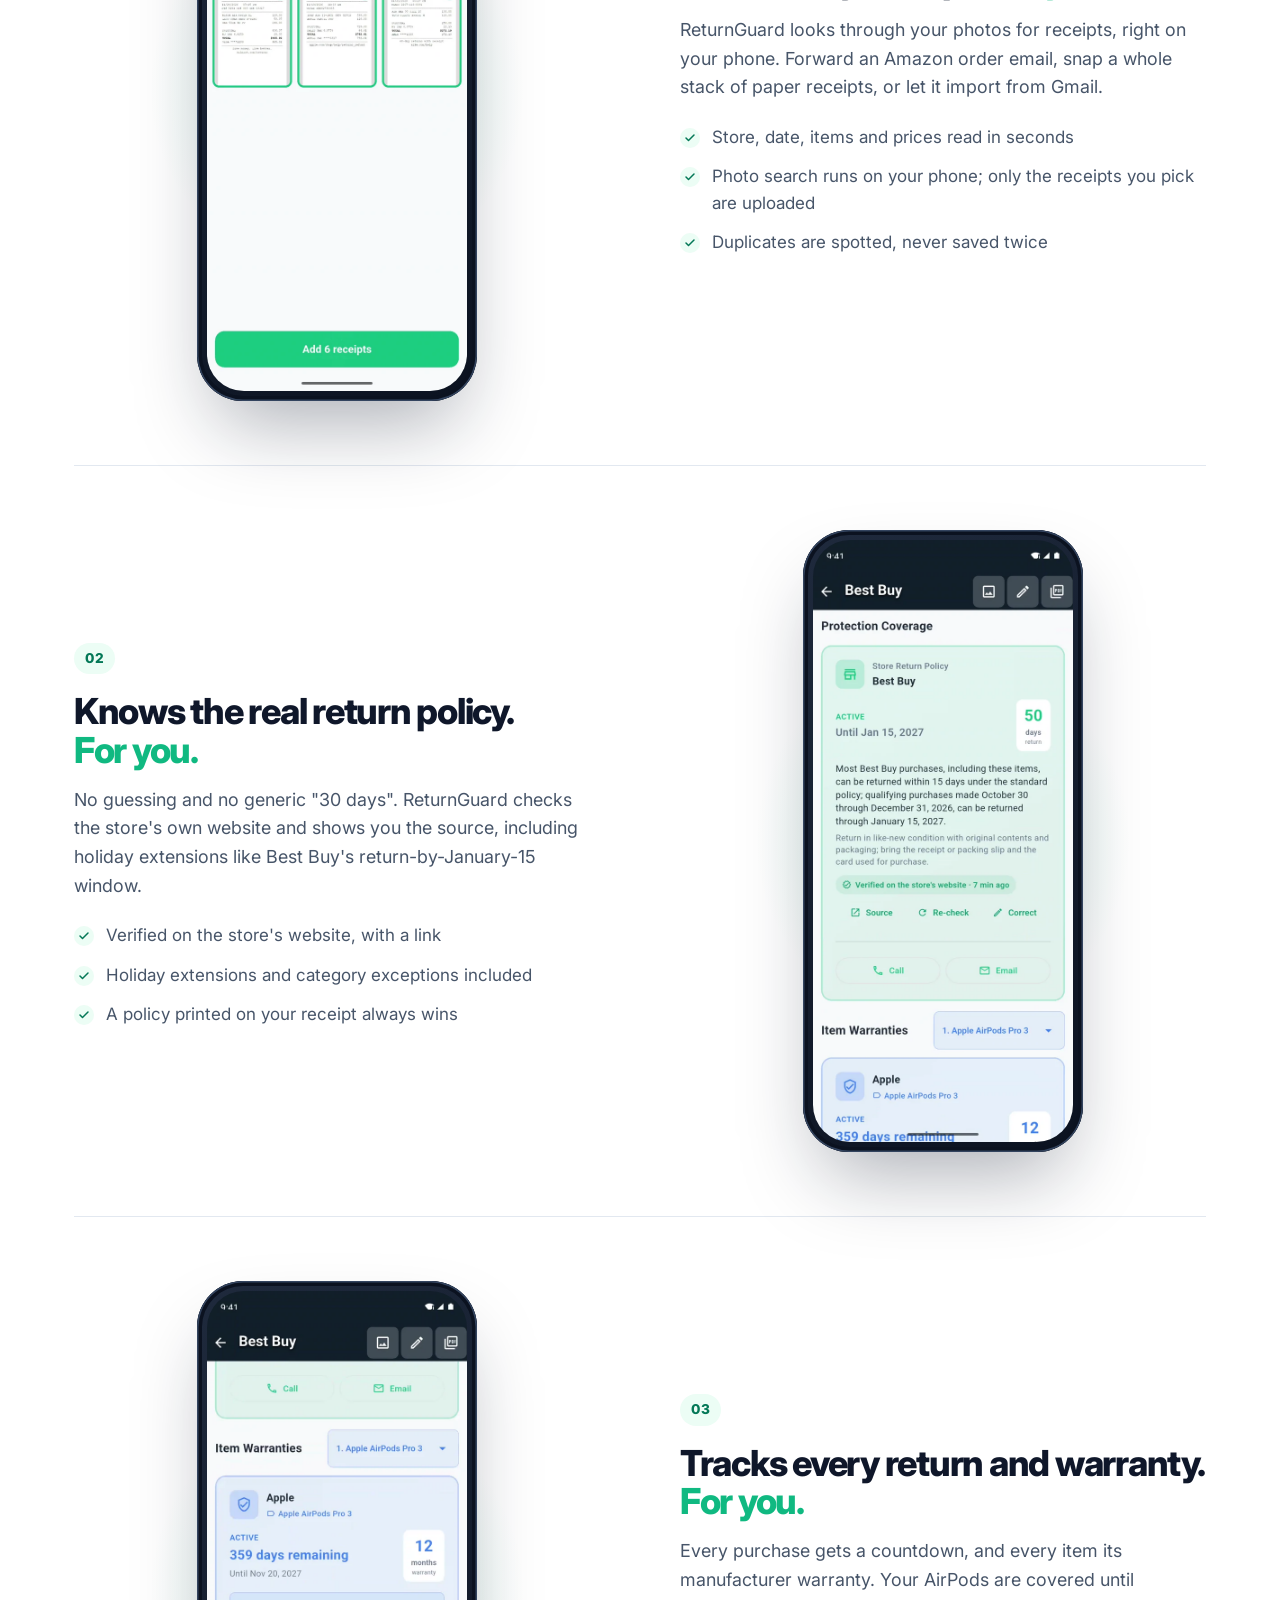
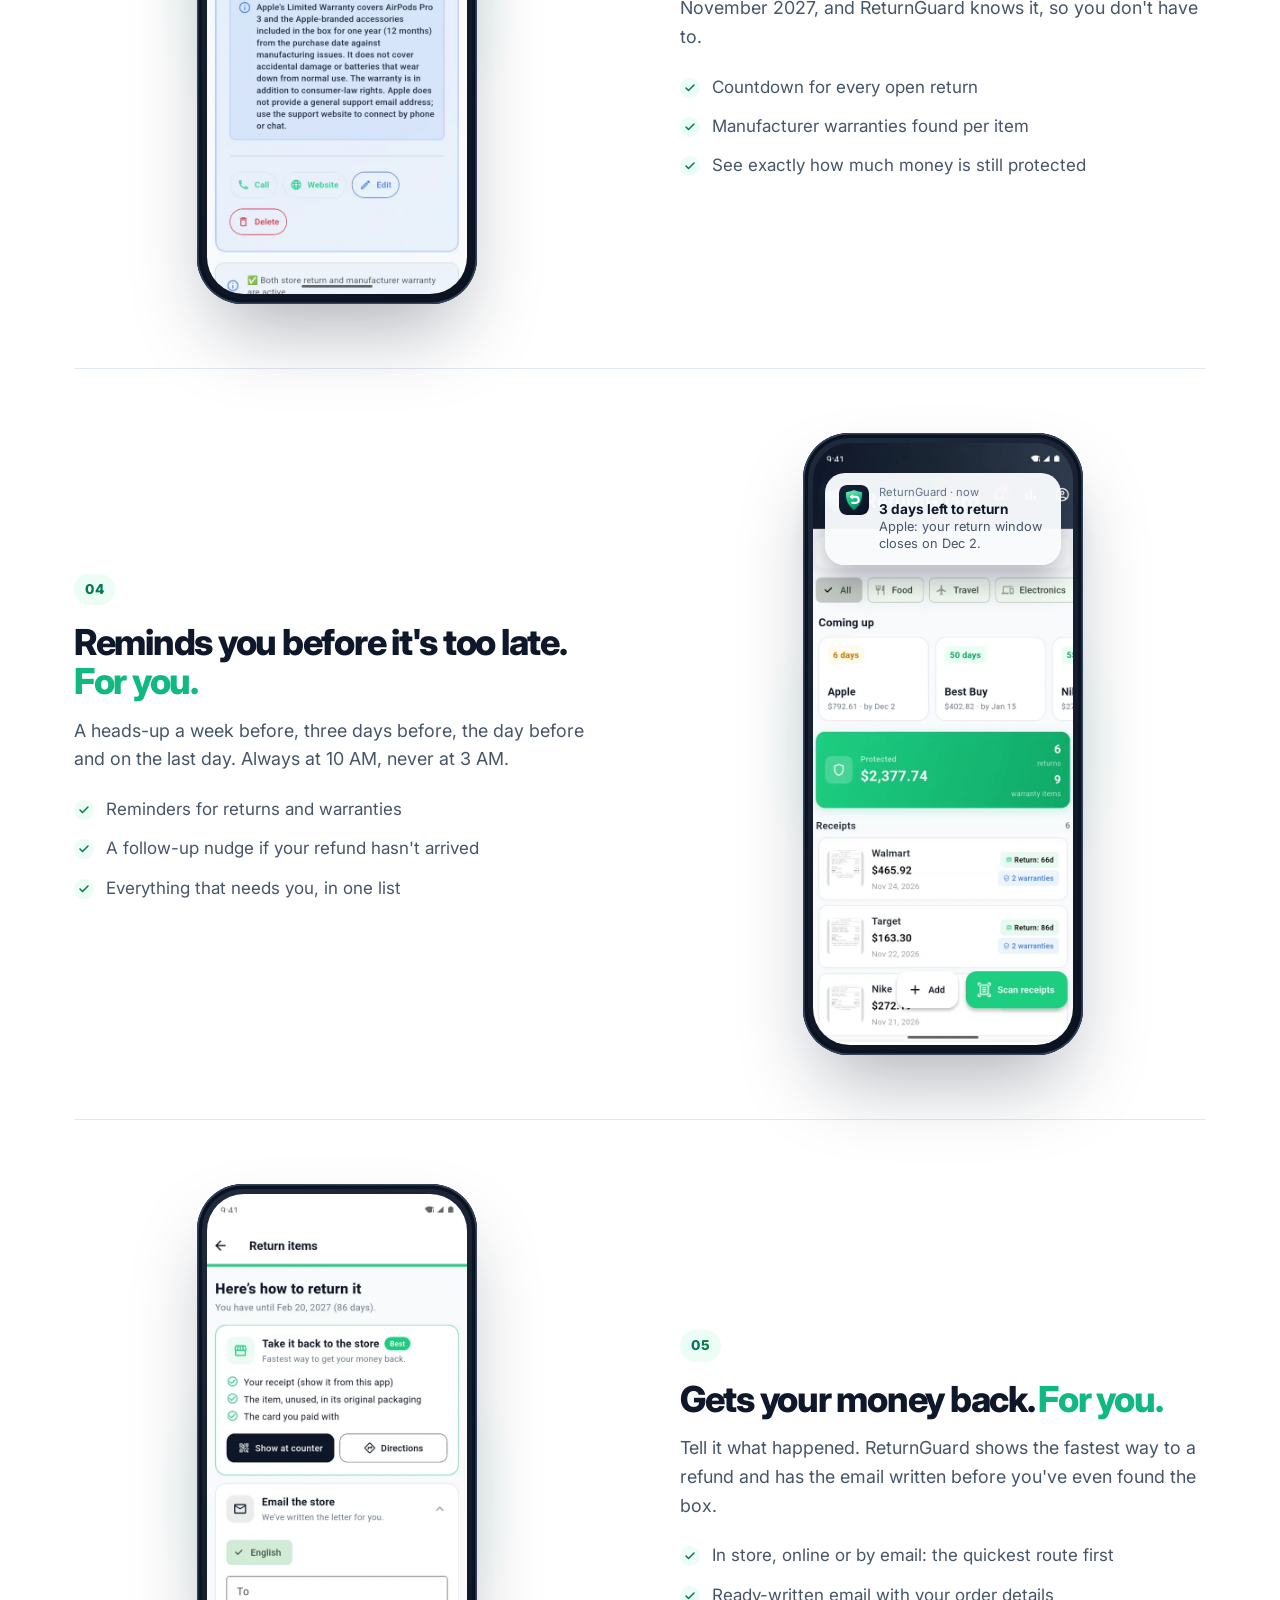
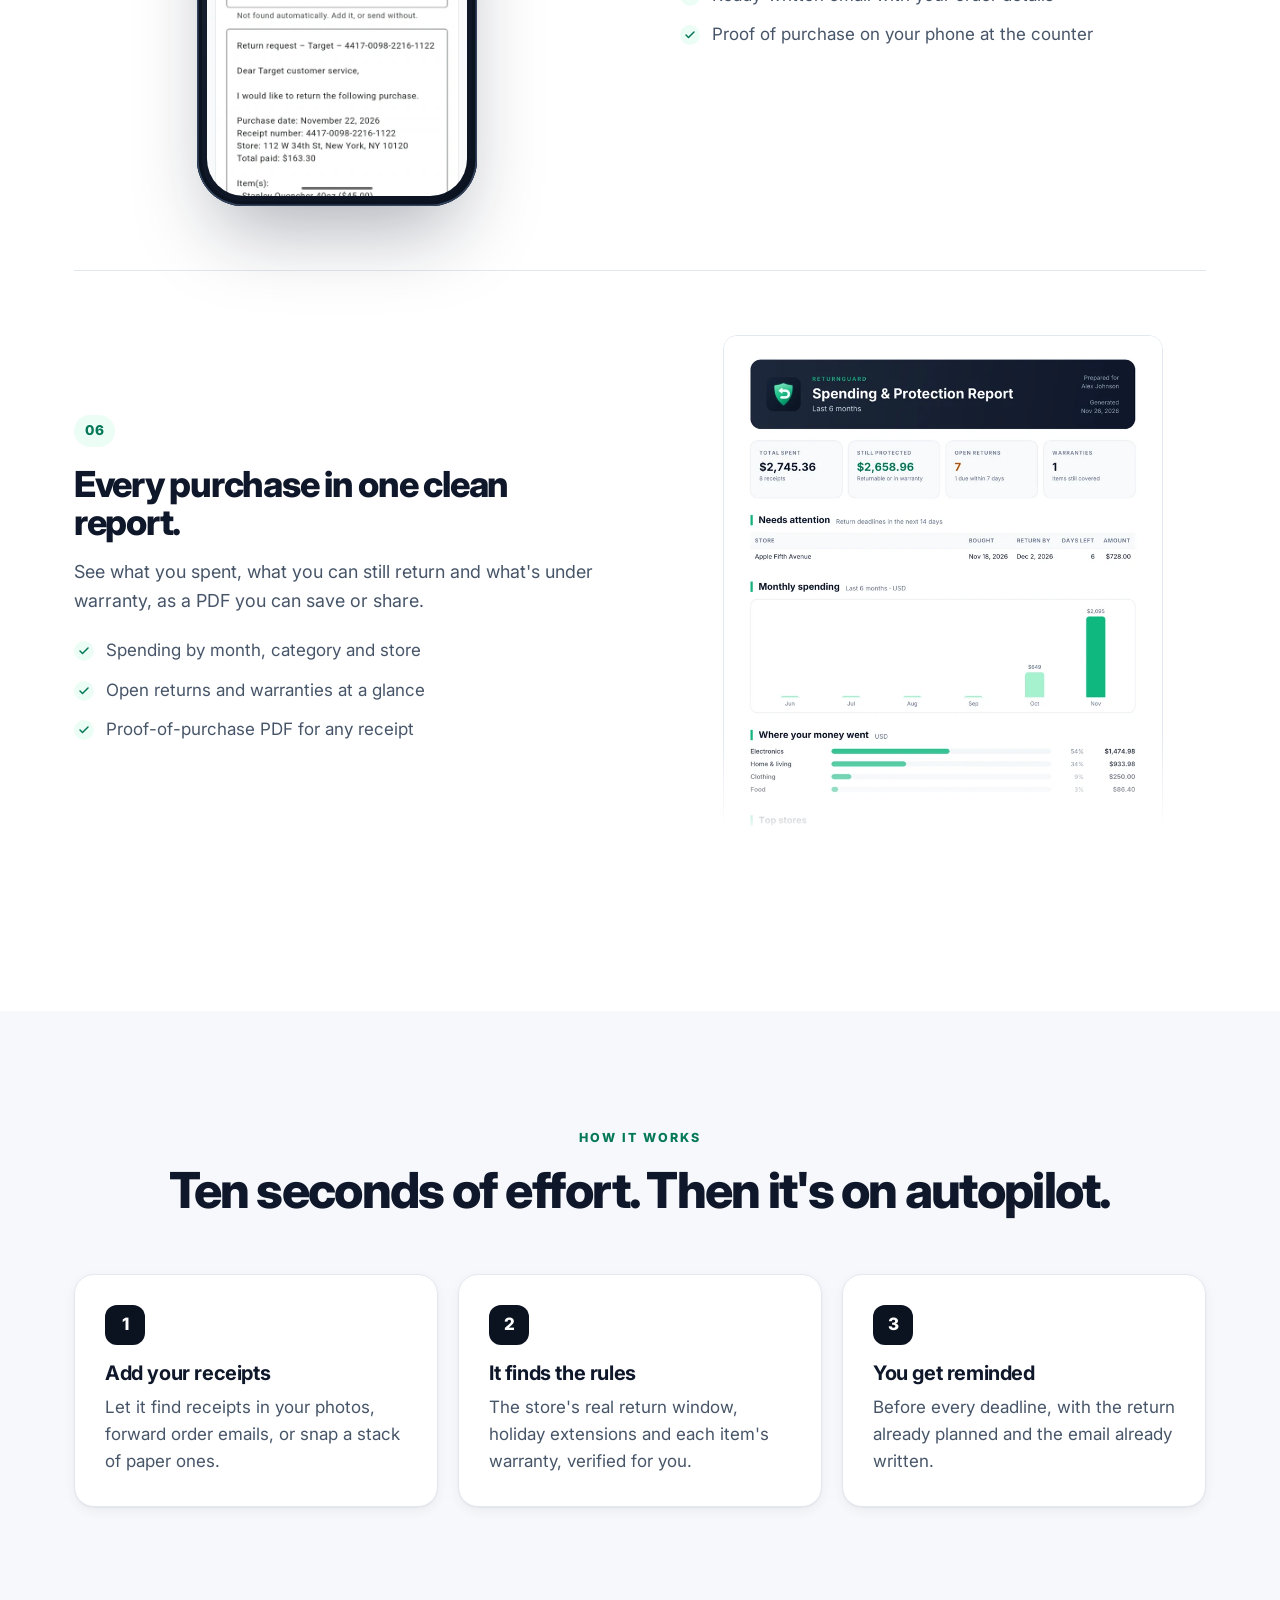
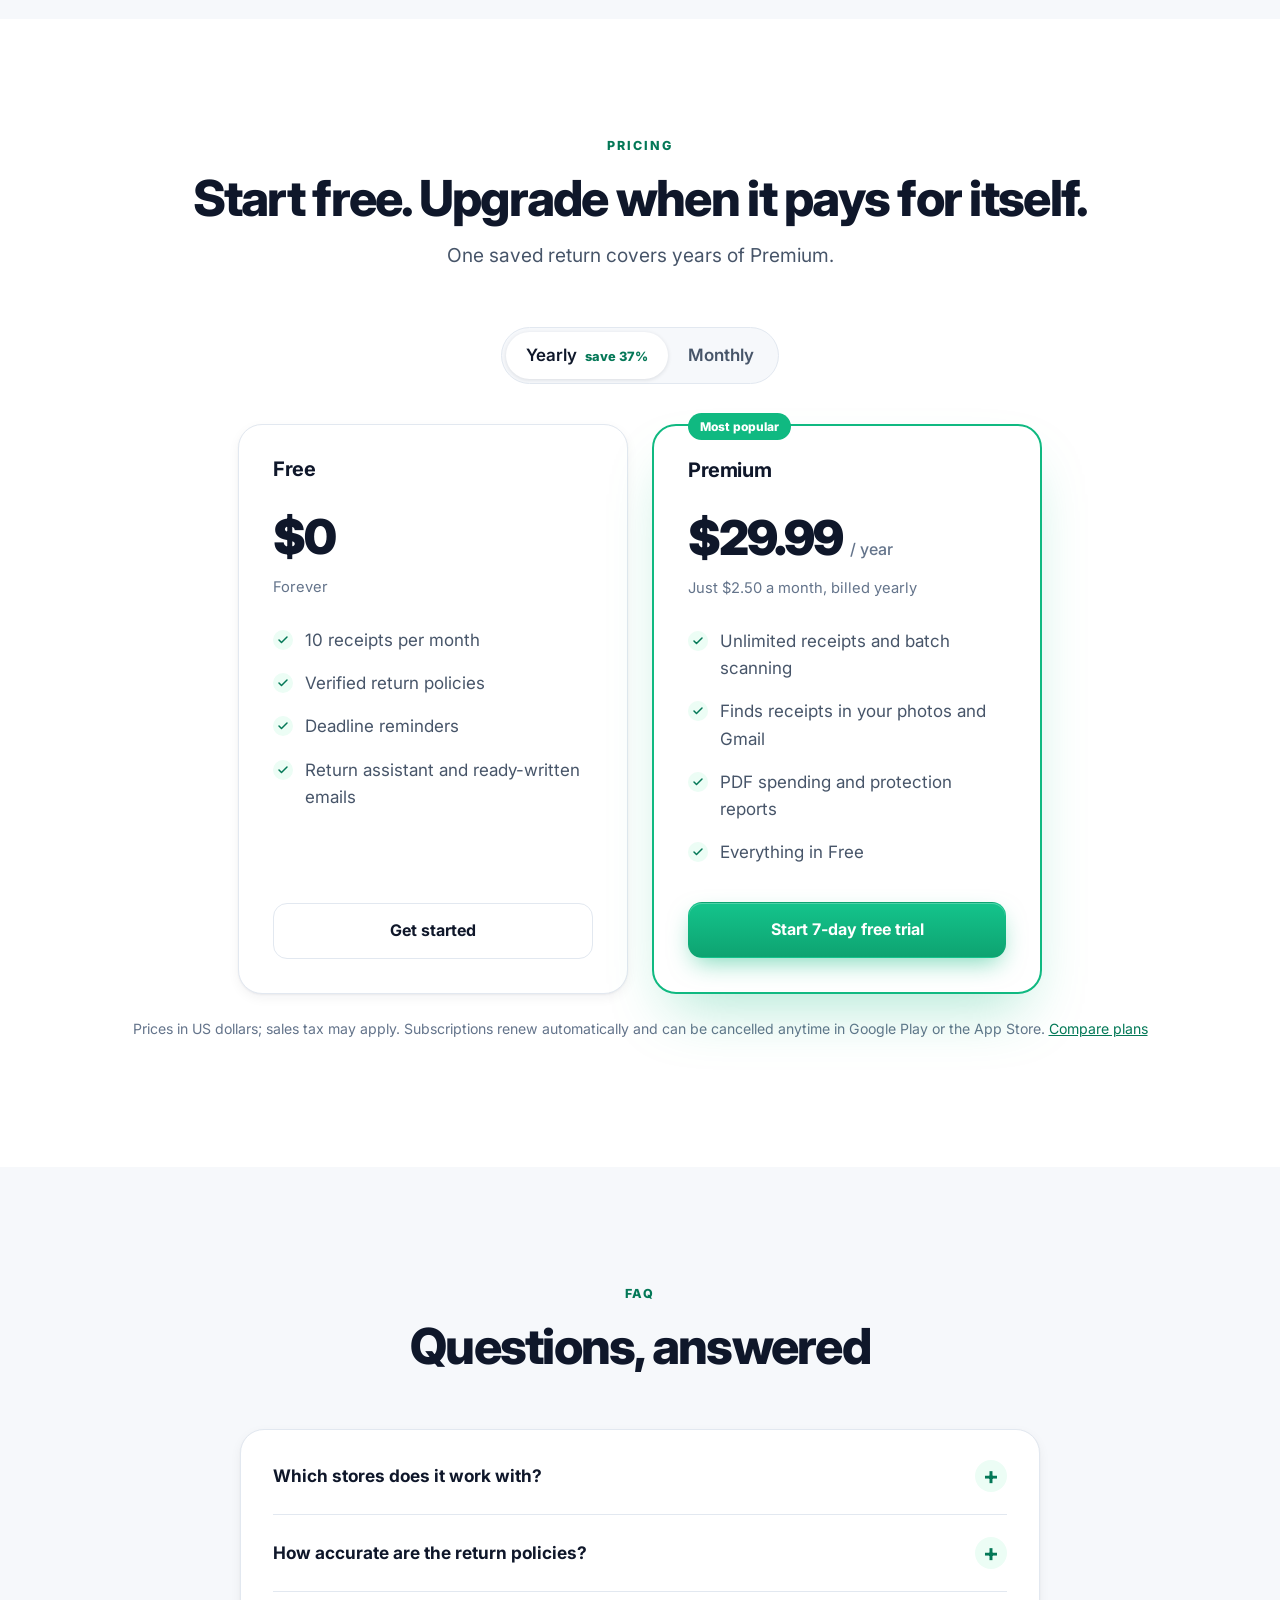
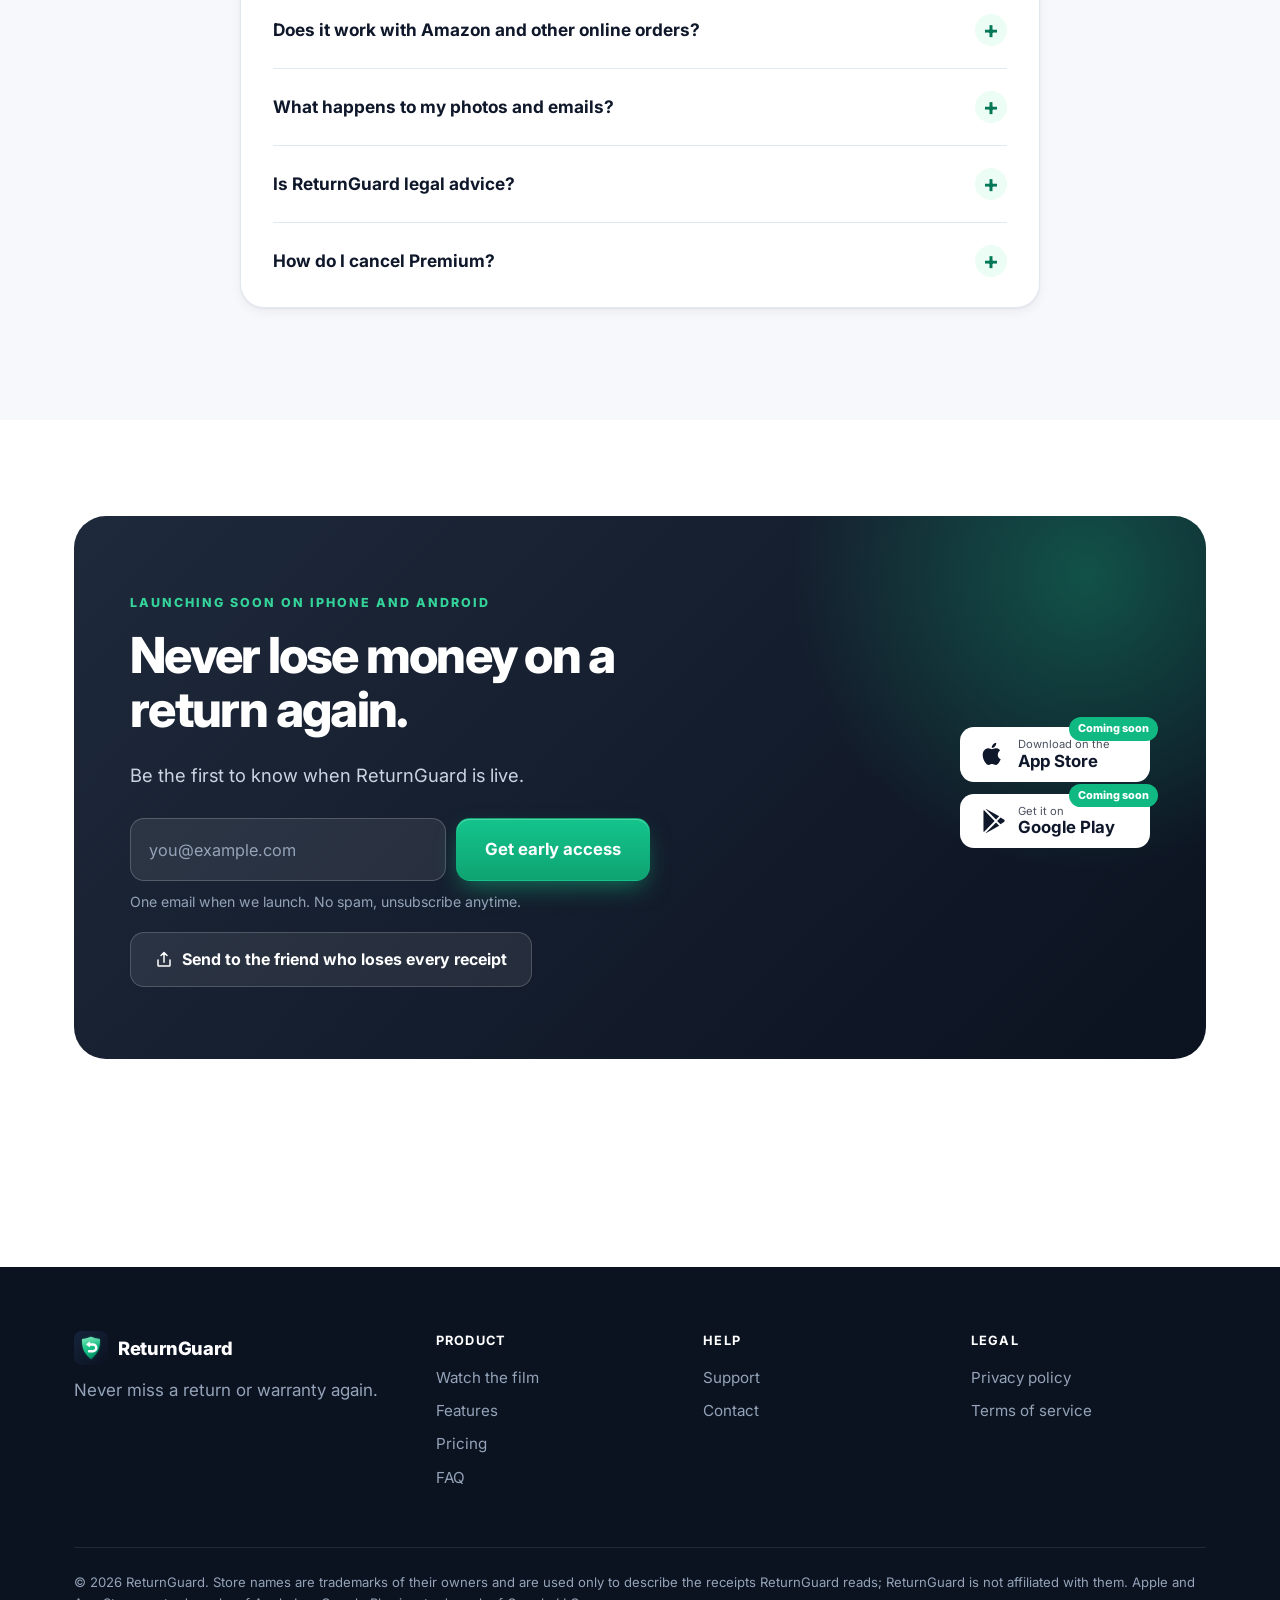
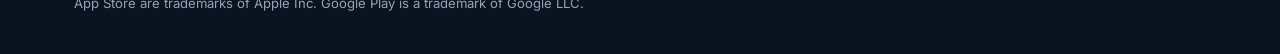
==== commit f8dec6ae: "Email signup form, muted autoplay film preview, analytics hook Co-Authored-By: Claude Opus 5.5 <nore" ====
--- a/index.html
+++ b/index.html
@@ -154,6 +154,10 @@
             <span class="film-play-btn"><svg viewBox="0 0 24 24" width="34" height="34" aria-hidden="true"><path fill="currentColor" d="M8 5.5v13a1 1 0 0 0 1.5.86l10.5-6.5a1 1 0 0 0 0-1.72L9.5 4.64A1 1 0 0 0 8 5.5Z"/></svg></span>
             <span class="film-play-label">Play with sound · 0:35</span>
           </button>
+          <button class="film-unmute" type="button" aria-label="Watch with sound">
+            <svg viewBox="0 0 24 24" width="18" height="18" aria-hidden="true"><path fill="currentColor" d="M3 9v6h4l5 4V5L7 9H3Zm13.5 3A4.5 4.5 0 0 0 14 8v8a4.5 4.5 0 0 0 2.5-4Zm-2.5-9v2a7 7 0 0 1 0 14v2a9 9 0 0 0 0-18Z"/></svg>
+            Tap for sound
+          </button>
         </div>
       </div>
     </div>
@@ -333,10 +337,15 @@
         <div>
           <span class="eyebrow eyebrow-light">Launching soon on iPhone and Android</span>
           <h2>Never lose money on a return again.</h2>
-          <p>Be the first to know when ReturnGuard is live. One email, no spam.</p>
-          <div class="hero-actions">
-            <a class="btn btn-primary btn-lg" href="mailto:o.snijders.os@gmail.com?subject=ReturnGuard%20early%20access&amp;body=Please%20let%20me%20know%20when%20ReturnGuard%20launches.">Get early access</a>
-            <button class="btn btn-glass-dark btn-lg" type="button" data-share>
+          <p>Be the first to know when ReturnGuard is live.</p>
+          <form class="signup" data-signup novalidate>
+            <label class="sr-only" for="signup-email">Email address</label>
+            <input id="signup-email" name="email" type="email" required autocomplete="email" placeholder="you@example.com">
+            <button class="btn btn-primary btn-lg" type="submit">Get early access</button>
+          </form>
+          <p class="signup-note" data-signup-note>One email when we launch. No spam, unsubscribe anytime.</p>
+          <div class="hero-actions" style="margin-top:18px">
+            <button class="btn btn-glass-dark" type="button" data-share>
               <svg viewBox="0 0 24 24" width="18" height="18" aria-hidden="true"><path fill="none" stroke="currentColor" stroke-width="2" stroke-linecap="round" stroke-linejoin="round" d="M4 12v7a1 1 0 0 0 1 1h14a1 1 0 0 0 1-1v-7M16 6l-4-4-4 4M12 2v13"/></svg>
               Send to the friend who loses every receipt
             </button>
--- a/styles.css
+++ b/styles.css
@@ -312,6 +312,24 @@
 .cta-band .store-badge { background: #fff; color: var(--ink); }
 .cta-band .store-badge svg path { fill: var(--ink); }
 
+/* Signup */
+.sr-only { position: absolute; width: 1px; height: 1px; overflow: hidden; clip: rect(0 0 0 0); }
+.signup { display: flex; gap: 10px; max-width: 520px; flex-wrap: wrap; }
+.signup input { flex: 1 1 240px; min-width: 0; padding: 16px 18px; border-radius: 14px; border: 1px solid rgba(255,255,255,.2); background: rgba(255,255,255,.08); color: #fff; font: inherit; font-size: 1.02rem; }
+.signup input::placeholder { color: #94a3b8; }
+.signup input:focus { outline: none; border-color: var(--green-2); box-shadow: 0 0 0 4px rgba(52,211,153,.25); }
+.signup-note { font-size: .88rem !important; color: #94a3b8 !important; margin: 10px 0 0 !important; }
+.signup-note.ok { color: var(--green-2) !important; font-weight: 700; }
+.signup-note.err { color: #fca5a5 !important; }
+.film-unmute {
+  position: absolute; left: 50%; bottom: 28px; transform: translateX(-50%); display: none; align-items: center; gap: 8px;
+  padding: 10px 16px; border-radius: 999px; border: 0; cursor: pointer; font: inherit; font-weight: 700; font-size: .92rem;
+  color: #fff; background: rgba(11,18,32,.72); backdrop-filter: blur(8px); -webkit-backdrop-filter: blur(8px);
+}
+.film-frame.preview .film-play { opacity: 0; pointer-events: none; }
+.film-frame.preview .film-unmute { display: inline-flex; animation: pulse-pill 2.4s ease-in-out infinite; }
+@keyframes pulse-pill { 50% { box-shadow: 0 0 0 8px rgba(16,185,129,.25); } }
+
 /* Docs (legal / support) */
 .doc { max-width: 780px; margin: 0 auto; padding: 72px 24px 104px; }
 .doc h1 { font-size: 2.6rem; }
@@ -367,6 +385,7 @@
   .plans { grid-template-columns: 1fr; }
   .cta-band { grid-template-columns: 1fr; padding: 52px 28px; text-align: center; }
   .cta-band .hero-actions { justify-content: center; }
+  .cta-band .signup { margin: 0 auto; }
   .cta-band .store-badges { flex-direction: row; justify-content: center; align-items: center; }
   footer .container { grid-template-columns: 1fr 1fr; }
   .nav-links { display: none; position: absolute; top: 70px; left: 0; right: 0; background: #fff; flex-direction: column; padding: 18px 24px 24px; border-bottom: 1px solid var(--line); gap: 16px; box-shadow: var(--shadow); }
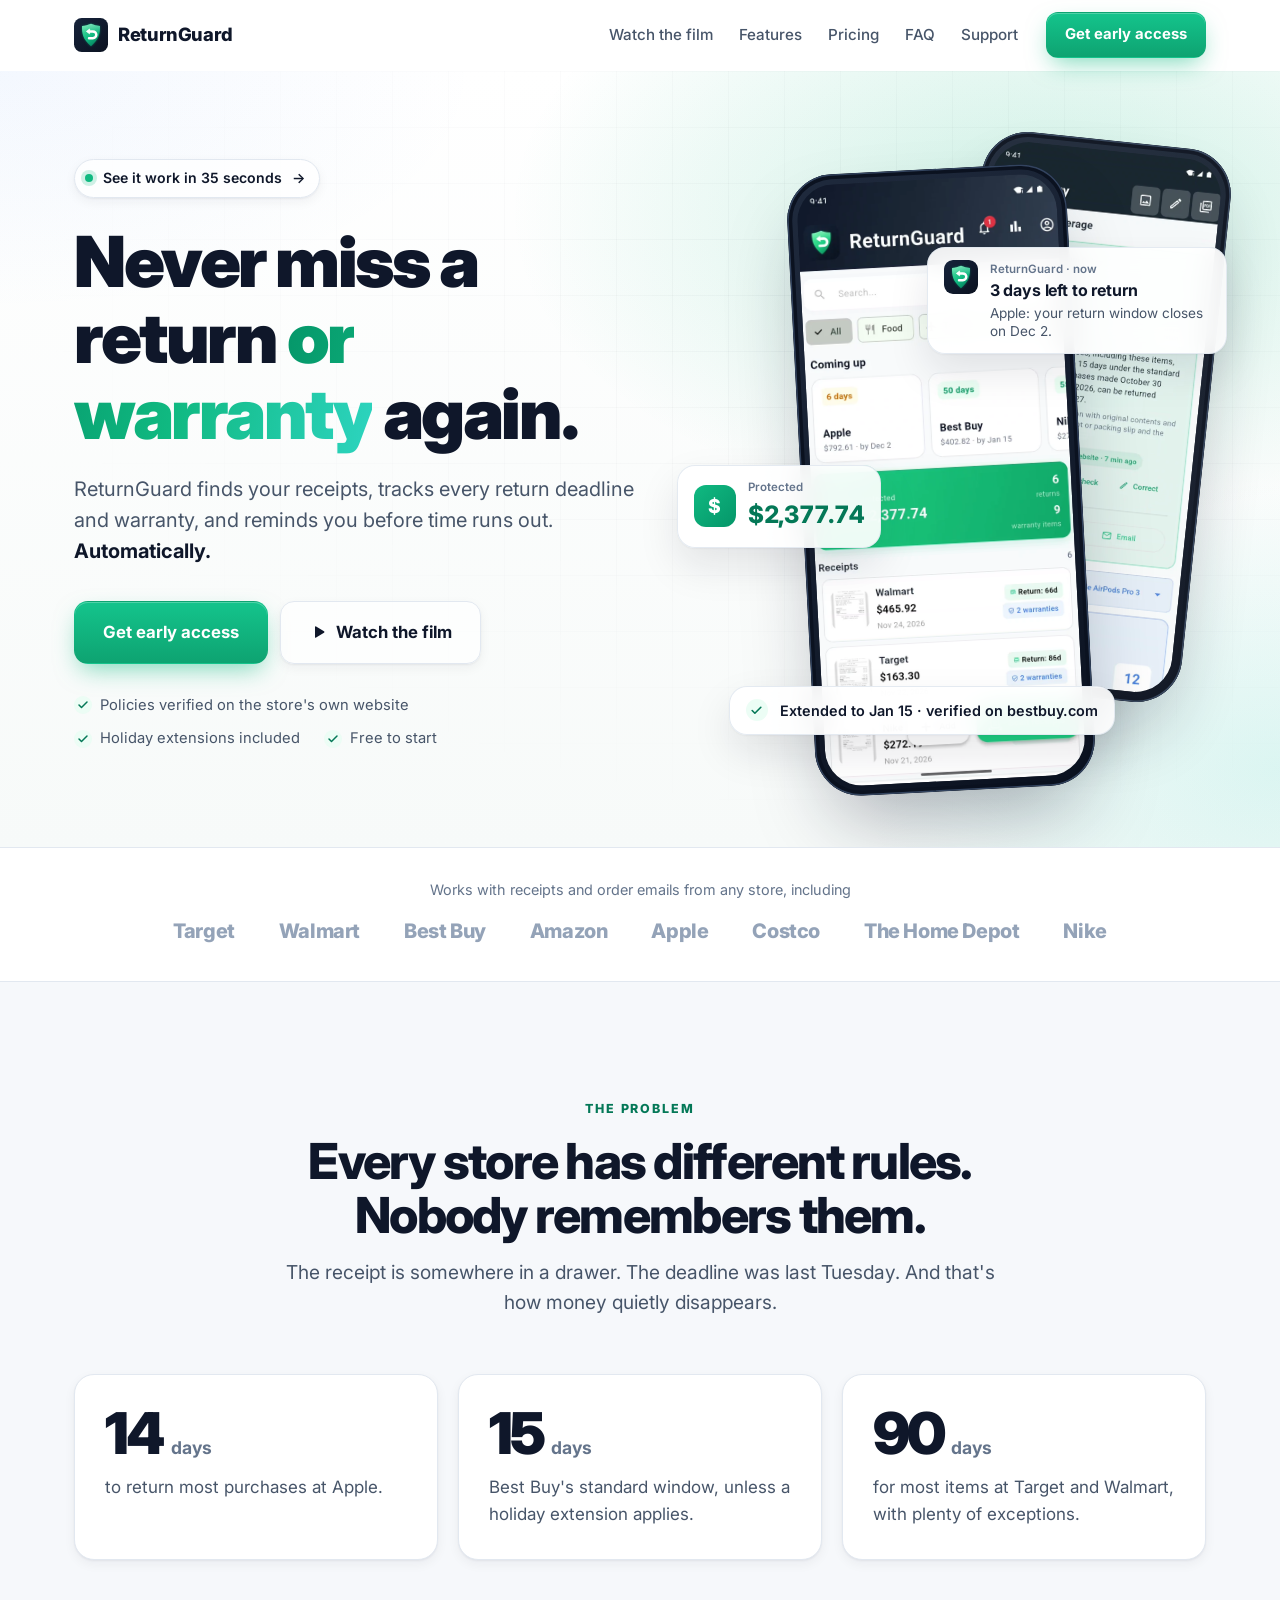
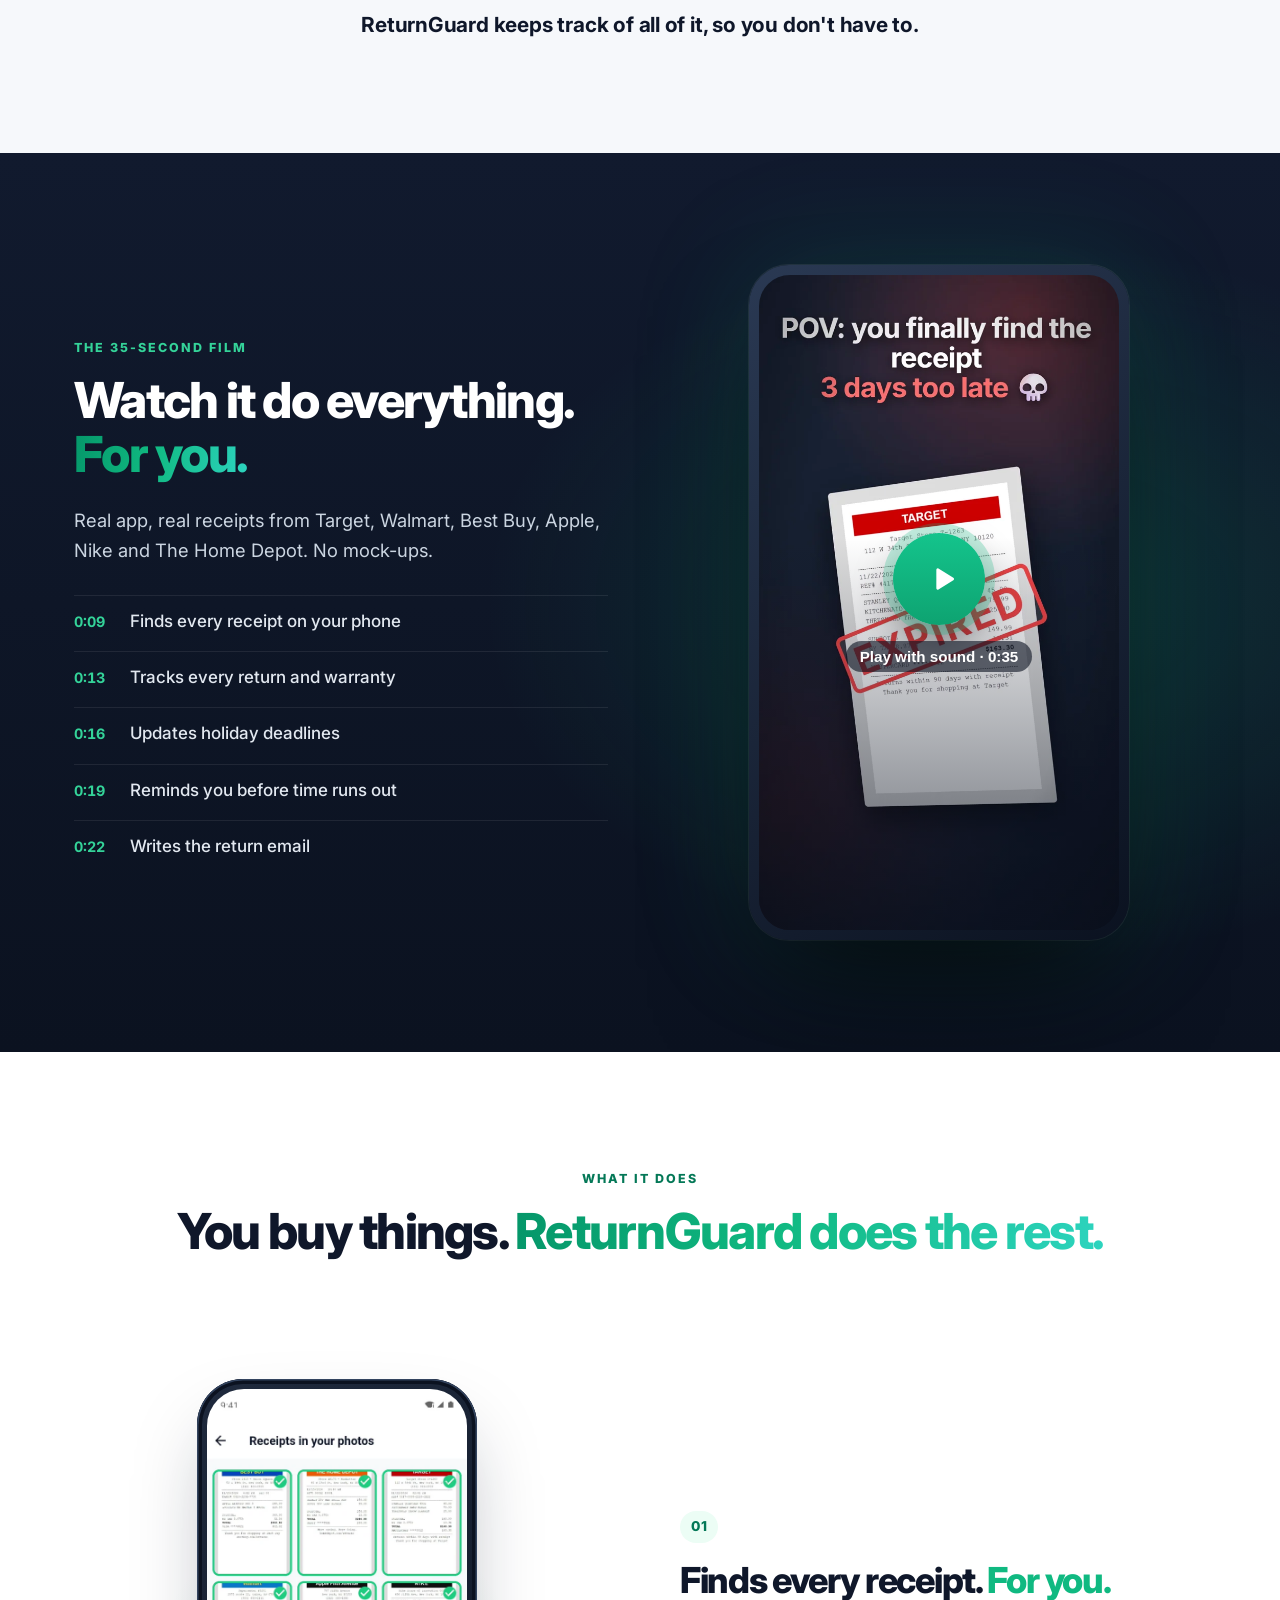
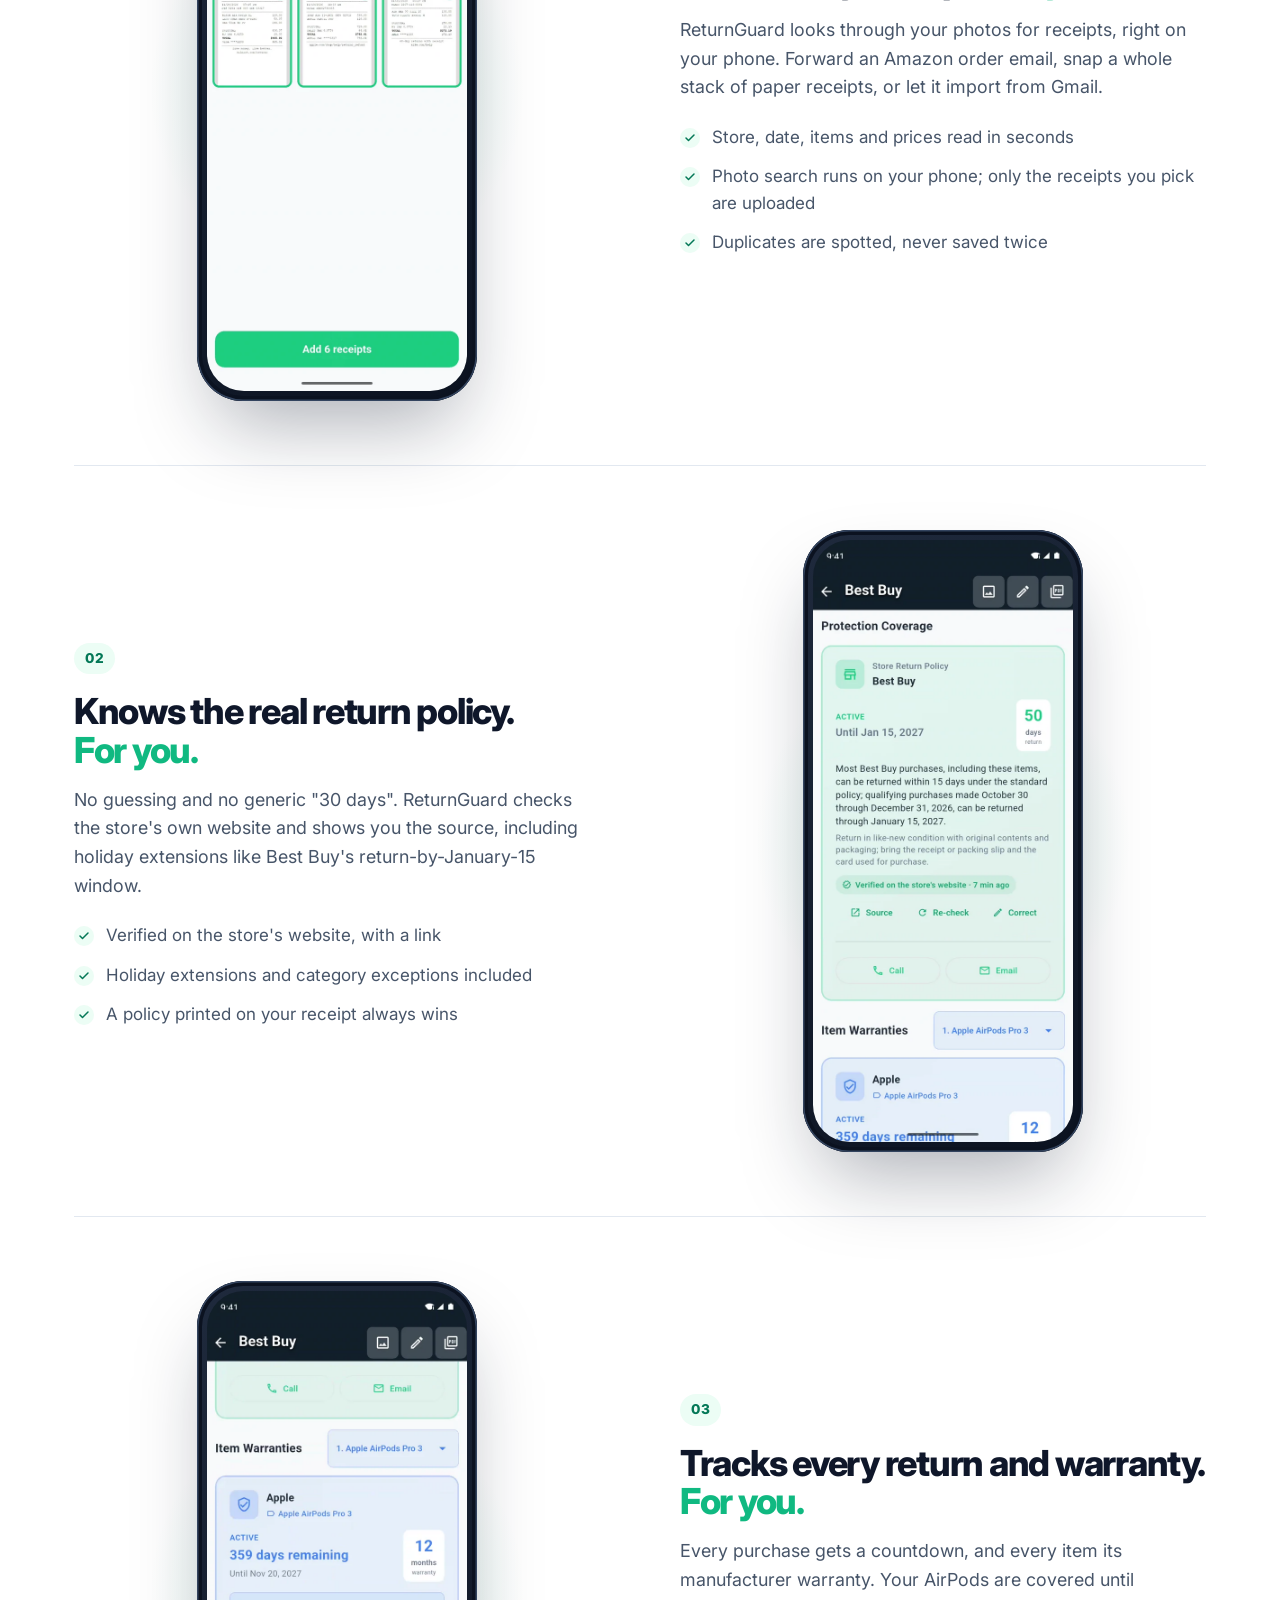
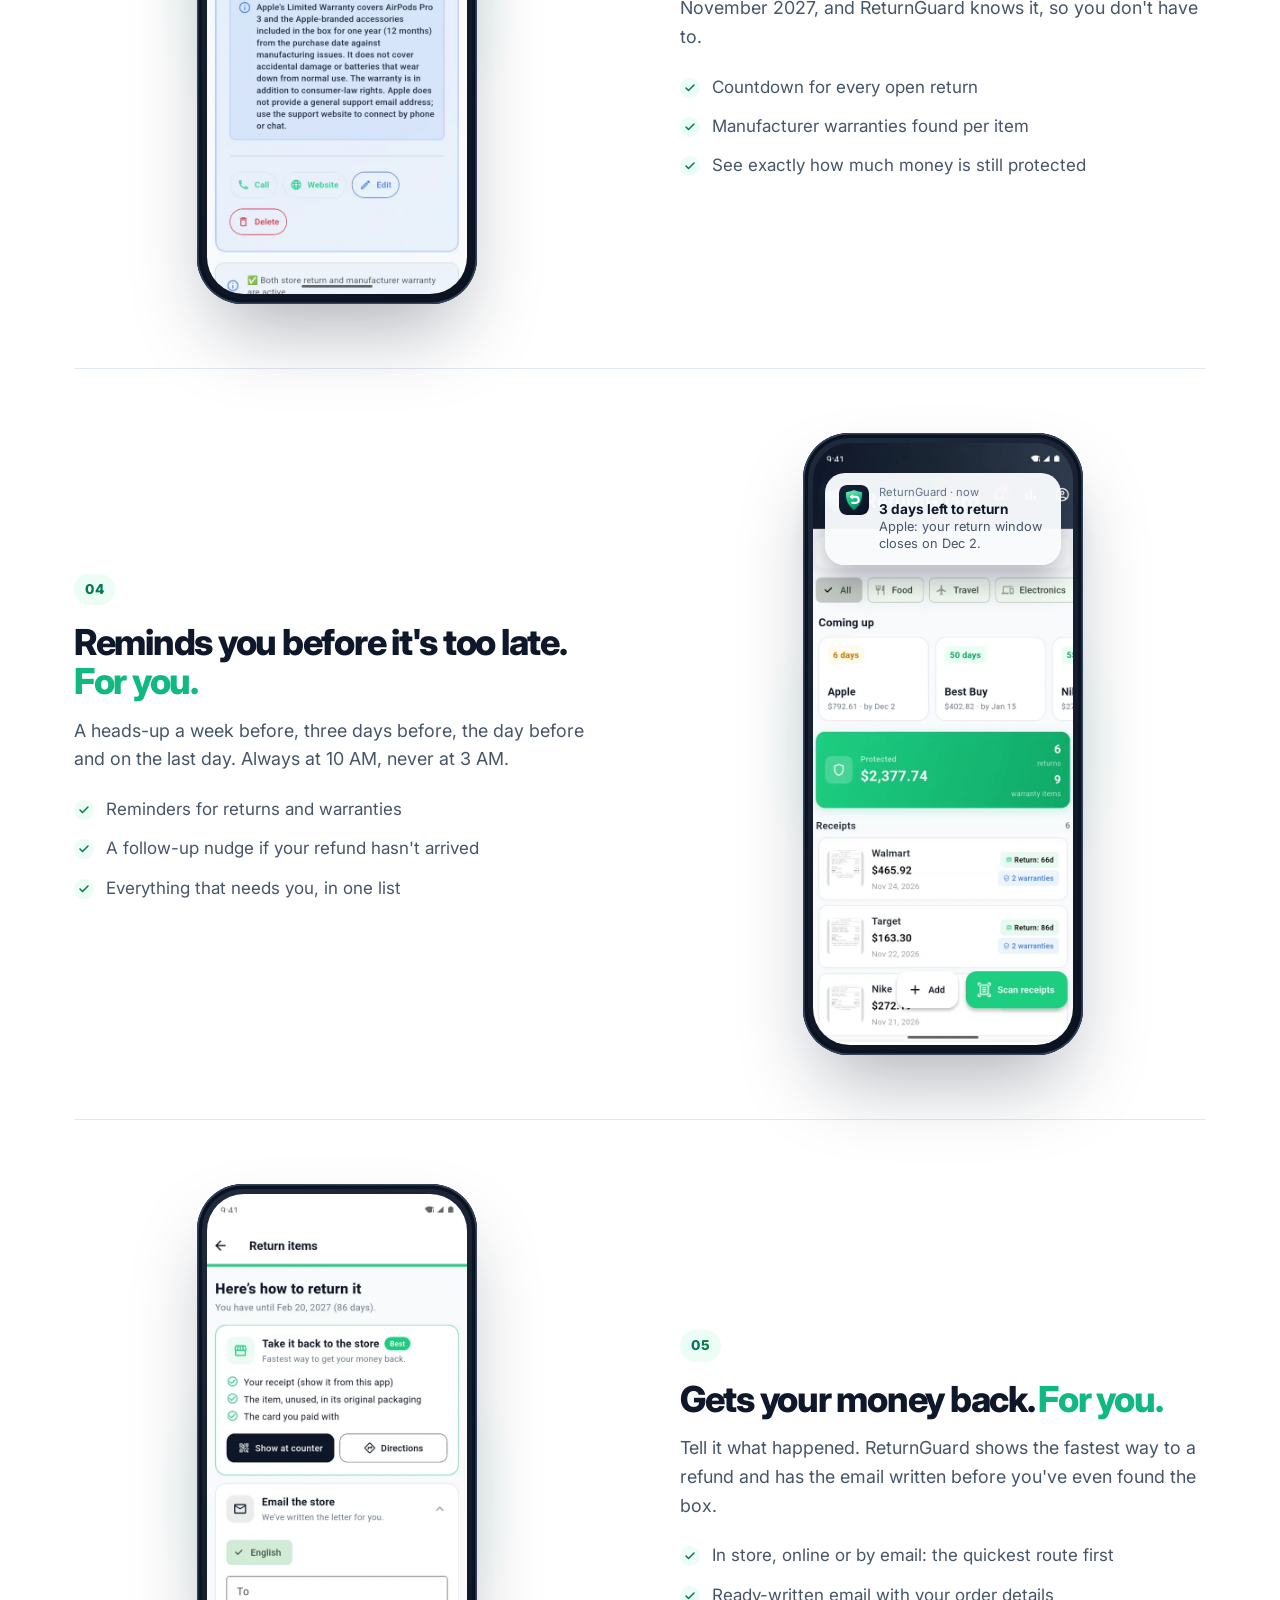
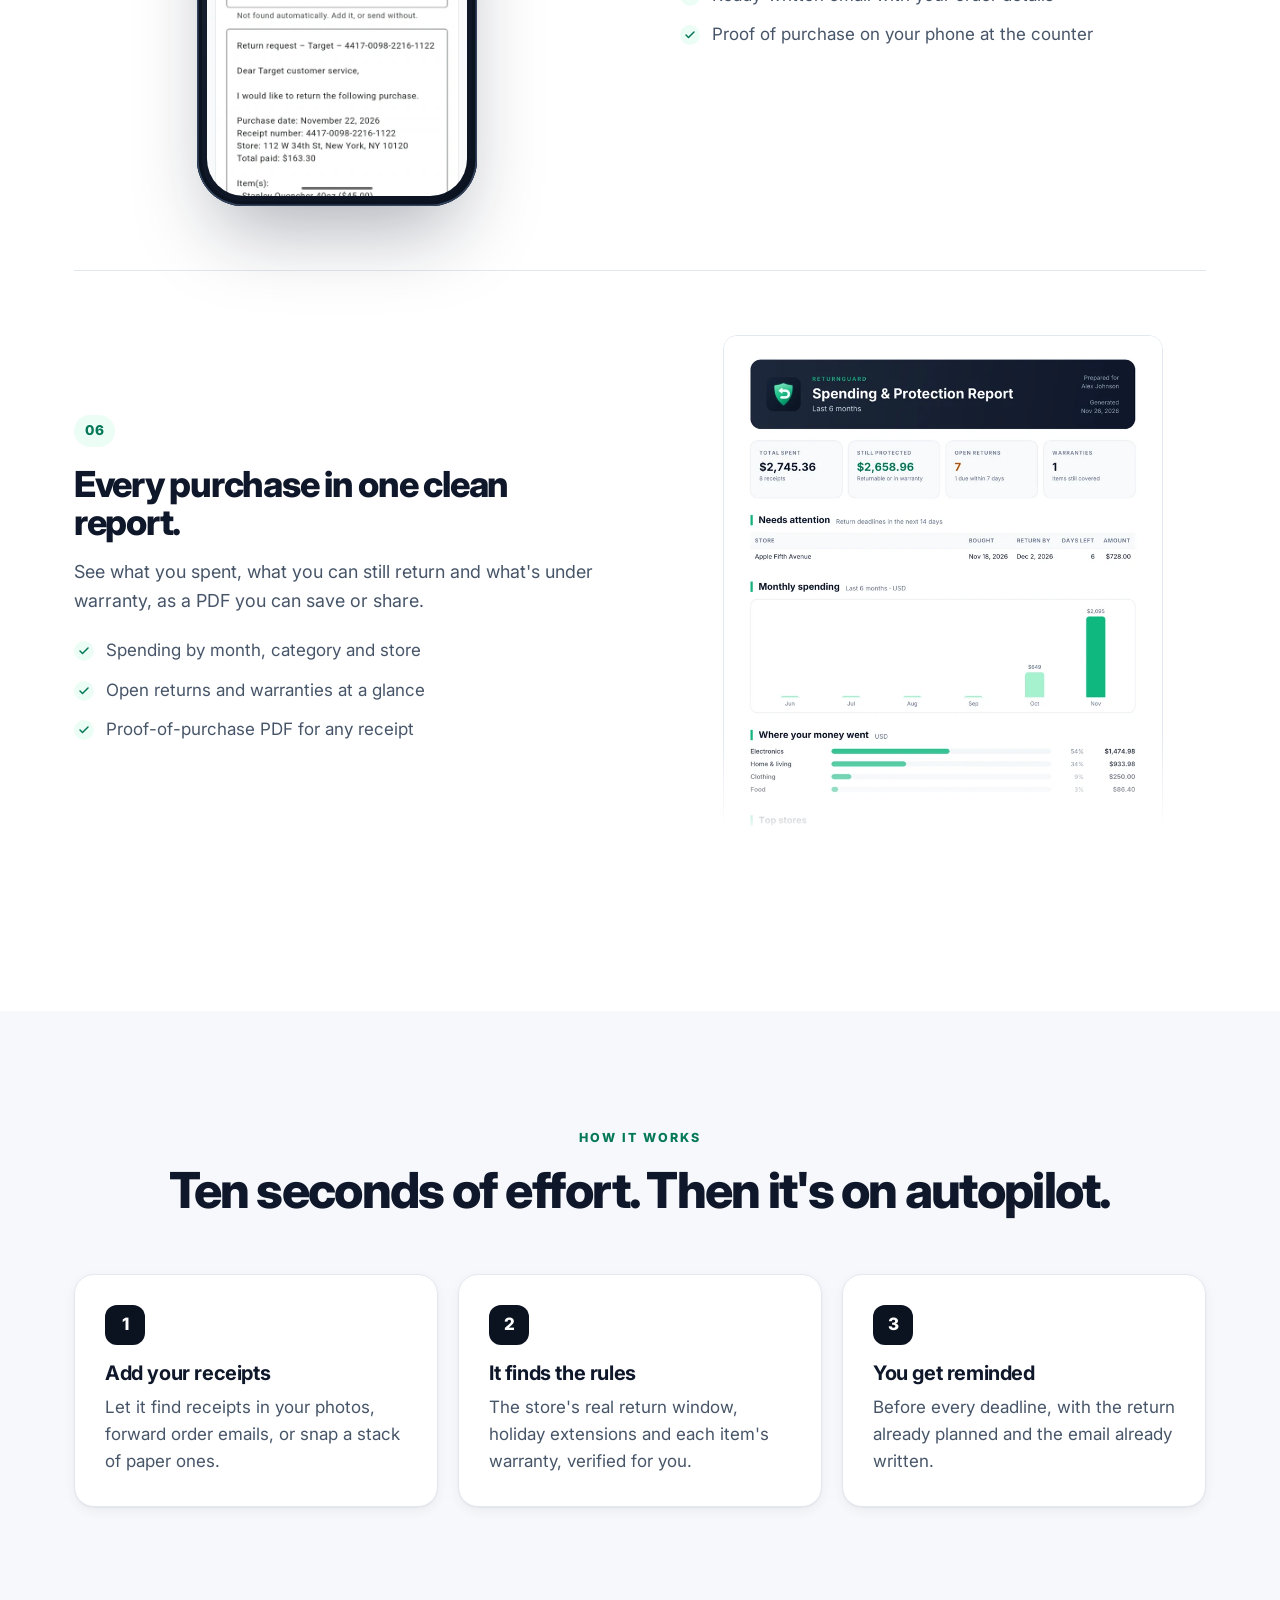
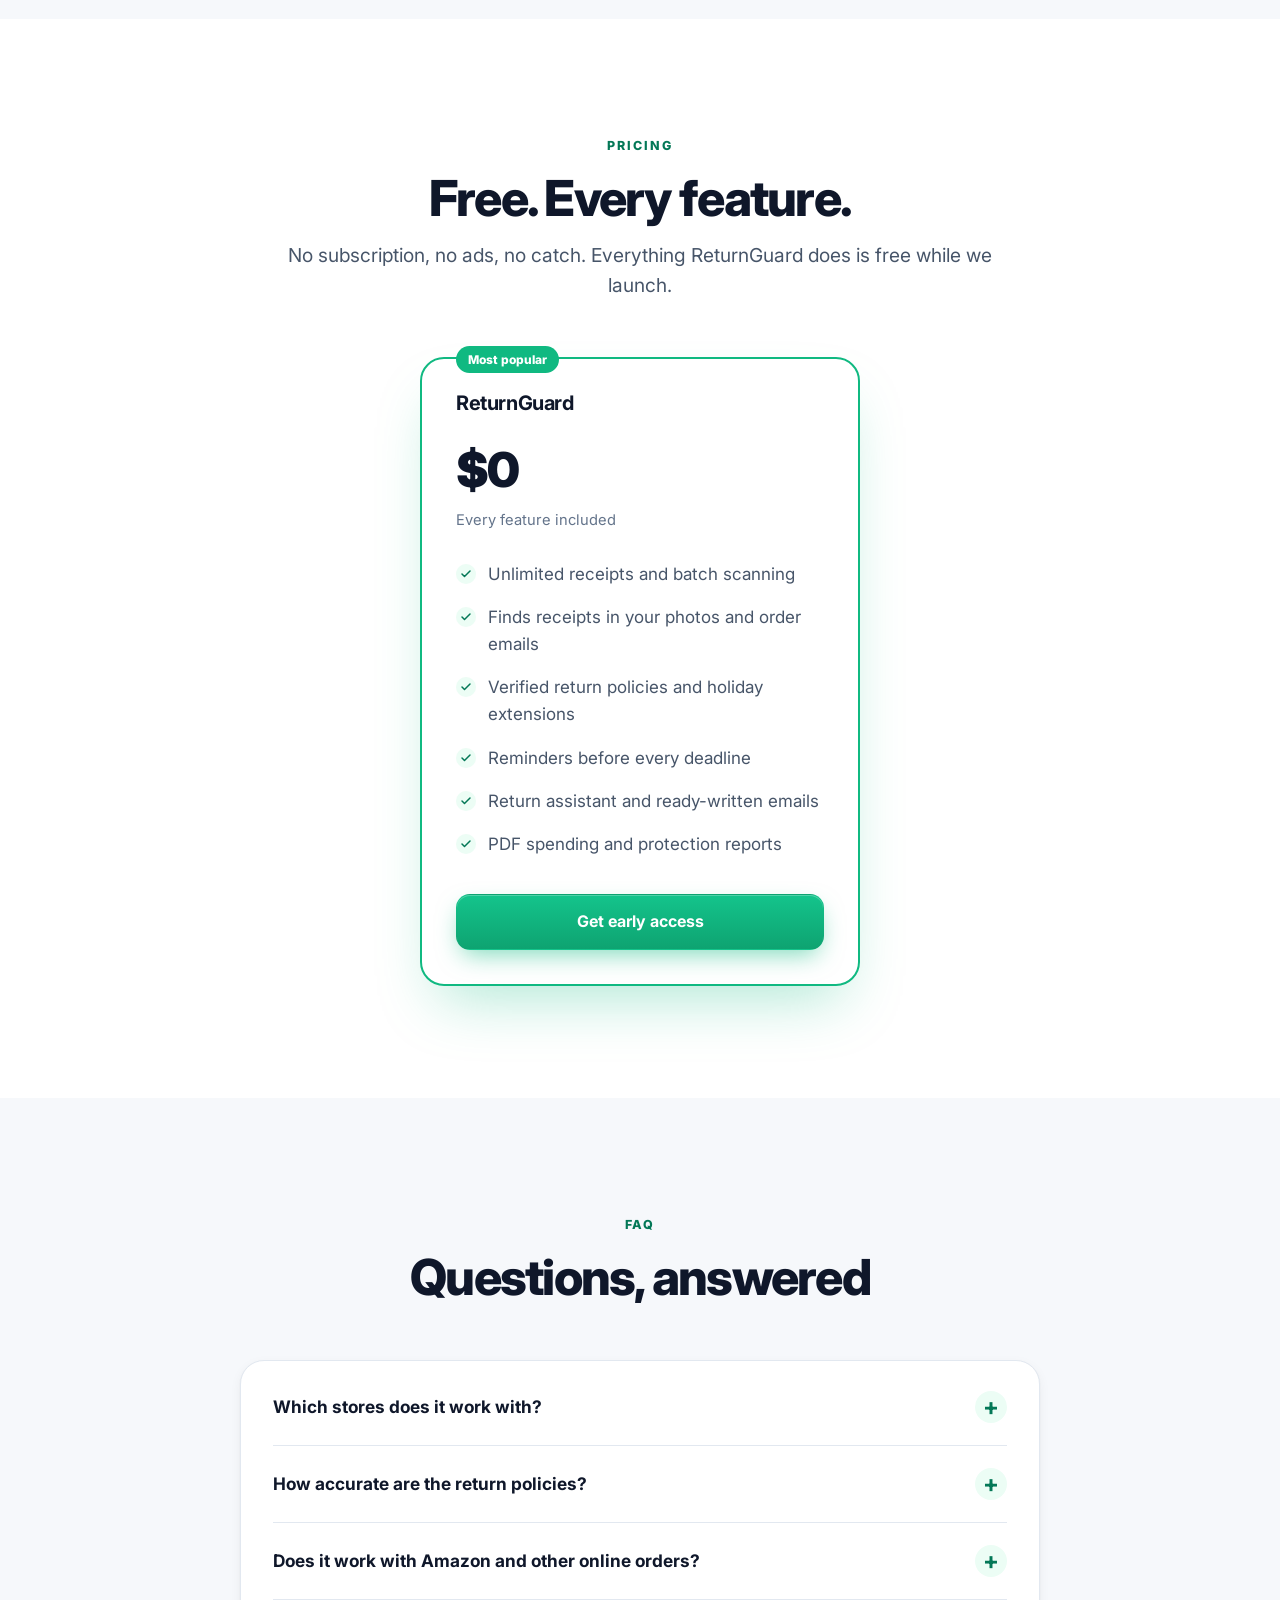
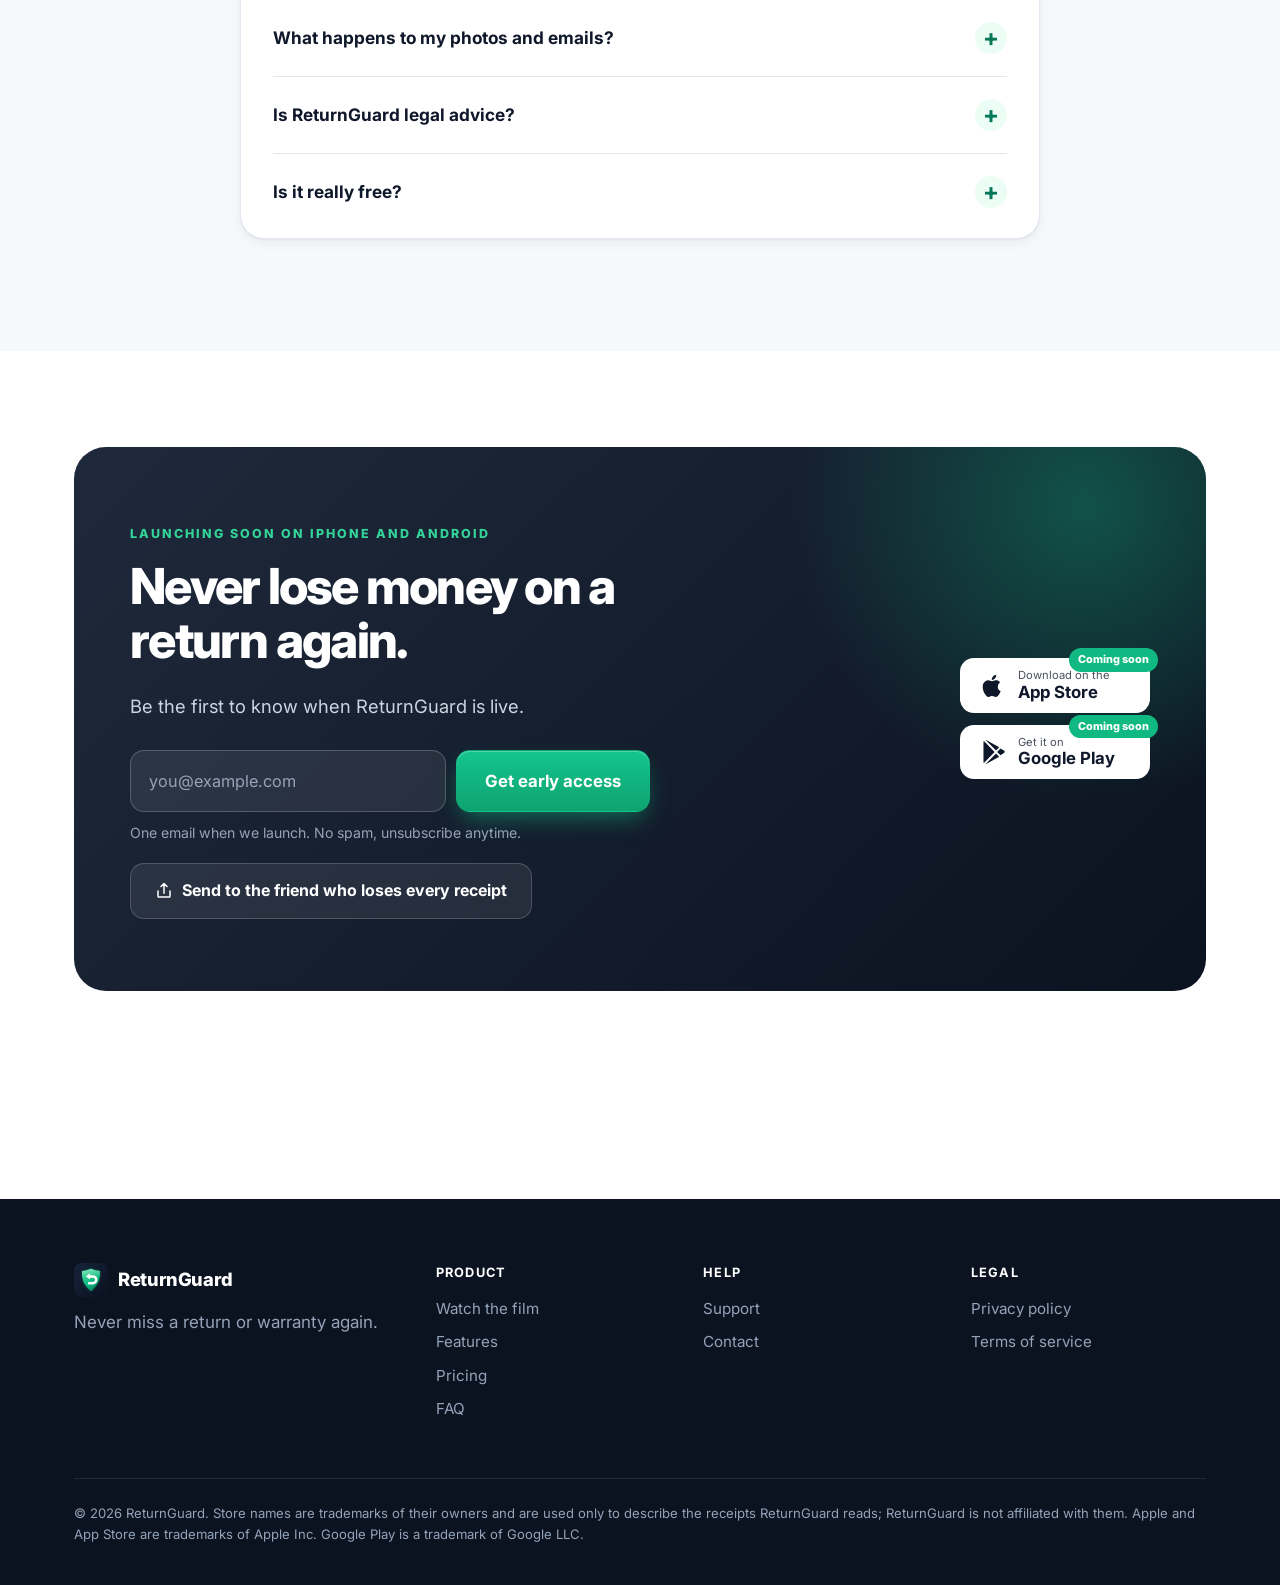
==== commit e2f61087: "Free launch: every feature free, no subscription Co-Authored-By: Claude Opus 5.5 <noreply@anthropic." ====
--- a/index.html
+++ b/index.html
@@ -30,9 +30,7 @@
     "applicationCategory": "FinanceApplication",
     "description": "Tracks return deadlines and warranties for every receipt, finds each store's real return policy and reminds you before time runs out.",
     "offers": [
-      {"@type": "Offer", "price": "0", "priceCurrency": "USD", "name": "Free"},
-      {"@type": "Offer", "price": "3.99", "priceCurrency": "USD", "name": "Premium monthly"},
-      {"@type": "Offer", "price": "29.99", "priceCurrency": "USD", "name": "Premium yearly"}
+      {"@type": "Offer", "price": "0", "priceCurrency": "USD", "name": "Free"}
     ]
   }
   </script>
@@ -279,40 +277,25 @@
     <div class="container center">
       <div class="section-head reveal">
         <span class="eyebrow">Pricing</span>
-        <h2>Start free. Upgrade when it pays for itself.</h2>
-        <p class="lead">One saved return covers years of Premium.</p>
-      </div>
-      <div class="billing-toggle" role="group" aria-label="Billing period">
-        <button type="button" data-billing="yearly" aria-pressed="true">Yearly <span class="save">save 37%</span></button>
-        <button type="button" data-billing="monthly" aria-pressed="false">Monthly</button>
-      </div>
-      <div class="plans">
-        <div class="plan reveal">
-          <h3>Free</h3>
+        <h2>Free. Every feature.</h2>
+        <p class="lead">No subscription, no ads, no catch. Everything ReturnGuard does is free while we launch.</p>
+      </div>
+      <div class="plans plans-single">
+        <div class="plan featured reveal">
+          <h3>ReturnGuard</h3>
           <div class="price">$0</div>
-          <div class="per">Forever</div>
-          <ul>
-            <li>10 receipts per month</li>
-            <li>Verified return policies</li>
-            <li>Deadline reminders</li>
-            <li>Return assistant and ready-written emails</li>
-          </ul>
-          <a class="btn btn-ghost" href="#download">Get started</a>
-        </div>
-        <div class="plan featured reveal">
-          <h3>Premium</h3>
-          <div class="price" data-price-yearly="$29.99" data-price-monthly="$3.99"><span class="amount">$29.99</span> <small data-period-yearly="/ year" data-period-monthly="/ month">/ year</small></div>
-          <div class="per" data-per-yearly="Just $2.50 a month, billed yearly" data-per-monthly="Billed monthly, cancel anytime">Just $2.50 a month, billed yearly</div>
+          <div class="per">Every feature included</div>
           <ul>
             <li>Unlimited receipts and batch scanning</li>
-            <li>Finds receipts in your photos and Gmail</li>
+            <li>Finds receipts in your photos and order emails</li>
+            <li>Verified return policies and holiday extensions</li>
+            <li>Reminders before every deadline</li>
+            <li>Return assistant and ready-written emails</li>
             <li>PDF spending and protection reports</li>
-            <li>Everything in Free</li>
-          </ul>
-          <a class="btn btn-primary" href="#download">Start 7-day free trial</a>
-        </div>
-      </div>
-      <p class="fineprint">Prices in US dollars; sales tax may apply. Subscriptions renew automatically and can be cancelled anytime in Google Play or the App Store. <a href="pricing.html">Compare plans</a></p>
+          </ul>
+          <a class="btn btn-primary" href="#download">Get early access</a>
+        </div>
+      </div>
     </div>
   </section>
 
@@ -322,10 +305,10 @@
       <div class="faq">
         <details><summary>Which stores does it work with?</summary><p>Any store that gives you a receipt or an order confirmation: Target, Walmart, Best Buy, Amazon, Apple, Costco, The Home Depot, Nike and every small shop down the street. Return policies are looked up for the store and country you bought in.</p></details>
         <details><summary>How accurate are the return policies?</summary><p>ReturnGuard first uses any policy printed on your receipt, then checks the store's own website and shows you the source link. If it can't verify a policy, it says so clearly instead of guessing. You can correct any policy, and it will remember that for the store.</p></details>
-        <details><summary>Does it work with Amazon and other online orders?</summary><p>Yes. Share an order confirmation email or PDF to ReturnGuard from Gmail, Outlook or your browser, or let Premium import order emails from Gmail for you. Online orders get the same deadlines and reminders as in-store receipts.</p></details>
+        <details><summary>Does it work with Amazon and other online orders?</summary><p>Yes. Share an order confirmation email or PDF to ReturnGuard from Gmail, Outlook or your browser, or let ReturnGuard find them in your photos. Online orders get the same deadlines and reminders as in-store receipts.</p></details>
         <details><summary>What happens to my photos and emails?</summary><p>When ReturnGuard looks for receipts in your photos, the search happens on your phone, and only the receipts you choose are uploaded. Gmail import is read-only, only looks for purchase emails, and only reads the ones you select. We never sell your data. See our <a href="privacy-policy.html">privacy policy</a>.</p></details>
         <details><summary>Is ReturnGuard legal advice?</summary><p>No. ReturnGuard gives practical guidance based on store policies and consumer law, but it isn't a lawyer. For important purchases, double-check the deadline with the store.</p></details>
-        <details><summary>How do I cancel Premium?</summary><p>Anytime, in your Google Play or App Store subscriptions. You keep Premium until the end of the period you paid for.</p></details>
+        <details><summary>Is it really free?</summary><p>Yes. Every feature is free while we launch, with no ads and no subscription. If we ever add paid extras, everything you use today keeps working.</p></details>
       </div>
     </div>
   </section>
--- a/styles.css
+++ b/styles.css
@@ -283,6 +283,7 @@
 .plan li { padding: 8px 0 8px 32px; position: relative; color: var(--slate); }
 .plan li::before { content: ''; position: absolute; left: 0; top: 11px; width: 20px; height: 20px; border-radius: 50%; background: var(--green-tint) var(--tick) center/12px no-repeat; }
 .plan .btn { width: 100%; }
+.plans-single { grid-template-columns: minmax(0, 440px); }
 .fineprint { color: var(--muted); font-size: .88rem; margin-top: 24px; }
 table.compare { width: 100%; border-collapse: collapse; margin-top: 24px; font-size: .97rem; }
 table.compare th, table.compare td { padding: 14px 12px; border-bottom: 1px solid var(--line); text-align: left; }
